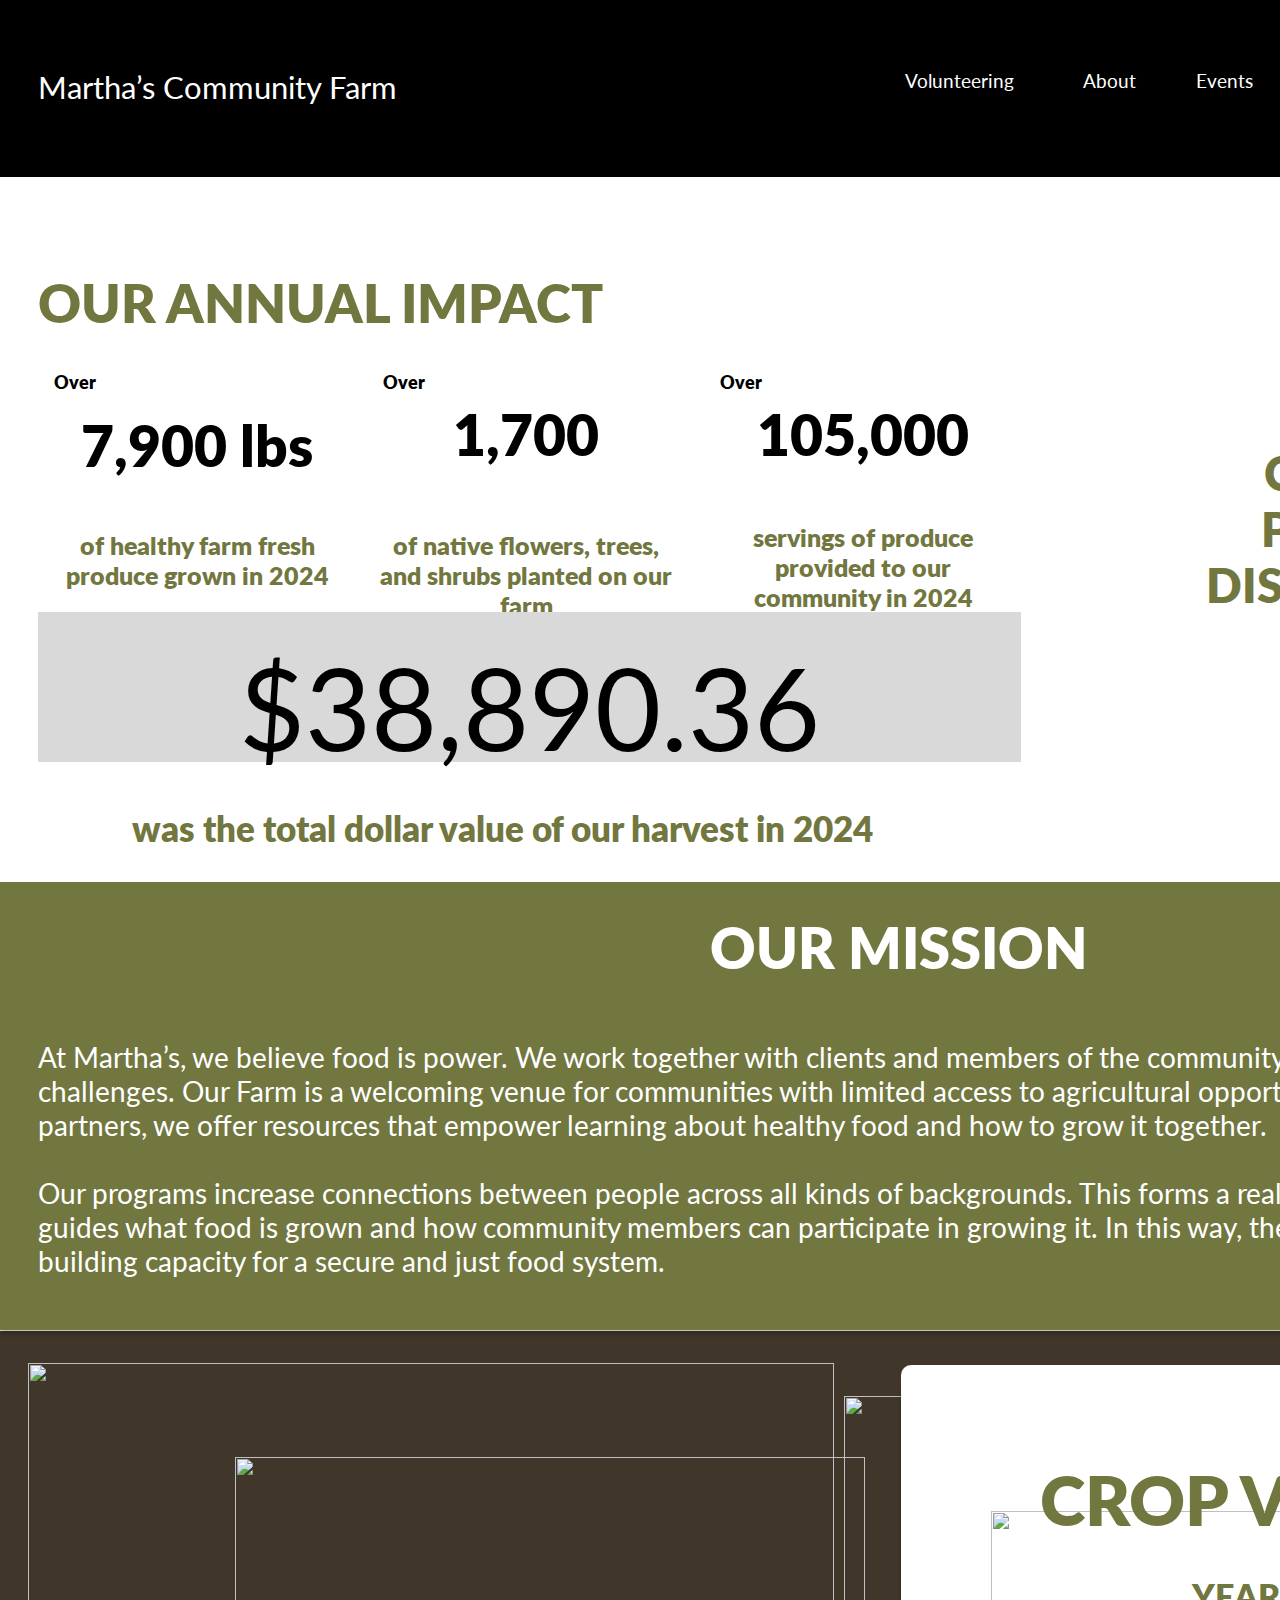
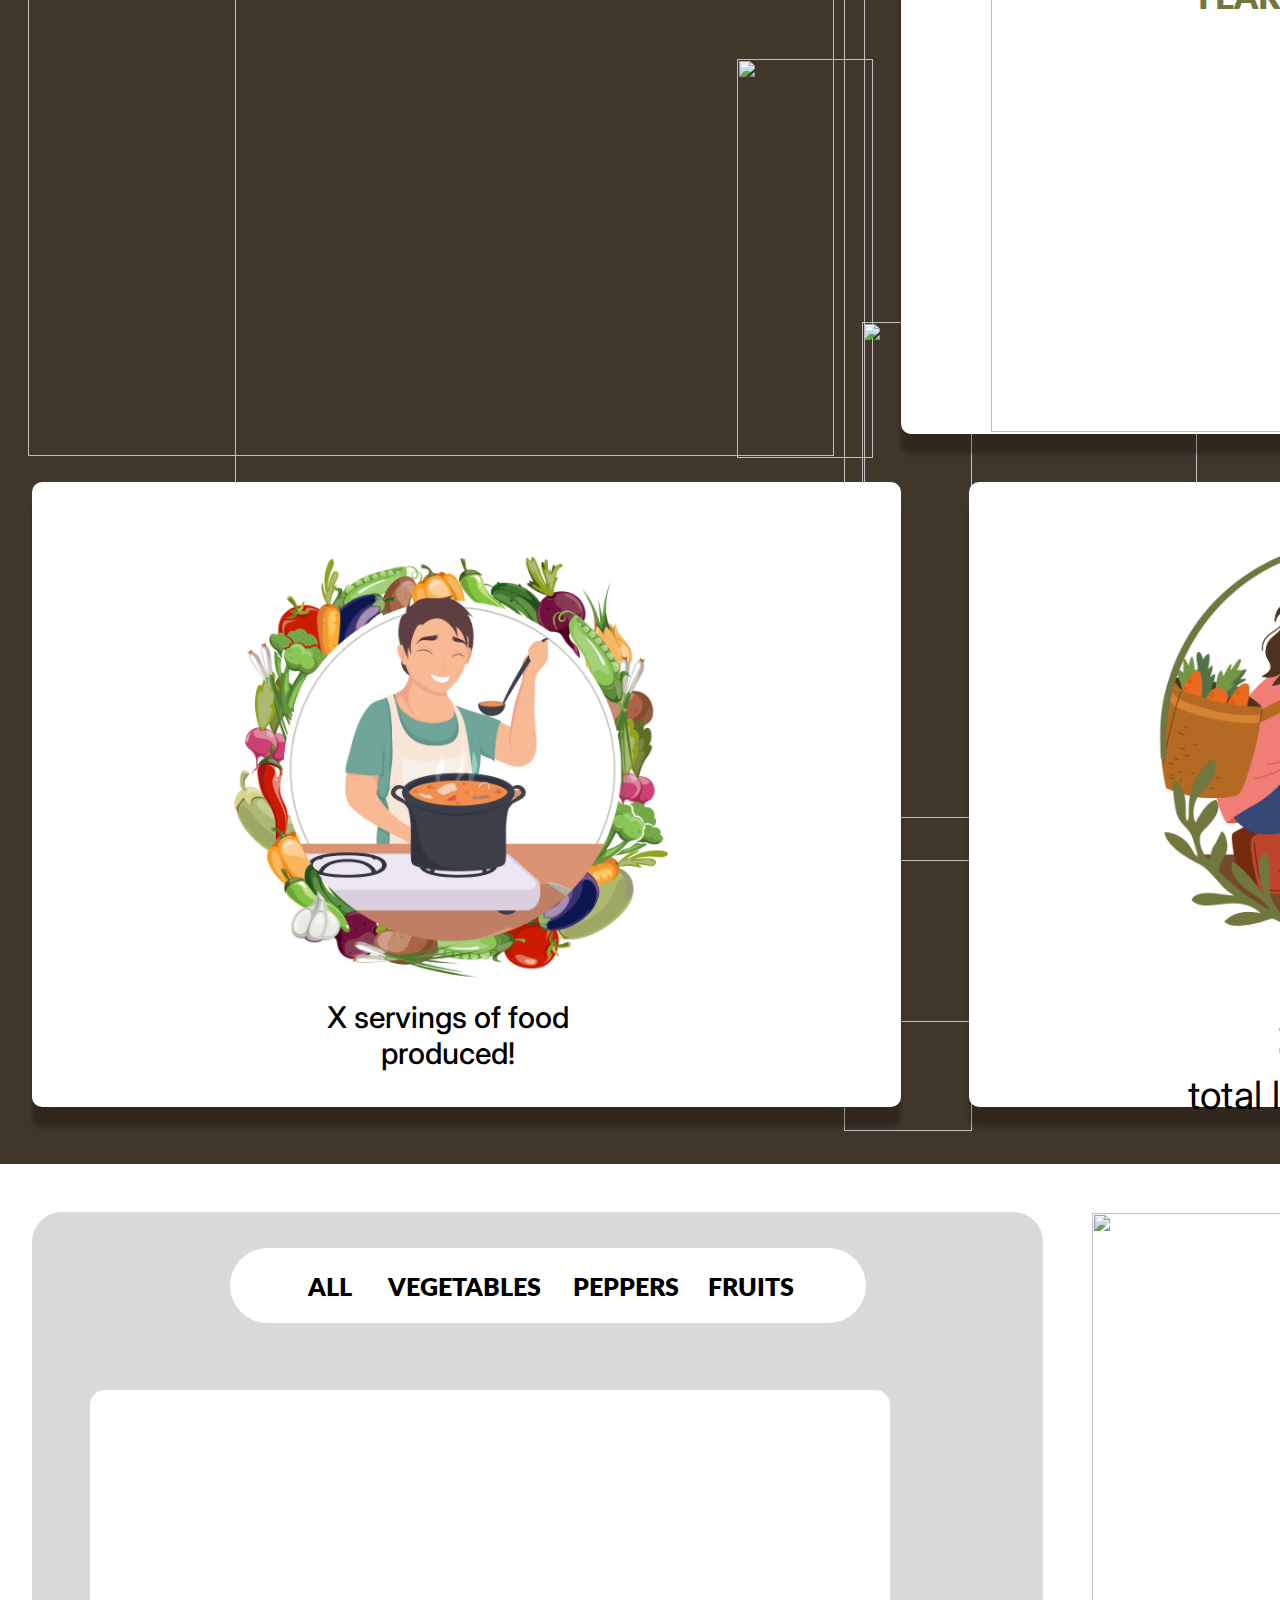
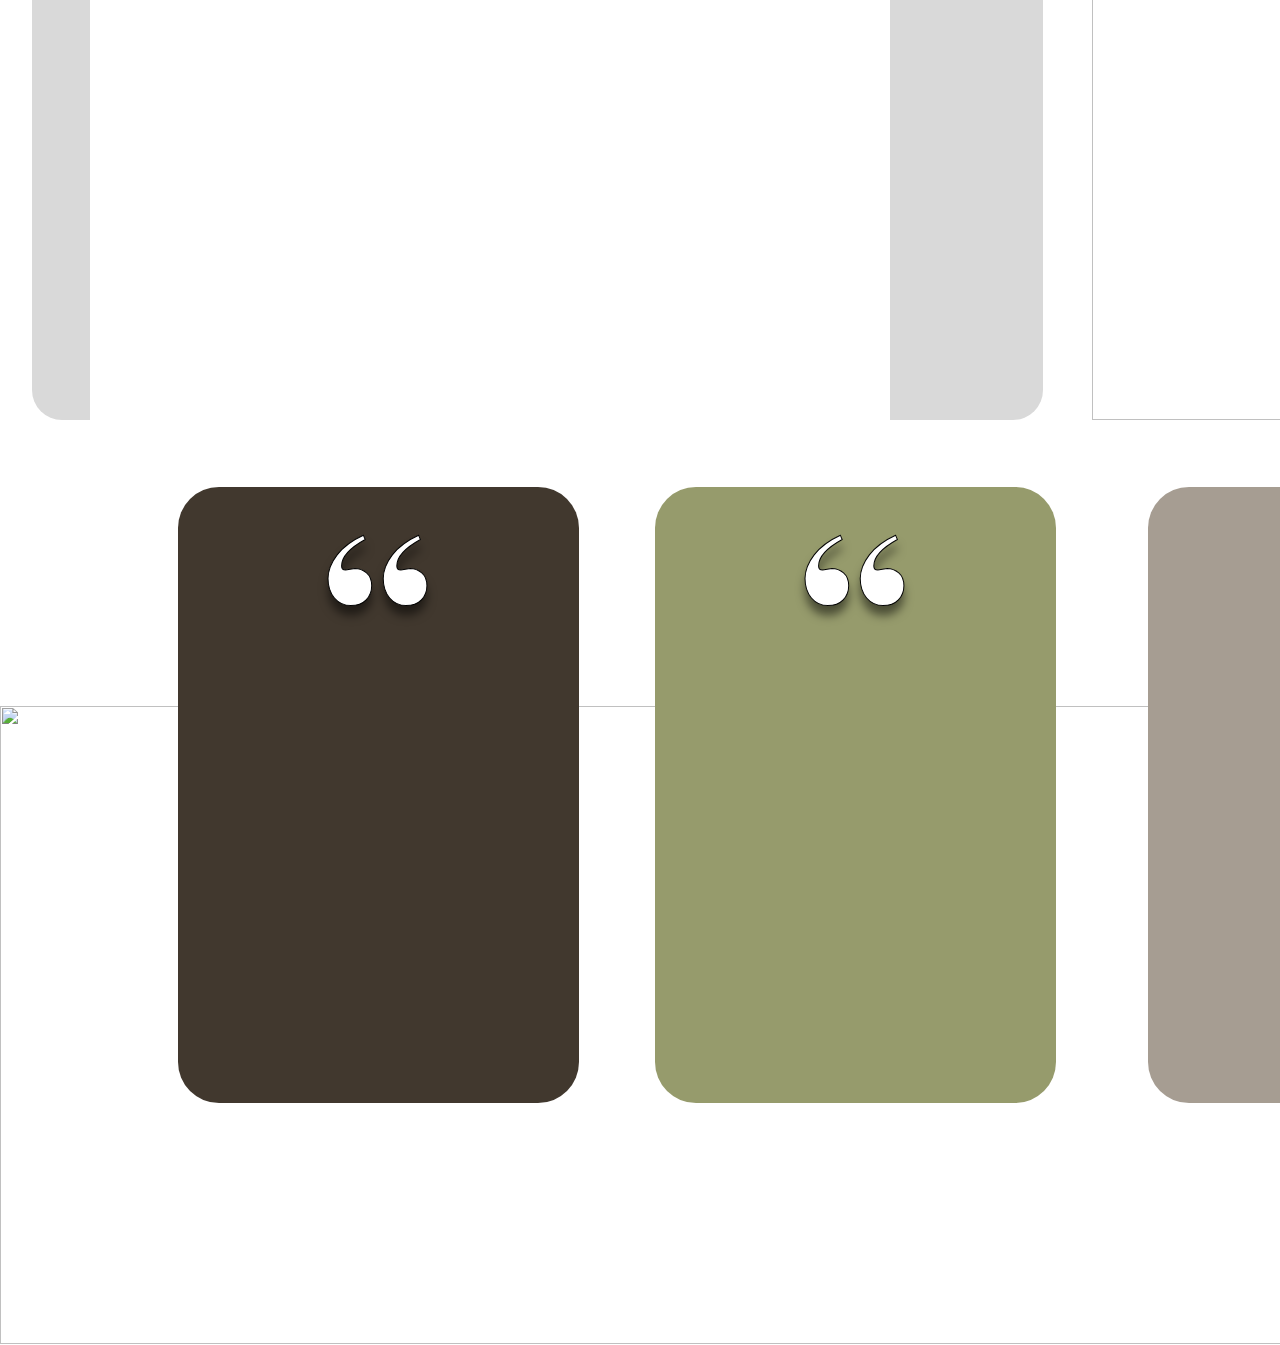
==== index.html @ c326b15e "base code" ====
<!DOCTYPE html>
<html>
  <head>
    <meta charset="utf-8" />
    <link rel="stylesheet" href="globals.css" />
    <link rel="stylesheet" href="styleguide.css" />
    <link rel="stylesheet" href="style.css" />
    <link href="https://fonts.googleapis.com/css2?family=Lato:wght@400;700&display=swap" rel="stylesheet">
    <script src="https://cdn.jsdelivr.net/npm/chart.js"></script>
  </head>
  <body>
    <div class="main-page">
      <div class="div">
        <div class="overlap">
          <div class="rectangle"></div>
          <div class="rectangle-2"></div>
          <div class="overlap-wrapper">
            <div class="overlap-group">
                <canvas id = "histogram" width = "800" height="800" style="border-radius: 15px;"></canvas>
            </div>
          </div>
          
          <div class="frame">
            <button class="text-wrapper-20" data-chart="all">ALL</button>
            <button class="text-wrapper-21" data-chart="vegetables">VEGETABLES</button>
            <button class="text-wrapper-22" data-chart="peppers">PEPPERS</button>
            <button class="text-wrapper-23" data-chart="fruits">FRUITS</button>
          </div>
        </div>
        <div class="overlap-3">
          <div class="text-wrapper-25">Martha’s Community Farm</div>
          <div class="overlap-4">
            <div class="volunteering-about">
              Volunteering&nbsp;&nbsp;&nbsp;&nbsp;&nbsp;&nbsp;&nbsp;&nbsp;&nbsp;&nbsp;&nbsp;&nbsp;&nbsp;&nbsp;About&nbsp;&nbsp;&nbsp;&nbsp;&nbsp;&nbsp;&nbsp;&nbsp;&nbsp;&nbsp;&nbsp;&nbsp;Events&nbsp;&nbsp;&nbsp;&nbsp;&nbsp;&nbsp;&nbsp;&nbsp;&nbsp;&nbsp;&nbsp;&nbsp;Connect
              With Us
            </div>
            <div class="rectangle-7"></div>
            <div class="text-wrapper-26">VOLUNTEER</div>
          </div>
        </div>
        <div class="overlap-5">
          <div class="rectangle-8"></div>
          <div class="rectangle-9"></div>
          <img class="vector" src="https://c.animaapp.com/MS0A03wW/img/vector-2.svg" />
          <img class="vector-2" src="https://c.animaapp.com/MS0A03wW/img/vector-3.svg" />
          <img class="vector-3" src="https://c.animaapp.com/MS0A03wW/img/vector-4.svg" />
          <img class="vector-4" src="https://c.animaapp.com/MS0A03wW/img/vector-5.svg" />
          <img class="vector-5" src="https://c.animaapp.com/MS0A03wW/img/vector-6.svg" />
          <img class="vector-6" src="https://c.animaapp.com/MS0A03wW/img/vector-7.svg" />
          <div class="rectangle-10"></div>
          <div class="rectangle-11"></div>
          <div class="rectangle-12"></div>
          <div class="group">
            <img class="image" src="images/Harvesting.png" />
            <p class="element-total-lbs">
              <span class="span">27,867</span>
              <span class="text-wrapper-27"> <br /></span>
              <span class="text-wrapper-28">total lbs harvested!</span>
            </p>
          </div>
          <img class="screenshot" src="https://c.animaapp.com/MS0A03wW/img/screenshot-2025-02-24-at-5-06-28-pm-1.png" />
          <div class="overlap-group-wrapper">
            <div class="overlap-6">
              <img class="image-2" src="images/Serving.png" />
              <div class="x-servings-of-food">X servings of food<br />produced!</div>
            </div>
          </div>
          <p class="CROP-VARIETIES-YEAR">
            <span class="text-wrapper-29">CROP VARIETIES<br /></span> <span class="text-wrapper-30">YEAR TO YEAR</span>
          </p>
          <!-- TOP PRODUCE IN 2024 IMAGE -->
          <img class="group-2" src="https://c.animaapp.com/MS0A03wW/img/group-3-1.png" />
        </div>
        <div class="overlap-7">
            <canvas id="doughnutChart" width="562" height="543"></canvas>
          <div class="CURRENT-PRODUCE">CURRENT<br />PRODUCE<br />DISTRIBUTION</div>
        </div>
        <img class="line-18" src="https://c.animaapp.com/MS0A03wW/img/line-1.svg" />
        <div class="overlap-8">
          <div class="rectangle-13"></div>
          <p class="at-martha-s-we">
            At Martha’s, we believe food is power. We work together with clients and members of the community to address
            today’s food system challenges. Our Farm is a welcoming venue for communities with limited access to
            agricultural opportunity. Along with our many partners, we offer resources that empower learning about
            healthy food and how to grow it together.<br /><br />Our programs increase connections between people across
            all kinds of backgrounds. This forms a real and diverse community that guides what food is grown and how
            community members can participate in growing it. In this way, the community itself helps lead in building
            capacity for a secure and just food system.
          </p>
          <div class="text-wrapper-31">OUR MISSION</div>
        </div>
        <div class="text-wrapper-32">OUR ANNUAL IMPACT</div>
        <p class="p">was the total dollar value of our harvest in 2024</p>
        <p class="text-wrapper-33">of healthy farm fresh produce grown in 2024</p>
        <p class="text-wrapper-34">of native flowers, trees, and shrubs planted on our farm</p>
        <p class="text-wrapper-35">servings of produce provided to our community in 2024</p>
        <img class="line-19" src="https://c.animaapp.com/MS0A03wW/img/line-2.svg" />
        <img class="line-20" src="https://c.animaapp.com/MS0A03wW/img/line-3.svg" />
        <div class="overlap-10">
          <div class="text-wrapper-36">7,900 lbs</div>
          
        </div>
        <div class="overlap-11">
          <div class="text-wrapper-37">1,700</div>
          <div class="text-wrapper-38">Over</div>
        </div>
        <div class="overlap-12">
          <div class="text-wrapper-37">105,000</div>
          <div class="text-wrapper-38">Over</div>
        </div>
        <div class="text-wrapper-39">Over</div>
        <div class="overlap-13"><div class="text-wrapper-40">$38,890.36</div></div>
        <div class="overlap-14">
          <!-- Image behind the facts -->
          <img class="group-4" src="https://c.animaapp.com/MS0A03wW/img/group-3.png" />
          <div class="component">
            <div class="overlap-15">
              <div class="rectangle-14"></div>
              <div class="view"><div class="text-wrapper-41">“</div></div>
              <img class="line-21" src="https://c.animaapp.com/MS0A03wW/img/line-12-2.svg" />
              <img class="line-22" src="https://c.animaapp.com/MS0A03wW/img/line-12-2.svg" />
              <img class="line-23" src="https://c.animaapp.com/MS0A03wW/img/line-12-2.svg" />
              <img class="line-24" src="https://c.animaapp.com/MS0A03wW/img/line-12-2.svg" />
              <img class="line-25" src="https://c.animaapp.com/MS0A03wW/img/line-12-2.svg" />
              <img class="line-26" src="https://c.animaapp.com/MS0A03wW/img/line-12-2.svg" />
              <img class="line-27" src="https://c.animaapp.com/MS0A03wW/img/line-12-2.svg" />
            </div>
          </div>
          <div class="component-2">
            <div class="overlap-15">
              <div class="rectangle-15"></div>
              <div class="view"><div class="text-wrapper-41">“</div></div>
              <img class="line-21" src="https://c.animaapp.com/MS0A03wW/img/line-12-2.svg" />
              <img class="line-22" src="https://c.animaapp.com/MS0A03wW/img/line-12-2.svg" />
              <img class="line-23" src="https://c.animaapp.com/MS0A03wW/img/line-12-2.svg" />
              <img class="line-24" src="https://c.animaapp.com/MS0A03wW/img/line-12-2.svg" />
              <img class="line-25" src="https://c.animaapp.com/MS0A03wW/img/line-12-2.svg" />
              <img class="line-26" src="https://c.animaapp.com/MS0A03wW/img/line-12-2.svg" />
              <img class="line-27" src="https://c.animaapp.com/MS0A03wW/img/line-12-2.svg" />
            </div>
          </div>
          <div class="component-3">
            <div class="overlap-15">
              <div class="rectangle-16"></div>
              <div class="view"><div class="text-wrapper-41">“</div></div>
              <img class="line-21" src="https://c.animaapp.com/MS0A03wW/img/line-12-2.svg" />
              <img class="line-22" src="https://c.animaapp.com/MS0A03wW/img/line-12-2.svg" />
              <img class="line-23" src="https://c.animaapp.com/MS0A03wW/img/line-12-2.svg" />
              <img class="line-24" src="https://c.animaapp.com/MS0A03wW/img/line-12-2.svg" />
              <img class="line-25" src="https://c.animaapp.com/MS0A03wW/img/line-12-2.svg" />
              <img class="line-26" src="https://c.animaapp.com/MS0A03wW/img/line-12-2.svg" />
              <img class="line-27" src="https://c.animaapp.com/MS0A03wW/img/line-12-2.svg" />
            </div>
          </div>
        </div>
        <!-- Image next to the bar graph -->
        <img class="group-5" src = "images/img1.jpg" />
      </div>
    </div>
    <script>
      /* 
      Code for the barchart, edit the commented lines as needed for data (more at line 266)
      */
      document.addEventListener('DOMContentLoaded', function () {
        const ctx = document.getElementById('histogram').getContext('2d');
        document.getElementById('histogram').style.backgroundColor = 'white';
        let chart = new Chart(ctx, {
          type: 'bar',
          data: {
            labels: ['2022', '2023', '2024'],
            datasets: [{
              label: 'lbs harvest, in thousands',
              data: [12, 19, 3, 5, 2, 3, 8, 15, 13, 10, 5, 7], // Initial data ("ALL" section of bar chart) If change make sure it matches the values of the switch case's "ALL"
              backgroundColor: 'rgba(107, 142, 35)',
            }]
          },
          options: {
            responsive: true, 
            maintainAspectRatio: false,
            plugins: {
              legend: {
                labels: {
                  font: {
                    family: 'Lato, Helvetica, sans-serif', 
                    size: 20, 
                    weight: 'bold'
                  }
                }
              },
            tooltip: {
              backgroundColor: 'rgba(0,0,0,0.7)', 
              titleFont: {
                family: 'Lato, Helvetica, sans-serif', 
                size: 15,
                weight: 'bold'
              },
              bodyFont: {
                family: 'Lato, Helvetica, sans-serif', 
                size: 20
              },
              cornerRadius: 5 
            }
            },
            scales: {
              y: {
                beginAtZero: true,
                ticks: {
                  font: {
                    family: 'Lato, Helvetica, sans-serif', 
                    size: 15
                  }
                }
              },
              x:{
                ticks: {
                  font: {
                    family: 'Lato, Helvetica, sans-serif', 
                    size: 20,
                    weight: 'bold'
                  }
                },
                layout:{
                  padding:{
                    left: 20,
                    right: 20,
                    
                    bottom: 20
                  }
                }
              }
            }
          }
        });

      /* 
      Code for the barchart, edit the commented lines as needed for data
      */ 
        const doughnutCtx = document.getElementById('doughnutChart').getContext('2d');
        let doughnutChart = new Chart(doughnutCtx, {
          type: 'doughnut',
          data: {
            labels: ['Vegetables', 'Fruits', 'Peppers'],
            datasets: [{
              data: [50, 30, 20], // INPUT RATIO FOR THE VEGETABLES, FRUITS, AND PEPPERS IN THAT ORDER
              backgroundColor: ['rgba(167, 157, 147, 0.7)', 'rgba(151, 155, 109, 0.7)', 'rgba(66, 57, 46, 0.7)'],
              borderColor: ['rgba(167, 157, 147, 0.7)', 'rgba(151, 155, 109, 1)', 'rgba(66, 57, 47, 0.7)'],
              borderWidth: 1
            }]
          },
          options: {
            responsive: true,
            maintainAspectRatio: false,
            cutout: '70%', 
          }
        });
 
        const buttons = document.querySelectorAll('.frame button');
        
        function updateChartData(chart, data) {
          chart.data.datasets[0].data = data;
          chart.update();
        }
       
        buttons.forEach(button => {
          button.addEventListener('click', function () {
            buttons.forEach(btn => btn.classList.remove('active'));
            button.classList.add('active');
            const chartType = button.getAttribute('data-chart');
            let newData = [];
            switch (chartType) {
              case 'vegetables':
                newData = [10,15,12]; //INPUT DATA FOR VEGETABLES AS NEEDED
                break;
              case 'peppers':
                newData = [5, 8, 12, 9, 4, 6, 7, 10, 3, 6, 8, 5]; //INPUT DATA FOR PEPPERS AS NEEDED
                break;
              case 'fruits':
                newData = [12, 14, 16, 18, 22, 20, 25, 27, 30, 31, 28, 35]; //INPUT DATA FOR FRUITS AS NEEDED
                break;
              case 'all':
              default:
                newData = [12, 19, 3, 5, 2, 3, 8, 15, 13, 10, 5, 7]; //INPUT DATA FOR ALL AS NEEDED (MAKE SURE IT MATCHES THE ALL IN THE INITIAL DATA ABOVE)
                break;
            }
            updateChartData(chart, newData);
          });
        });
      });
    </script>
  </body>
</html>
---- globals.css ----
@import url("https://cdnjs.cloudflare.com/ajax/libs/meyer-reset/2.0/reset.min.css");
@import url("https://fonts.googleapis.com/css?family=Lato:400,800|Inter:500,400|Rozha+One:400");
* {
  -webkit-font-smoothing: antialiased;
  box-sizing: border-box;
}
html,
body {
  margin: 0px;
  height: 100%;
}
/* a blue color as a generic focus style */
button:focus-visible {
  outline: 2px solid #4a90e2 !important;
  outline: -webkit-focus-ring-color auto 5px !important;
}
a {
  text-decoration: none;
}
---- styleguide.css ----
:root {
    --collection-1-green: rgba(114, 119, 63, 1);
    --collection-1-white: rgba(255, 255, 255, 1);
    --collection-1-black: rgba(0, 0, 0, 1);
  }
---- style.css ----
.main-page {
  background-color: #ffffff;
  display: flex;
  flex-direction: row;
  justify-content: center;
  width: 100%;
}

.main-page .div {
  background-color: #ffffff;
  overflow: hidden;
  width: 1728px;
  height: 4545px;
  position: relative;
}

.main-page .overlap {
  position: absolute;
  width: 1011px;
  height: 808px;
  top: 2812px;
  left: 32px;
  border-radius: 30px;
}

.main-page .rectangle {
  position: absolute;
  width: 74px;
  height: 53px;
  top: 58px;
  left: 73px;
  background-color: #72773f;
  border-radius: 30px;
}

.main-page .rectangle-2 {
  position: absolute;
  width: 1011px;
  height: 808px;
  top: 0;
  left: 0;
  background-color: #d9d9d9;
  border-radius: 30px;
}

.main-page .overlap-wrapper {
  position: absolute;
  width: 810px;
  height: 492px;
  top: 218px;
  left: 132px;
}

.main-page .overlap-group {
  position: relative;
  width: 884px;
  height: 538px;
  bottom: 40px;
  left: -74px;
}

.main-page .overlap-2 {
  position: absolute;
  width: 884px;
  height: 538px;
  top: 0;
  left: 0;
}

.main-page .rectangle-3 {
  position: absolute;
  width: 810px;
  height: 489px;
  top: 0;
  left: 74px;
  background-color: #d9d9d9;
  border-bottom-width: 2px;
  border-bottom-style: solid;
  border-left-width: 2px;
  border-left-style: solid;
  border-color: #000000;
}

.main-page .frame {
  position: absolute;
  width: 636px;
  height: 75px;
  top: 36px;
  left: 198px;
  background-color: #ffffff;
  border-radius: 70px;
  overflow: hidden;
}

.main-page .div-wrapper {
  position: absolute;
  width: 73px;
  height: 38px;
  top: 19px;
  left: 51px;
  background-color: #72773f;
  border-radius: 70px;
}

.main-page button {
  position: absolute;
  height: 30px;
  font-family: "Lato", Helvetica;
  font-weight: 800;
  color: #000000;
  font-size: 25px;
  text-align: center;
  letter-spacing: 0;
  line-height: normal;
  white-space: nowrap;
  background-color: transparent;
  border-color: transparent;
  cursor: pointer;
  transition: all 0.3s ease;
}

.main-page .text-wrapper-20 {
  bottom: 25px;
  left: 70px;
}

.main-page .text-wrapper-21 {
  bottom: 25px;
  left: 150px;
}

.main-page .text-wrapper-22 {
  bottom: 25px;
  left: 335px;
}

.main-page .text-wrapper-23 {
  bottom: 25px;
  left: 470px;
}


.main-page button.active {
  color: white;
  border: none; 
  background-color: #6b8e23; 
  border-radius: 25px; 
  display: inline-block; 
  font-weight: bold; 
}


.main-page button {
  transition: all 0.3s ease;
}


.main-page .overlap-3 {
  position: absolute;
  width: 1728px;
  height: 177px;
  top: 0;
  left: 0;
  background-color: var(--collection-1-black);
}

.main-page .text-wrapper-25 {
  position: absolute;
  width: 691px;
  top: 68px;
  left: 38px;
  font-family: "Lato", Helvetica;
  font-weight: 400;
  color: #ffffff;
  font-size: 31px;
  letter-spacing: 0;
  line-height: normal;
  white-space: nowrap;
}

.main-page .overlap-4 {
  position: absolute;
  width: 797px;
  height: 70px;
  top: 45px;
  left: 905px;
}

.main-page .volunteering-about {
  position: absolute;
  width: 691px;
  top: 24px;
  left: 0;
  font-family: "Lato", Helvetica;
  font-weight: 400;
  color: #ffffff;
  font-size: 19px;
  letter-spacing: 0;
  line-height: normal;
}

.main-page .rectangle-7 {
  position: absolute;
  width: 212px;
  height: 70px;
  top: 0;
  left: 585px;
  background-color: var(--collection-1-green);
  border-radius: 70px;
  border: 10px solid;
  border-color: var(--collection-1-white);
}

.main-page .text-wrapper-26 {
  position: absolute;
  width: 167px;
  height: 37px;
  top: 16px;
  left: 607px;
  font-family: "Lato", Helvetica;
  font-weight: 400;
  color: #ffffff;
  font-size: 23px;
  text-align: center;
  letter-spacing: 0;
  line-height: normal;
}

.main-page .overlap-5 {
  position: absolute;
  width: 1754px;
  height: 1433px;
  top: 1331px;
  left: -5px;
}

.main-page .rectangle-8 {
  position: absolute;
  width: 777px;
  height: 719px;
  top: 32px;
  left: 961px;
  background-color: #d9d9d9;
}

.main-page .rectangle-9 {
  position: absolute;
  width: 1754px;
  height: 1433px;
  top: 0;
  left: 0;
  background-color: #40362a;
}

.main-page .vector {
  position: absolute;
  width: 128px;
  height: 1335px;
  top: 65px;
  left: 849px;
}

.main-page .vector-2 {
  position: absolute;
  width: 136px;
  height: 399px;
  top: 328px;
  left: 742px;
}

.main-page .vector-3 {
  position: absolute;
  width: 335px;
  height: 496px;
  top: 591px;
  left: 867px;
}

.main-page .vector-4 {
  position: absolute;
  width: 225px;
  height: 162px;
  top: 1129px;
  left: 751px;
}

.main-page .vector-5 {
  position: absolute;
  width: 630px;
  height: 1009px;
  top: 126px;
  left: 240px;
}

.main-page .vector-6 {
  position: absolute;
  width: 137px;
  height: 279px;
  top: 673px;
  left: 1338px;
}

.main-page .rectangle-10 {
  position: absolute;
  width: 735px;
  height: 625px;
  top: 751px;
  left: 974px;
  background-color: #ffffff;
  border-radius: 10px;
  box-shadow: 0px 20px 4px #00000040;
}

.main-page .rectangle-11 {
  position: absolute;
  width: 869px;
  height: 625px;
  top: 751px;
  left: 37px;
  background-color: #ffffff;
  border-radius: 10px;
  box-shadow: 0px 20px 4px #00000040;
}

.main-page .rectangle-12 {
  position: absolute;
  width: 803px;
  height: 669px;
  top: 34px;
  left: 906px;
  background-color: #ffffff;
  border-radius: 10px;
  box-shadow: 0px 20px 4px #00000040;
}

.main-page .group {
  position: absolute;
  width: 549px;
  height: 499px;
  top: 856px;
  left: 1079px;
}

.main-page .image {
  width: 400px;
  height: 500px;
  left: 81px;
  background-blend-mode: darken;
  position: absolute;
  bottom: 100px;
  object-fit: cover;
}

.main-page .element-total-lbs {
  position: absolute;
  width: 547px;
  top: 375px;
  left: 0;
  font-family: "Inter", Helvetica;
  font-weight: 400;
  color: #000000;
  font-size: 46px;
  text-align: center;
  letter-spacing: 0;
  line-height: normal;
}

.main-page .span {
  font-weight: 700;
}

.main-page .text-wrapper-27 {
  font-family: "Inter", Helvetica;
  font-weight: 400;
  color: #000000;
  font-size: 46px;
  letter-spacing: 0;
}

.main-page .text-wrapper-28 {
  font-size: 39px;
}

.main-page .screenshot {
  position: absolute;
  width: 640px;
  height: 521px;
  top: 180px;
  left: 996px;
  object-fit: cover;
}

.main-page .overlap-group-wrapper {
  position: absolute;
  width: 527px;
  height: 605px;
  top: 771px;
  left: 201px;
}

.main-page .overlap-6 {
  position: relative;
  width: 525px;
  height: 605px;
}

.main-page .image-2 {
  width: 490px;
  height: 490px;
  left: 10px;
  position: absolute;
  top: 20px;
  object-fit: cover;
}

.main-page .x-servings-of-food {
  position: absolute;
  width: 406px;
  top: 497px;
  left: 49px;
  font-family: "Inter", Helvetica;
  font-weight: 500;
  color: #000000;
  font-size: 30px;
  text-align: center;
  letter-spacing: 0;
  line-height: normal;
}

.main-page .CROP-VARIETIES-YEAR {
  position: absolute;
  width: 543px;
  height: 115px;
  top: 58px;
  left: 1044px;
  font-family: "Lato", Helvetica;
  font-weight: 800;
  color: #72773f;
  font-size: 69px;
  text-align: center;
  letter-spacing: 0;
  line-height: normal;
}

.main-page .text-wrapper-29 {
  font-family: "Lato", Helvetica;
  font-weight: 800;
  color: #72773f;
  font-size: 69px;
  letter-spacing: 0;
}

.main-page .text-wrapper-30 {
  font-size: 34px;
}

.main-page .group-2 {
  position: absolute;
  width: 806px;
  height: 693px;
  top: 32px;
  left: 33px;
}

.main-page .overlap-7 {
  position: absolute;
  width: 562px;
  height: 543px;
  top: 258px;
  left: 1088px;
  border-radius: 281px / 271.5px;
}

.main-page .group-3 {
  position: absolute;
  width: 562px;
  height: 543px;
  top: 0;
  left: 0;
  background-color: #d9d9d9;
  border-radius: 281px / 271.5px;
}

/*Outer circle*/
.main-page .overlap-group-2 {
  position: relative;
  width: 482px;
  height: 514px;
  top: 22px;
  left: 81px;
}


/*Inner  circle*/
.main-page .ellipse {
  position: absolute;
  width: 401px;
  height: 387px;
  top: 56px;
  left: 0;
  background-color: #ffffff;
  border-radius: 200.41px / 193.64px;
}

.main-page .CURRENT-PRODUCE {
  position: absolute;
  height: 168px;
  top: 187px;
  left: 118px;
  font-family: "Lato", Helvetica;
  font-weight: 800;
  color: var(--collection-1-green);
  font-size: 47px;
  text-align: center;
  letter-spacing: 0;
  line-height: normal;
}

.main-page .line-18 {
  position: absolute;
  width: 1728px;
  height: 1px;
  top: 881px;
  left: 0;
  object-fit: cover;
}

.main-page .overlap-8 {
  position: absolute;
  width: 1728px;
  height: 448px;
  top: 882px;
  left: 0;
}

.main-page .rectangle-13 {
  position: absolute;
  width: 1728px;
  height: 448px;
  top: 0;
  left: 0;
  background-color: #72773f;
  box-shadow: 0px 4px 4px #00000040;
}

.main-page .overlap-9 {
  position: relative;
  width: 140px;
  height: 196px;
  top: 330px;
  left: 794px;
}

.main-page .vector-12 {
  position: absolute;
  width: 10px;
  height: 107px;
  top: 89px;
  left: 65px;
}

.main-page .tempimageufiha {
  position: absolute;
  width: 140px;
  height: 132px;
  top: 0;
  left: 0;
  object-fit: cover;
}

.main-page .at-martha-s-we {
  position: absolute;
  width: 1641px;
  top: 130px;
  left: 38px;
  font-family: "Lato", Helvetica;
  font-weight: 400;
  color: #ffffff;
  font-size: 28px;
  letter-spacing: 0;
  line-height: normal;
}

.main-page .text-wrapper-31 {
  position: absolute;
  height: 67px;
  top: 32px;
  left: 710px;
  font-family: "Lato", Helvetica;
  font-weight: 800;
  color: var(--collection-1-white);
  font-size: 56px;
  text-align: center;
  letter-spacing: 0;
  line-height: normal;
  white-space: nowrap;
}

.main-page .text-wrapper-32 {
  position: absolute;
  height: 64px;
  top: 271px;
  left: 38px;
  font-family: "Lato", Helvetica;
  font-weight: 800;
  color: var(--collection-1-green);
  font-size: 53px;
  text-align: center;
  letter-spacing: 0;
  line-height: normal;
}

.main-page .p {
  position: absolute;
  height: 42px;
  top: 772px;
  left: 132px;
  font-family: "Lato", Helvetica;
  font-weight: 800;
  color: var(--collection-1-green);
  font-size: 35px;
  text-align: center;
  letter-spacing: 0;
  line-height: normal;
  white-space: nowrap;
}

.main-page .text-wrapper-33 {
  position: absolute;
  width: 298px;
  height: 35px;
  top: 505px;
  left: 48px;
  font-family: "Lato", Helvetica;
  font-weight: 800;
  color: var(--collection-1-green);
  font-size: 25px;
  text-align: center;
  letter-spacing: 0;
  line-height: normal;
}

.main-page .text-wrapper-34 {
  position: absolute;
  width: 298px;
  height: 35px;
  top: 505px;
  left: 377px;
  font-family: "Lato", Helvetica;
  font-weight: 800;
  color: var(--collection-1-green);
  font-size: 25px;
  text-align: center;
  letter-spacing: 0;
  line-height: normal;
}

.main-page .text-wrapper-35 {
  position: absolute;
  width: 298px;
  height: 35px;
  top: 497px;
  left: 714px;
  font-family: "Lato", Helvetica;
  font-weight: 800;
  color: var(--collection-1-green);
  font-size: 25px;
  text-align: center;
  letter-spacing: 0;
  line-height: normal;
}

.main-page .line-19 {
  position: absolute;
  width: 13px;
  height: 199px;
  top: 372px;
  left: 357px;
}

.main-page .line-20 {
  position: absolute;
  width: 13px;
  height: 199px;
  top: 372px;
  left: 691px;
}

.main-page .overlap-10 {
  position: absolute;
  width: 233px;
  height: 67px;
  top: 411px;
  left: 80px;
}

.main-page .text-wrapper-36 {
  position: absolute;
  width: 233px;
  height: 67px;
  top: 0;
  left: 0;
  font-family: "Lato", Helvetica;
  font-weight: 800;
  color: #000000;
  font-size: 57px;
  text-align: center;
  letter-spacing: 0;
  line-height: normal;
  white-space: nowrap;
}

.main-page .overlap-11 {
  position: absolute;
  width: 265px;
  height: 96px;
  top: 371px;
  left: 377px;
}

.main-page .text-wrapper-37 {
  position: absolute;
  width: 233px;
  height: 67px;
  top: 29px;
  left: 32px;
  font-family: "Lato", Helvetica;
  font-weight: 800;
  color: #000000;
  font-size: 57px;
  text-align: center;
  letter-spacing: 0;
  line-height: normal;
  white-space: nowrap;
}

.main-page .text-wrapper-38 {
  position: absolute;
  width: 53px;
  height: 34px;
  top: 0;
  left: 0;
  font-family: "Lato", Helvetica;
  font-weight: 800;
  color: #000000;
  font-size: 18px;
  text-align: center;
  letter-spacing: 0;
  line-height: normal;
}

.main-page .overlap-12 {
  position: absolute;
  width: 265px;
  height: 96px;
  top: 371px;
  left: 714px;
}

.main-page .text-wrapper-39 {
  position: absolute;
  width: 53px;
  height: 34px;
  top: 371px;
  left: 48px;
  font-family: "Lato", Helvetica;
  font-weight: 800;
  color: #000000;
  font-size: 18px;
  text-align: center;
  letter-spacing: 0;
  line-height: normal;
}

.main-page .overlap-13 {
  position: absolute;
  width: 983px;
  height: 150px;
  top: 612px;
  left: 38px;
  background-color: #d9d9d9;
}

.main-page .text-wrapper-40 {
  position: absolute;
  width: 659px;
  height: 94px;
  top: 26px;
  left: 162px;
  font-family: "Lato", Helvetica;
  font-weight: 400;
  color: #000000;
  font-size: 114px;
  text-align: center;
  letter-spacing: 0;
  line-height: normal;
  white-space: nowrap;
}

.main-page .overlap-14 {
  position: absolute;
  width: 1728px;
  height: 898px;
  top: 3646px;
  left: 0;
}

.main-page .group-4 {
  position: absolute;
  width: 1728px;
  height: 638px;
  top: 260px;
  left: 0;
}

.main-page .component {
  left: 655px;
  position: absolute;
  width: 401px;
  height: 657px;
  top: 0;
}

.main-page .overlap-15 {
  position: relative;
  height: 638px;
  top: 19px;
}

.main-page .rectangle-14 {
  position: absolute;
  width: 401px;
  height: 616px;
  top: 22px;
  left: 0;
  background-color: #969b6c;
  border-radius: 41px;
  border: 0px none;
}

.main-page .view {
  position: absolute;
  width: 259px;
  height: 241px;
  top: 0;
  left: 71px;
  box-shadow: inset 0px 4px 4px transparent;
}

.main-page .text-wrapper-41 {
  position: absolute;
  width: 259px;
  top: -2px;
  left: -1px;
  text-shadow: 0px 10px 10px #00000080;
  -webkit-text-stroke: 1px #000000;
  font-family: "Rozha One", Helvetica;
  font-weight: 400;
  color: #ffffff;
  font-size: 251px;
  text-align: center;
  letter-spacing: 0;
  line-height: normal;
  white-space: nowrap;
}

.main-page .line-21 {
  position: absolute;
  width: 236px;
  height: 3px;
  top: 208px;
  left: 83px;
}

.main-page .line-22 {
  position: absolute;
  width: 236px;
  height: 3px;
  top: 260px;
  left: 83px;
}

.main-page .line-23 {
  position: absolute;
  width: 236px;
  height: 3px;
  top: 307px;
  left: 83px;
}

.main-page .line-24 {
  position: absolute;
  width: 236px;
  height: 3px;
  top: 363px;
  left: 83px;
}

.main-page .line-25 {
  position: absolute;
  width: 236px;
  height: 3px;
  top: 418px;
  left: 83px;
}

.main-page .line-26 {
  position: absolute;
  width: 236px;
  height: 3px;
  top: 478px;
  left: 83px;
}

.main-page .line-27 {
  position: absolute;
  width: 236px;
  height: 3px;
  top: 544px;
  left: 83px;
}

.main-page .component-2 {
  left: 178px;
  position: absolute;
  width: 401px;
  height: 657px;
  top: 0;
}

.main-page .rectangle-15 {
  background-color: #41382e;
  position: absolute;
  width: 401px;
  height: 616px;
  top: 22px;
  left: 0;
  border-radius: 41px;
  border: 0px none;
}

.main-page .component-3 {
  left: 1148px;
  position: absolute;
  width: 401px;
  height: 657px;
  top: 0;
}

.main-page .rectangle-16 {
  background-color: #a69d92;
  position: absolute;
  width: 401px;
  height: 616px;
  top: 22px;
  left: 0;
  border-radius: 41px;
  border: 0px none;
}

.main-page .group-5 {
  position: absolute;
  width: 584px;
  height: 807px;
  top: 2813px;
  left: 1092px;
}
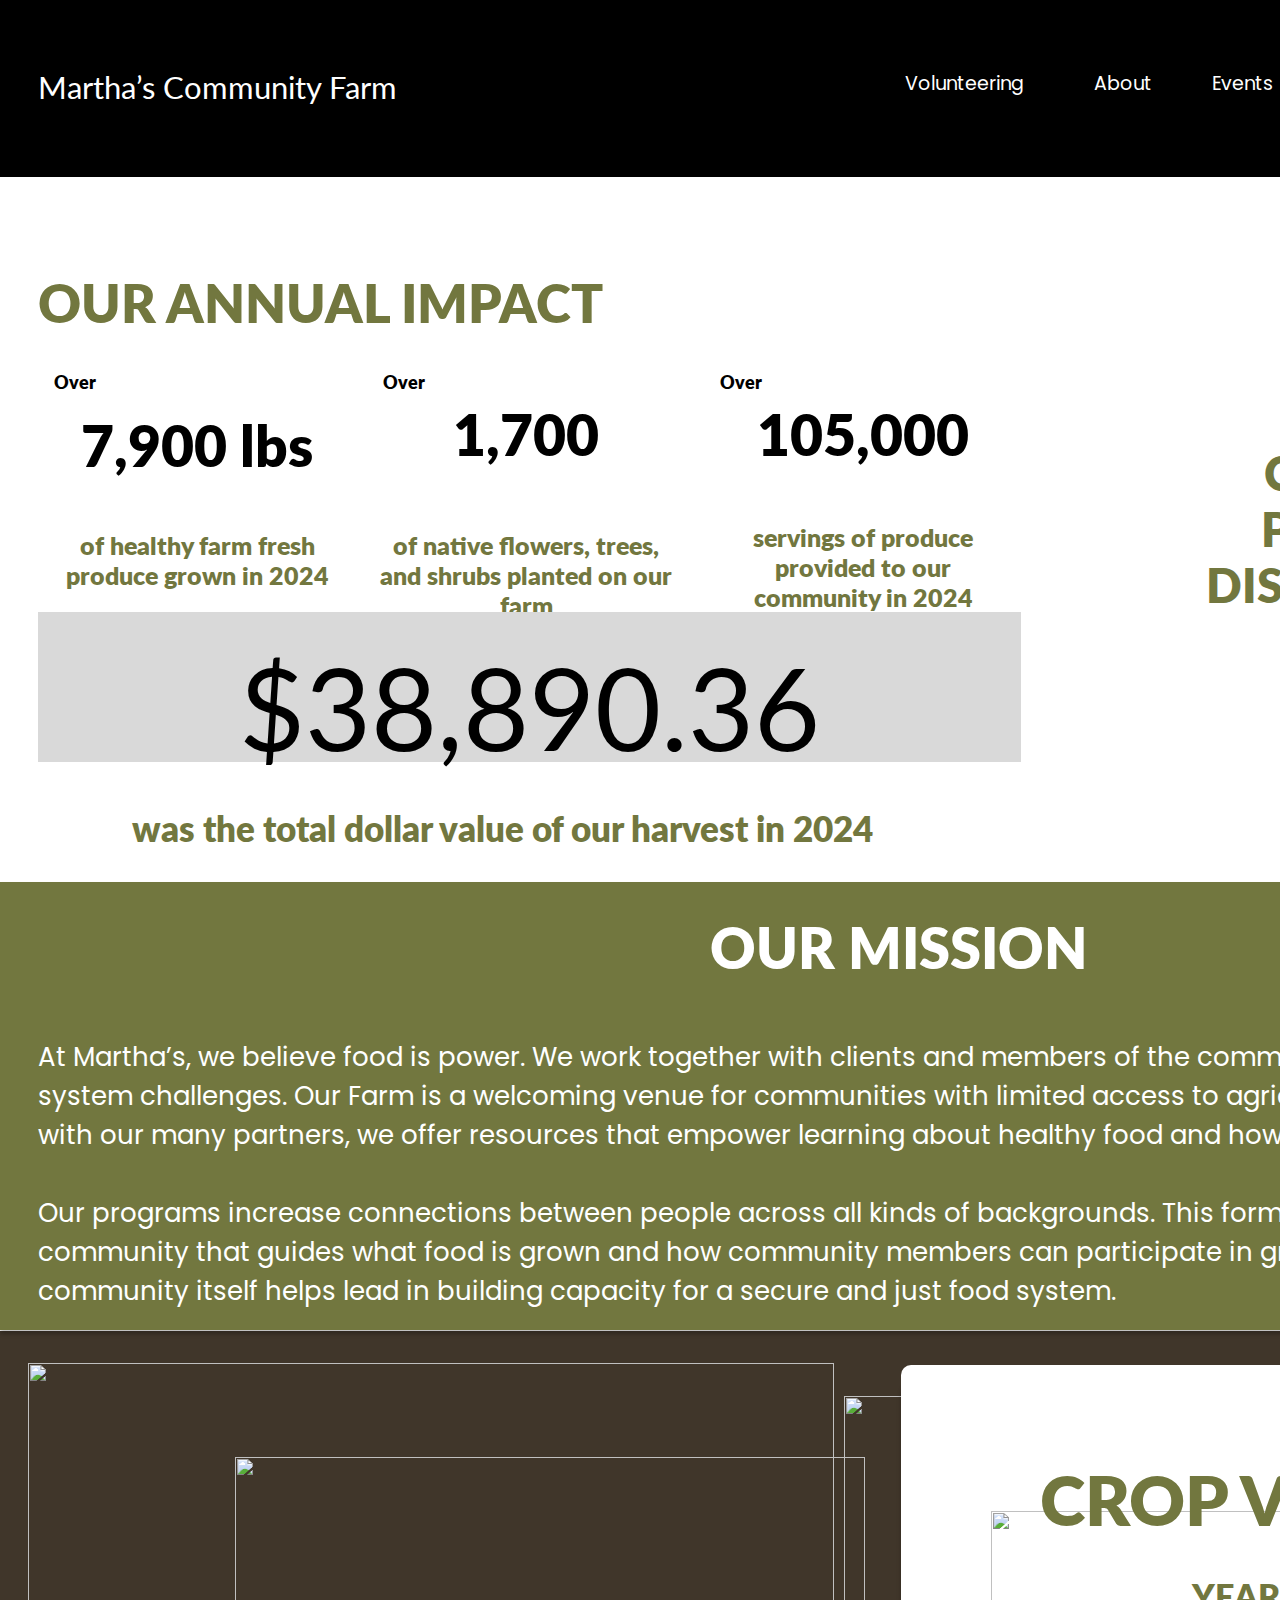
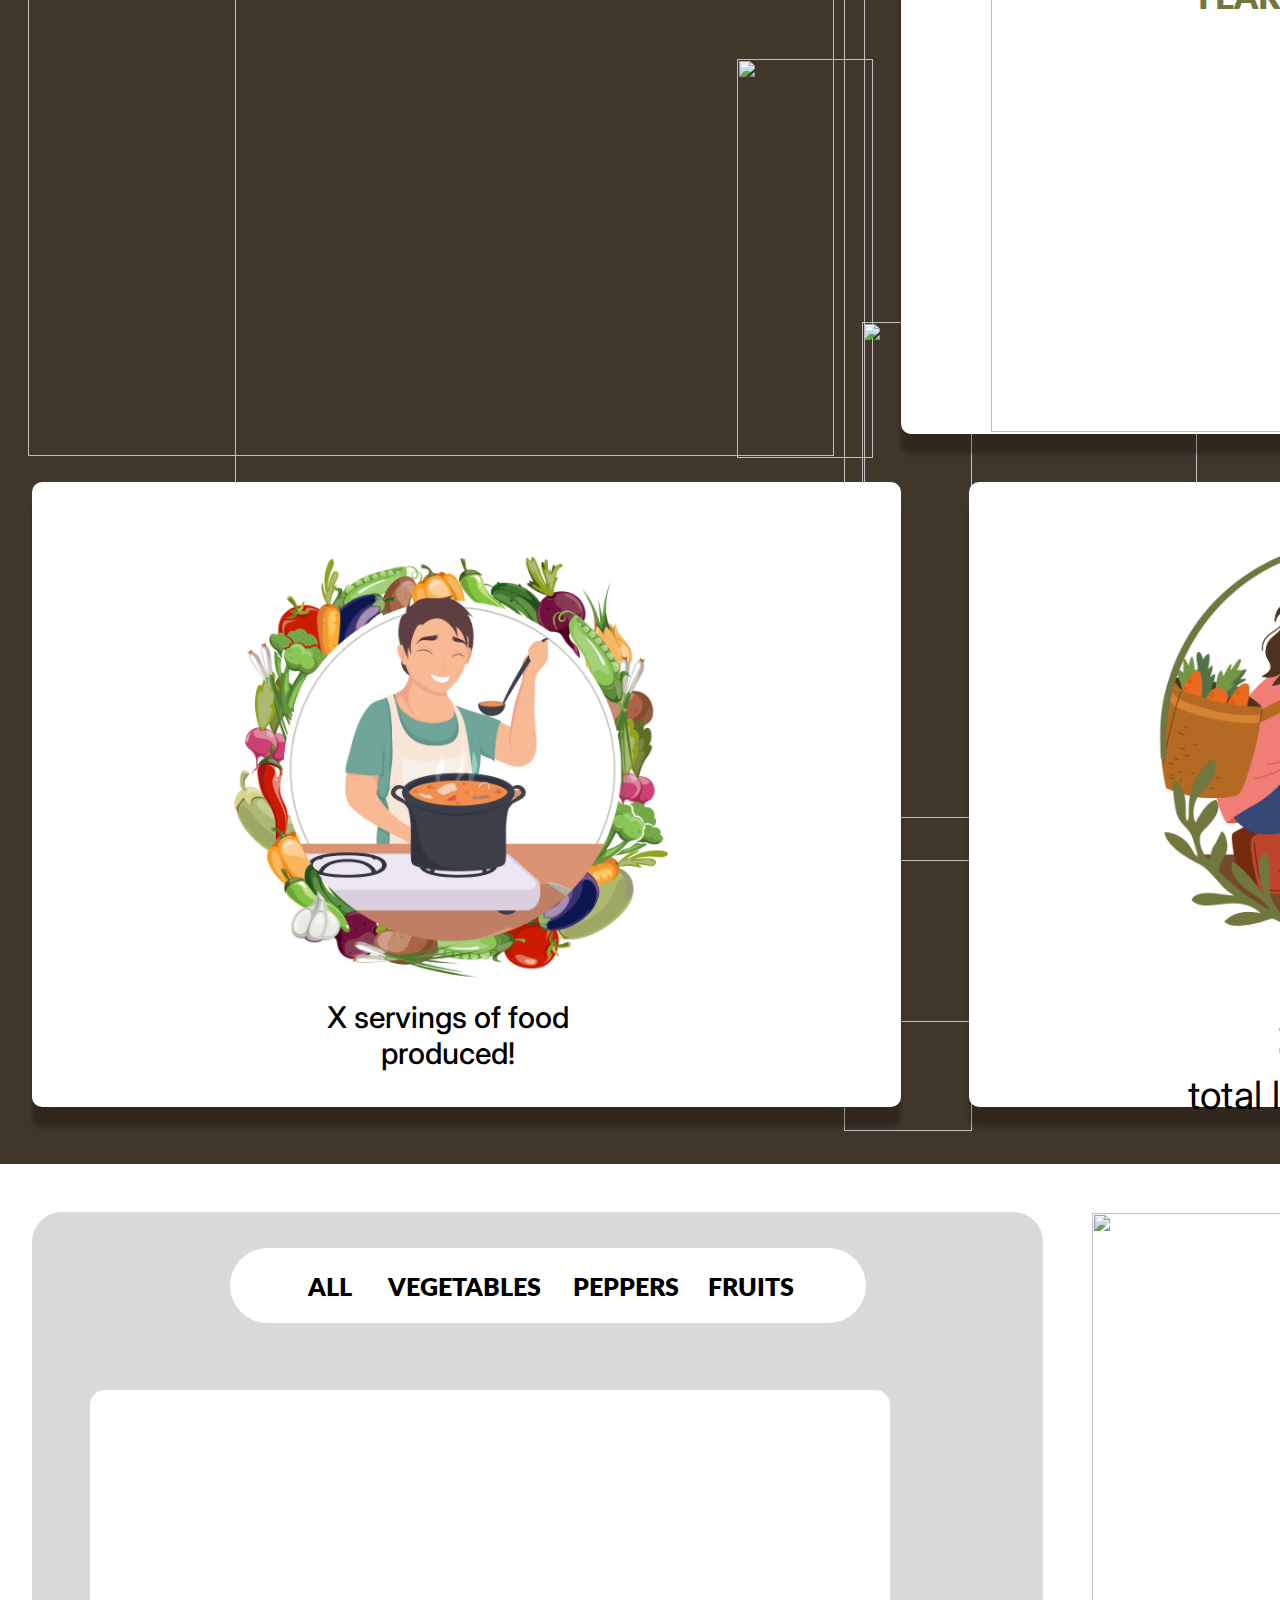
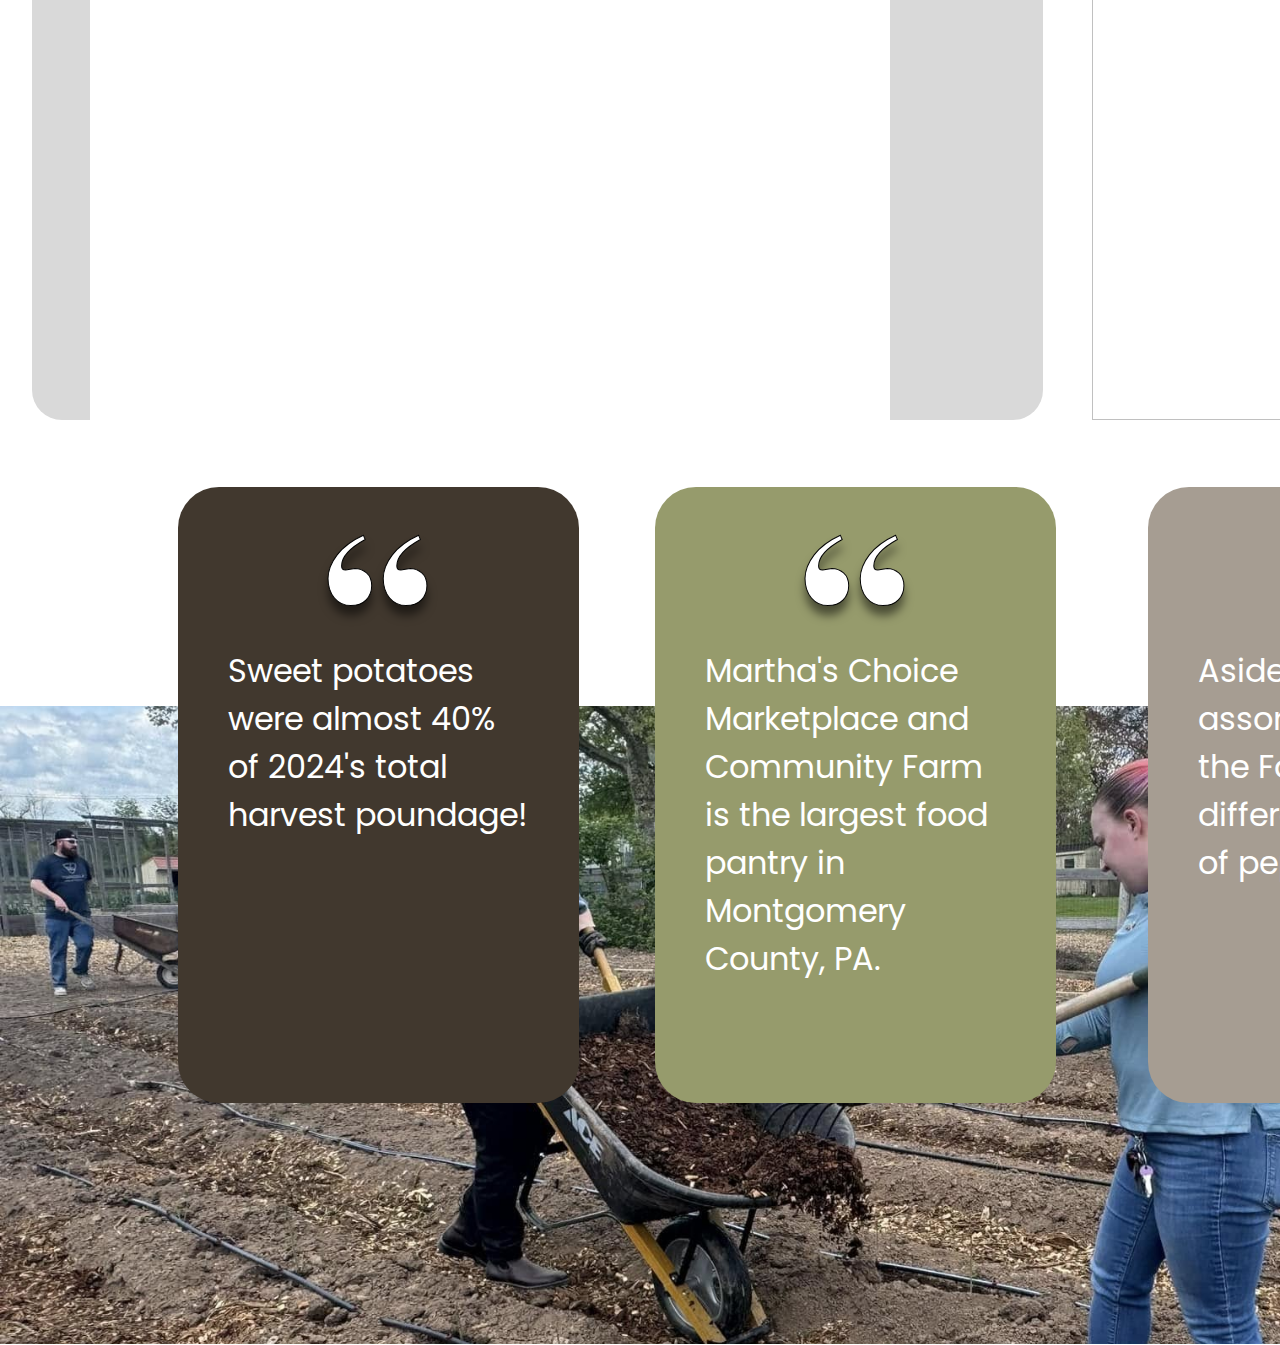
==== commit dd56d346: "updated quote cards and background image, added Poppins font for body paragraphs" ====
--- a/index.html
+++ b/index.html
@@ -6,6 +6,7 @@
     <link rel="stylesheet" href="styleguide.css" />
     <link rel="stylesheet" href="style.css" />
     <link href="https://fonts.googleapis.com/css2?family=Lato:wght@400;700&display=swap" rel="stylesheet">
+    <link href="https://fonts.googleapis.com/css2?family=Poppins&display=swap" rel="stylesheet">
     <script src="https://cdn.jsdelivr.net/npm/chart.js"></script>
   </head>
   <body>
@@ -112,44 +113,32 @@
         <div class="overlap-13"><div class="text-wrapper-40">$38,890.36</div></div>
         <div class="overlap-14">
           <!-- Image behind the facts -->
-          <img class="group-4" src="https://c.animaapp.com/MS0A03wW/img/group-3.png" />
+          <img class="group-4" src="images/foodforest-4.jpg"/>
           <div class="component">
             <div class="overlap-15">
-              <div class="rectangle-14"></div>
+              <div class="rectangle-14">
+                <!-- Insert middle card text in line below -->
+                 <div class="quote-card">Martha's Choice Marketplace and Community Farm is the largest food pantry in Montgomery County, PA.</div>
+              </div>
               <div class="view"><div class="text-wrapper-41">“</div></div>
-              <img class="line-21" src="https://c.animaapp.com/MS0A03wW/img/line-12-2.svg" />
-              <img class="line-22" src="https://c.animaapp.com/MS0A03wW/img/line-12-2.svg" />
-              <img class="line-23" src="https://c.animaapp.com/MS0A03wW/img/line-12-2.svg" />
-              <img class="line-24" src="https://c.animaapp.com/MS0A03wW/img/line-12-2.svg" />
-              <img class="line-25" src="https://c.animaapp.com/MS0A03wW/img/line-12-2.svg" />
-              <img class="line-26" src="https://c.animaapp.com/MS0A03wW/img/line-12-2.svg" />
-              <img class="line-27" src="https://c.animaapp.com/MS0A03wW/img/line-12-2.svg" />
             </div>
           </div>
           <div class="component-2">
             <div class="overlap-15">
-              <div class="rectangle-15"></div>
+              <div class="rectangle-15"> 
+                <!-- Insert leftmost card text in line below -->
+                <div class="quote-card">Sweet potatoes were almost 40% of 2024's total harvest poundage!</div>
+              </div>
               <div class="view"><div class="text-wrapper-41">“</div></div>
-              <img class="line-21" src="https://c.animaapp.com/MS0A03wW/img/line-12-2.svg" />
-              <img class="line-22" src="https://c.animaapp.com/MS0A03wW/img/line-12-2.svg" />
-              <img class="line-23" src="https://c.animaapp.com/MS0A03wW/img/line-12-2.svg" />
-              <img class="line-24" src="https://c.animaapp.com/MS0A03wW/img/line-12-2.svg" />
-              <img class="line-25" src="https://c.animaapp.com/MS0A03wW/img/line-12-2.svg" />
-              <img class="line-26" src="https://c.animaapp.com/MS0A03wW/img/line-12-2.svg" />
-              <img class="line-27" src="https://c.animaapp.com/MS0A03wW/img/line-12-2.svg" />
             </div>
           </div>
           <div class="component-3">
             <div class="overlap-15">
-              <div class="rectangle-16"></div>
+              <div class="rectangle-16">
+                 <!-- Insert rightmost card text in line below -->
+                  <div class="quote-card">Aside from assorted peppers, the Farm grew 12 different species of pepper in 2024!</div>
+              </div>
               <div class="view"><div class="text-wrapper-41">“</div></div>
-              <img class="line-21" src="https://c.animaapp.com/MS0A03wW/img/line-12-2.svg" />
-              <img class="line-22" src="https://c.animaapp.com/MS0A03wW/img/line-12-2.svg" />
-              <img class="line-23" src="https://c.animaapp.com/MS0A03wW/img/line-12-2.svg" />
-              <img class="line-24" src="https://c.animaapp.com/MS0A03wW/img/line-12-2.svg" />
-              <img class="line-25" src="https://c.animaapp.com/MS0A03wW/img/line-12-2.svg" />
-              <img class="line-26" src="https://c.animaapp.com/MS0A03wW/img/line-12-2.svg" />
-              <img class="line-27" src="https://c.animaapp.com/MS0A03wW/img/line-12-2.svg" />
             </div>
           </div>
         </div>
--- a/style.css
+++ b/style.css
@@ -191,10 +191,23 @@
   width: 691px;
   top: 24px;
   left: 0;
-  font-family: "Lato", Helvetica;
+  font-family: "Poppins", sans-serif;
   font-weight: 400;
   color: #ffffff;
   font-size: 19px;
+  letter-spacing: 0;
+  line-height: normal;
+}
+
+.main-page .quote-card {
+  position: absolute;
+  width: 300px;
+  top: 160px;
+  left: 50px;
+  font-family: "Poppins", sans-serif;
+  font-weight: 400;
+  color: #ffffff;
+  font-size: 32px;
   letter-spacing: 0;
   line-height: normal;
 }
@@ -573,10 +586,10 @@
   width: 1641px;
   top: 130px;
   left: 38px;
-  font-family: "Lato", Helvetica;
+  font-family: "Poppins", sans-serif;
   font-weight: 400;
   color: #ffffff;
-  font-size: 28px;
+  font-size: 26px;
   letter-spacing: 0;
   line-height: normal;
 }
@@ -807,6 +820,7 @@
 
 .main-page .group-4 {
   position: absolute;
+  object-fit: cover;
   width: 1728px;
   height: 638px;
   top: 260px;
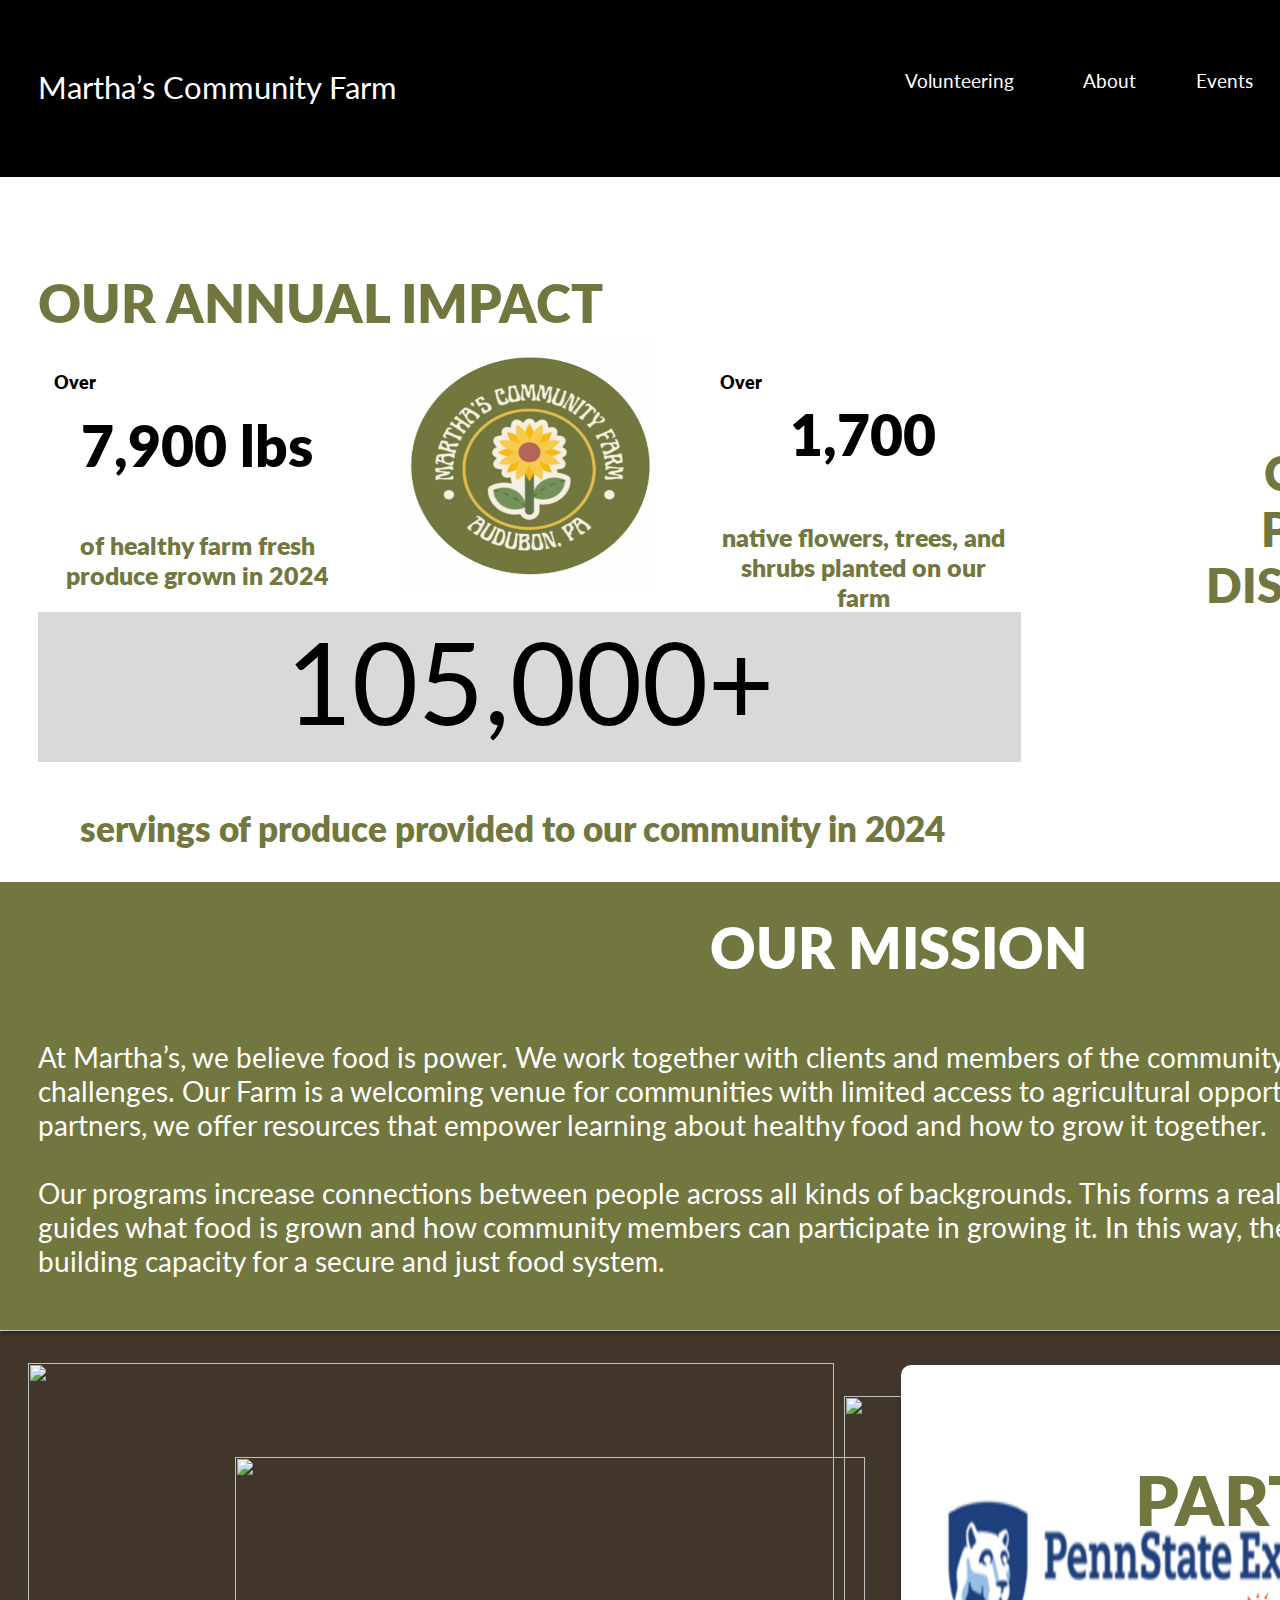
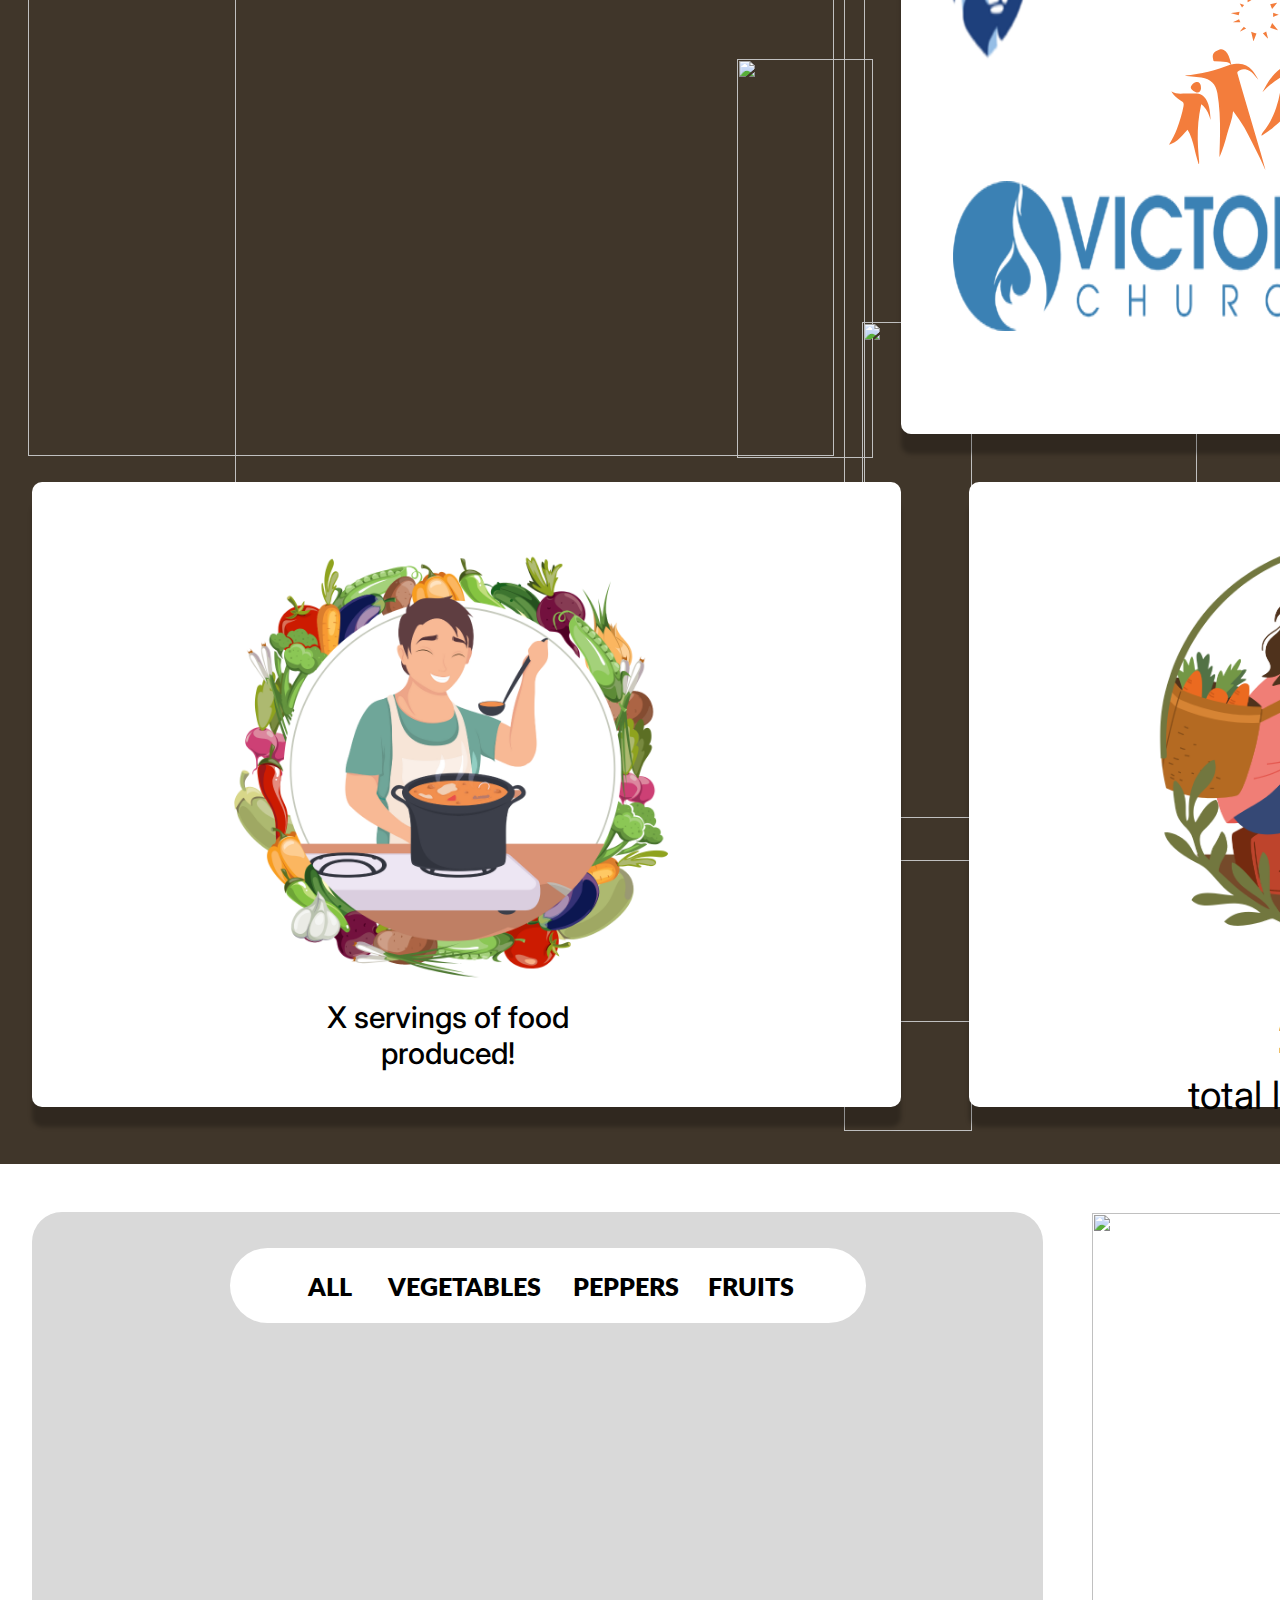
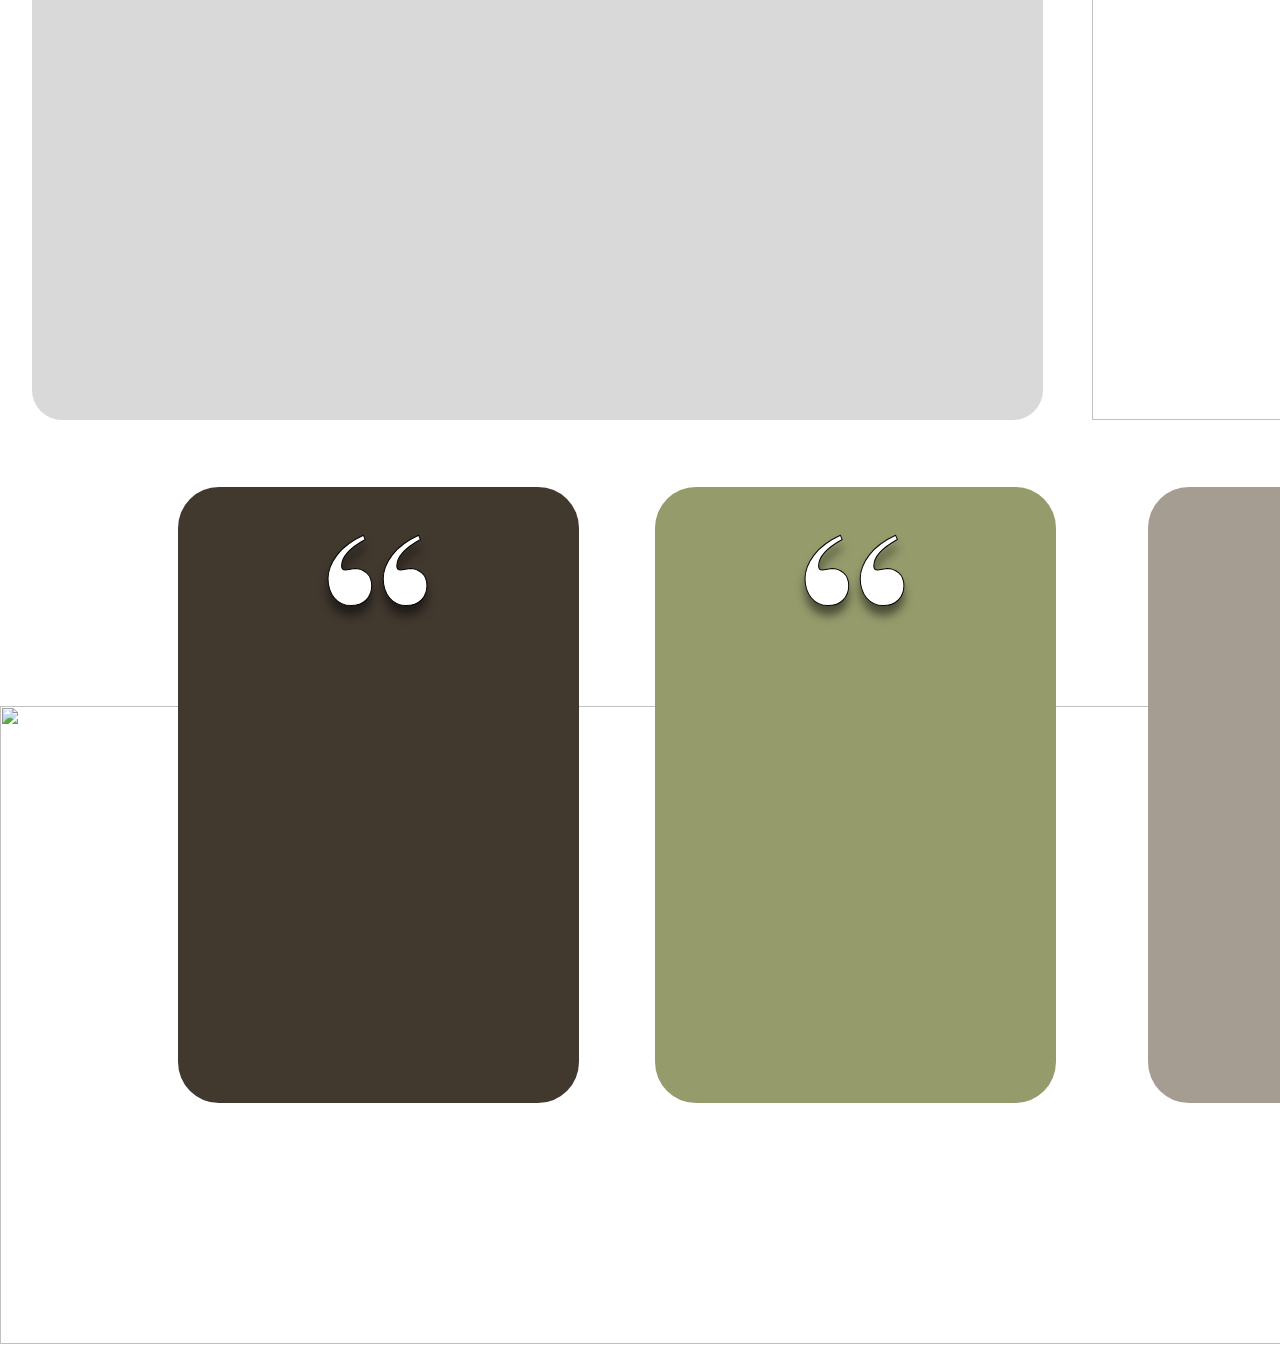
==== commit a4d22aa1: "updated index.html to display the partners, fixed the data charts, rearranged the stats" ====
--- a/index.html
+++ b/index.html
@@ -6,7 +6,6 @@
     <link rel="stylesheet" href="styleguide.css" />
     <link rel="stylesheet" href="style.css" />
     <link href="https://fonts.googleapis.com/css2?family=Lato:wght@400;700&display=swap" rel="stylesheet">
-    <link href="https://fonts.googleapis.com/css2?family=Poppins&display=swap" rel="stylesheet">
     <script src="https://cdn.jsdelivr.net/npm/chart.js"></script>
   </head>
   <body>
@@ -50,6 +49,7 @@
           <img class="vector-6" src="https://c.animaapp.com/MS0A03wW/img/vector-7.svg" />
           <div class="rectangle-10"></div>
           <div class="rectangle-11"></div>
+         <!-- box behind the parteners -->
           <div class="rectangle-12"></div>
           <div class="group">
             <img class="image" src="images/Harvesting.png" />
@@ -59,7 +59,14 @@
               <span class="text-wrapper-28">total lbs harvested!</span>
             </p>
           </div>
-          <img class="screenshot" src="https://c.animaapp.com/MS0A03wW/img/screenshot-2025-02-24-at-5-06-28-pm-1.png" />
+          <!-- SPONSOR IMAGE -->
+          <img class = "sponsor1" src ="images/PSUextension.png"/>
+          <img class="sponsor2" src= "images/ACLAMOlogo.svg" />
+          <img class = "sponsor3" src ="images/Victory-Church_Logo.png"/>
+          <img class = "sponsor4" src ="images/Villanova.png"/>
+        
+
+
           <div class="overlap-group-wrapper">
             <div class="overlap-6">
               <img class="image-2" src="images/Serving.png" />
@@ -67,7 +74,7 @@
             </div>
           </div>
           <p class="CROP-VARIETIES-YEAR">
-            <span class="text-wrapper-29">CROP VARIETIES<br /></span> <span class="text-wrapper-30">YEAR TO YEAR</span>
+            <span class="text-wrapper-29">PARTNERS<br /></span>
           </p>
           <!-- TOP PRODUCE IN 2024 IMAGE -->
           <img class="group-2" src="https://c.animaapp.com/MS0A03wW/img/group-3-1.png" />
@@ -91,10 +98,9 @@
           <div class="text-wrapper-31">OUR MISSION</div>
         </div>
         <div class="text-wrapper-32">OUR ANNUAL IMPACT</div>
-        <p class="p">was the total dollar value of our harvest in 2024</p>
+        <p class="p">servings of produce provided to our community in 2024</p>
         <p class="text-wrapper-33">of healthy farm fresh produce grown in 2024</p>
-        <p class="text-wrapper-34">of native flowers, trees, and shrubs planted on our farm</p>
-        <p class="text-wrapper-35">servings of produce provided to our community in 2024</p>
+        <p class="text-wrapper-34">native flowers, trees, and shrubs planted on our farm</p>
         <img class="line-19" src="https://c.animaapp.com/MS0A03wW/img/line-2.svg" />
         <img class="line-20" src="https://c.animaapp.com/MS0A03wW/img/line-3.svg" />
         <div class="overlap-10">
@@ -102,43 +108,55 @@
           
         </div>
         <div class="overlap-11">
+          <img class = "logo" src = "images/logo.png">
+        </div>
+        <div class="overlap-12">
           <div class="text-wrapper-37">1,700</div>
           <div class="text-wrapper-38">Over</div>
         </div>
-        <div class="overlap-12">
-          <div class="text-wrapper-37">105,000</div>
-          <div class="text-wrapper-38">Over</div>
-        </div>
+        
         <div class="text-wrapper-39">Over</div>
-        <div class="overlap-13"><div class="text-wrapper-40">$38,890.36</div></div>
+        <div class="overlap-13"><div class="text-wrapper-40">105,000+</div></div>
         <div class="overlap-14">
           <!-- Image behind the facts -->
-          <img class="group-4" src="images/foodforest-4.jpg"/>
+          <img class="group-4" src="https://c.animaapp.com/MS0A03wW/img/group-3.png" />
           <div class="component">
             <div class="overlap-15">
-              <div class="rectangle-14">
-                <!-- Insert middle card text in line below -->
-                 <div class="quote-card">Martha's Choice Marketplace and Community Farm is the largest food pantry in Montgomery County, PA.</div>
-              </div>
+              <div class="rectangle-14"></div>
               <div class="view"><div class="text-wrapper-41">“</div></div>
+              <img class="line-21" src="https://c.animaapp.com/MS0A03wW/img/line-12-2.svg" />
+              <img class="line-22" src="https://c.animaapp.com/MS0A03wW/img/line-12-2.svg" />
+              <img class="line-23" src="https://c.animaapp.com/MS0A03wW/img/line-12-2.svg" />
+              <img class="line-24" src="https://c.animaapp.com/MS0A03wW/img/line-12-2.svg" />
+              <img class="line-25" src="https://c.animaapp.com/MS0A03wW/img/line-12-2.svg" />
+              <img class="line-26" src="https://c.animaapp.com/MS0A03wW/img/line-12-2.svg" />
+              <img class="line-27" src="https://c.animaapp.com/MS0A03wW/img/line-12-2.svg" />
             </div>
           </div>
           <div class="component-2">
             <div class="overlap-15">
-              <div class="rectangle-15"> 
-                <!-- Insert leftmost card text in line below -->
-                <div class="quote-card">Sweet potatoes were almost 40% of 2024's total harvest poundage!</div>
-              </div>
+              <div class="rectangle-15"></div>
               <div class="view"><div class="text-wrapper-41">“</div></div>
+              <img class="line-21" src="https://c.animaapp.com/MS0A03wW/img/line-12-2.svg" />
+              <img class="line-22" src="https://c.animaapp.com/MS0A03wW/img/line-12-2.svg" />
+              <img class="line-23" src="https://c.animaapp.com/MS0A03wW/img/line-12-2.svg" />
+              <img class="line-24" src="https://c.animaapp.com/MS0A03wW/img/line-12-2.svg" />
+              <img class="line-25" src="https://c.animaapp.com/MS0A03wW/img/line-12-2.svg" />
+              <img class="line-26" src="https://c.animaapp.com/MS0A03wW/img/line-12-2.svg" />
+              <img class="line-27" src="https://c.animaapp.com/MS0A03wW/img/line-12-2.svg" />
             </div>
           </div>
           <div class="component-3">
             <div class="overlap-15">
-              <div class="rectangle-16">
-                 <!-- Insert rightmost card text in line below -->
-                  <div class="quote-card">Aside from assorted peppers, the Farm grew 12 different species of pepper in 2024!</div>
-              </div>
+              <div class="rectangle-16"></div>
               <div class="view"><div class="text-wrapper-41">“</div></div>
+              <img class="line-21" src="https://c.animaapp.com/MS0A03wW/img/line-12-2.svg" />
+              <img class="line-22" src="https://c.animaapp.com/MS0A03wW/img/line-12-2.svg" />
+              <img class="line-23" src="https://c.animaapp.com/MS0A03wW/img/line-12-2.svg" />
+              <img class="line-24" src="https://c.animaapp.com/MS0A03wW/img/line-12-2.svg" />
+              <img class="line-25" src="https://c.animaapp.com/MS0A03wW/img/line-12-2.svg" />
+              <img class="line-26" src="https://c.animaapp.com/MS0A03wW/img/line-12-2.svg" />
+              <img class="line-27" src="https://c.animaapp.com/MS0A03wW/img/line-12-2.svg" />
             </div>
           </div>
         </div>
@@ -147,10 +165,49 @@
       </div>
     </div>
     <script>
-      /* 
-      Code for the barchart, edit the commented lines as needed for data (more at line 266)
-      */
+     
+//HERE IS WHERE YOU WOULD UPDATE THE DATA, READ THE COMMENTS CAREFULLY
+
       document.addEventListener('DOMContentLoaded', function () {
+       /* 
+        Code for the doughnut chart, edit the commented lines as needed for data
+       */ 
+        const doughnutCtx = document.getElementById('doughnutChart').getContext('2d');
+        let doughnutChart = new Chart(doughnutCtx, {
+          type: 'doughnut',
+          data: {
+            labels: ['Vegetables', 'Fruits', 'Peppers'],
+            datasets: [{
+              data: [50, 30, 20], // INPUT RATIO FOR THE VEGETABLES, FRUITS, AND PEPPERS IN THAT ORDER
+              backgroundColor: ['rgba(167, 157, 147, 0.7)', 'rgba(151, 155, 109, 0.7)', 'rgba(66, 57, 46, 0.7)'],
+              borderColor: ['rgba(167, 157, 147, 0.7)', 'rgba(151, 155, 109, 1)', 'rgba(66, 57, 47, 0.7)'],
+              borderWidth: 1
+            }]
+          },
+          options: {
+            responsive: true,
+            maintainAspectRatio: false,
+            cutout: '70%',
+            plugins: {
+              tooltip: {
+                callbacks: {
+                  
+                  label: function(tooltipItem) {
+                    let total = tooltipItem.dataset.data.reduce((sum, value) => sum + value, 0);
+                    let value = tooltipItem.raw;
+                    let percentage = ((value / total) * 100).toFixed(2);
+                    return ` ${percentage}%`; 
+                  }
+                }
+              }
+            }
+          }
+        });
+
+
+        /* 
+        Code for the barchart, edit the commented lines as needed for data
+        */ 
         const ctx = document.getElementById('histogram').getContext('2d');
         document.getElementById('histogram').style.backgroundColor = 'white';
         let chart = new Chart(ctx, {
@@ -159,7 +216,7 @@
             labels: ['2022', '2023', '2024'],
             datasets: [{
               label: 'lbs harvest, in thousands',
-              data: [12, 19, 3, 5, 2, 3, 8, 15, 13, 10, 5, 7], // Initial data ("ALL" section of bar chart) If change make sure it matches the values of the switch case's "ALL"
+              data: [12, 19, 3], // Initial data ("ALL" section of bar chart) If change make sure it matches the values of the switch case's "ALL"
               backgroundColor: 'rgba(107, 142, 35)',
             }]
           },
@@ -221,27 +278,6 @@
           }
         });
 
-      /* 
-      Code for the barchart, edit the commented lines as needed for data
-      */ 
-        const doughnutCtx = document.getElementById('doughnutChart').getContext('2d');
-        let doughnutChart = new Chart(doughnutCtx, {
-          type: 'doughnut',
-          data: {
-            labels: ['Vegetables', 'Fruits', 'Peppers'],
-            datasets: [{
-              data: [50, 30, 20], // INPUT RATIO FOR THE VEGETABLES, FRUITS, AND PEPPERS IN THAT ORDER
-              backgroundColor: ['rgba(167, 157, 147, 0.7)', 'rgba(151, 155, 109, 0.7)', 'rgba(66, 57, 46, 0.7)'],
-              borderColor: ['rgba(167, 157, 147, 0.7)', 'rgba(151, 155, 109, 1)', 'rgba(66, 57, 47, 0.7)'],
-              borderWidth: 1
-            }]
-          },
-          options: {
-            responsive: true,
-            maintainAspectRatio: false,
-            cutout: '70%', 
-          }
-        });
  
         const buttons = document.querySelectorAll('.frame button');
         
@@ -258,17 +294,21 @@
             let newData = [];
             switch (chartType) {
               case 'vegetables':
-                newData = [10,15,12]; //INPUT DATA FOR VEGETABLES AS NEEDED
+              // (first number is the 2022, second is 2023, and third is 2024 )
+                newData = [10,15,12]; //INPUT DATA FOR VEGETABLES AS NEEDED 
                 break;
               case 'peppers':
-                newData = [5, 8, 12, 9, 4, 6, 7, 10, 3, 6, 8, 5]; //INPUT DATA FOR PEPPERS AS NEEDED
+                 // (first number is the 2022, second is 2023, and third is 2024 )
+                newData = [5, 8, 12]; //INPUT DATA FOR PEPPERS AS NEEDED
                 break;
               case 'fruits':
-                newData = [12, 14, 16, 18, 22, 20, 25, 27, 30, 31, 28, 35]; //INPUT DATA FOR FRUITS AS NEEDED
+                 // (first number is the 2022, second is 2023, and third is 2024 )
+                newData = [12, 14, 16]; //INPUT DATA FOR FRUITS AS NEEDED
                 break;
               case 'all':
               default:
-                newData = [12, 19, 3, 5, 2, 3, 8, 15, 13, 10, 5, 7]; //INPUT DATA FOR ALL AS NEEDED (MAKE SURE IT MATCHES THE ALL IN THE INITIAL DATA ABOVE)
+                 // (first number is the 2022, second is 2023, and third is 2024 )
+                newData = [12, 19, 3]; //INPUT DATA FOR ALL AS NEEDED (MAKE SURE IT MATCHES THE ALL IN THE INITIAL DATA ABOVE)
                 break;
             }
             updateChartData(chart, newData);
--- a/style.css
+++ b/style.css
@@ -191,23 +191,10 @@
   width: 691px;
   top: 24px;
   left: 0;
-  font-family: "Poppins", sans-serif;
+  font-family: "Lato", Helvetica;
   font-weight: 400;
   color: #ffffff;
   font-size: 19px;
-  letter-spacing: 0;
-  line-height: normal;
-}
-
-.main-page .quote-card {
-  position: absolute;
-  width: 300px;
-  top: 160px;
-  left: 50px;
-  font-family: "Poppins", sans-serif;
-  font-weight: 400;
-  color: #ffffff;
-  font-size: 32px;
   letter-spacing: 0;
   line-height: normal;
 }
@@ -364,6 +351,37 @@
   object-fit: cover;
 }
 
+.main-page .sponsor1{
+  width: 500px;
+  height: 500px;
+  position: relative;
+  left:950px;
+
+}
+.main-page .sponsor2{
+  width: 500px;
+  height: 500px;
+  position: relative;
+  top:100px;
+  left:670px;
+
+}
+.main-page .sponsor3{
+  width: 400px;
+  height: 150px;
+  position: relative;
+  top:100px;
+  right: 50px;
+
+}
+.main-page .sponsor4{
+  width: 280px;
+  height: 280px;
+  position: relative;
+  top: 200px;
+  right:30px;
+}
+
 .main-page .element-total-lbs {
   position: absolute;
   width: 547px;
@@ -586,10 +604,10 @@
   width: 1641px;
   top: 130px;
   left: 38px;
-  font-family: "Poppins", sans-serif;
+  font-family: "Lato", Helvetica;
   font-weight: 400;
   color: #ffffff;
-  font-size: 26px;
+  font-size: 28px;
   letter-spacing: 0;
   line-height: normal;
 }
@@ -627,7 +645,7 @@
   position: absolute;
   height: 42px;
   top: 772px;
-  left: 132px;
+  left: 80px;
   font-family: "Lato", Helvetica;
   font-weight: 800;
   color: var(--collection-1-green);
@@ -654,21 +672,7 @@
 }
 
 .main-page .text-wrapper-34 {
-  position: absolute;
-  width: 298px;
-  height: 35px;
-  top: 505px;
-  left: 377px;
-  font-family: "Lato", Helvetica;
-  font-weight: 800;
-  color: var(--collection-1-green);
-  font-size: 25px;
-  text-align: center;
-  letter-spacing: 0;
-  line-height: normal;
-}
-
-.main-page .text-wrapper-35 {
+  
   position: absolute;
   width: 298px;
   height: 35px;
@@ -683,6 +687,9 @@
   line-height: normal;
 }
 
+
+
+
 .main-page .line-19 {
   position: absolute;
   width: 13px;
@@ -725,10 +732,16 @@
 
 .main-page .overlap-11 {
   position: absolute;
-  width: 265px;
-  height: 96px;
-  top: 371px;
-  left: 377px;
+  top: 340px;
+  left: 405px;
+}
+
+.main-page .logo{
+  position: relative;
+  width: 250px;
+  height: 250px;
+  top: 0px;
+  left: 0px;
 }
 
 .main-page .text-wrapper-37 {
@@ -791,14 +804,16 @@
   height: 150px;
   top: 612px;
   left: 38px;
+  justify-content: center;
+  align-items: center;
   background-color: #d9d9d9;
 }
 
 .main-page .text-wrapper-40 {
-  position: absolute;
+  position: relative;
   width: 659px;
   height: 94px;
-  top: 26px;
+ 
   left: 162px;
   font-family: "Lato", Helvetica;
   font-weight: 400;
@@ -820,7 +835,6 @@
 
 .main-page .group-4 {
   position: absolute;
-  object-fit: cover;
   width: 1728px;
   height: 638px;
   top: 260px;
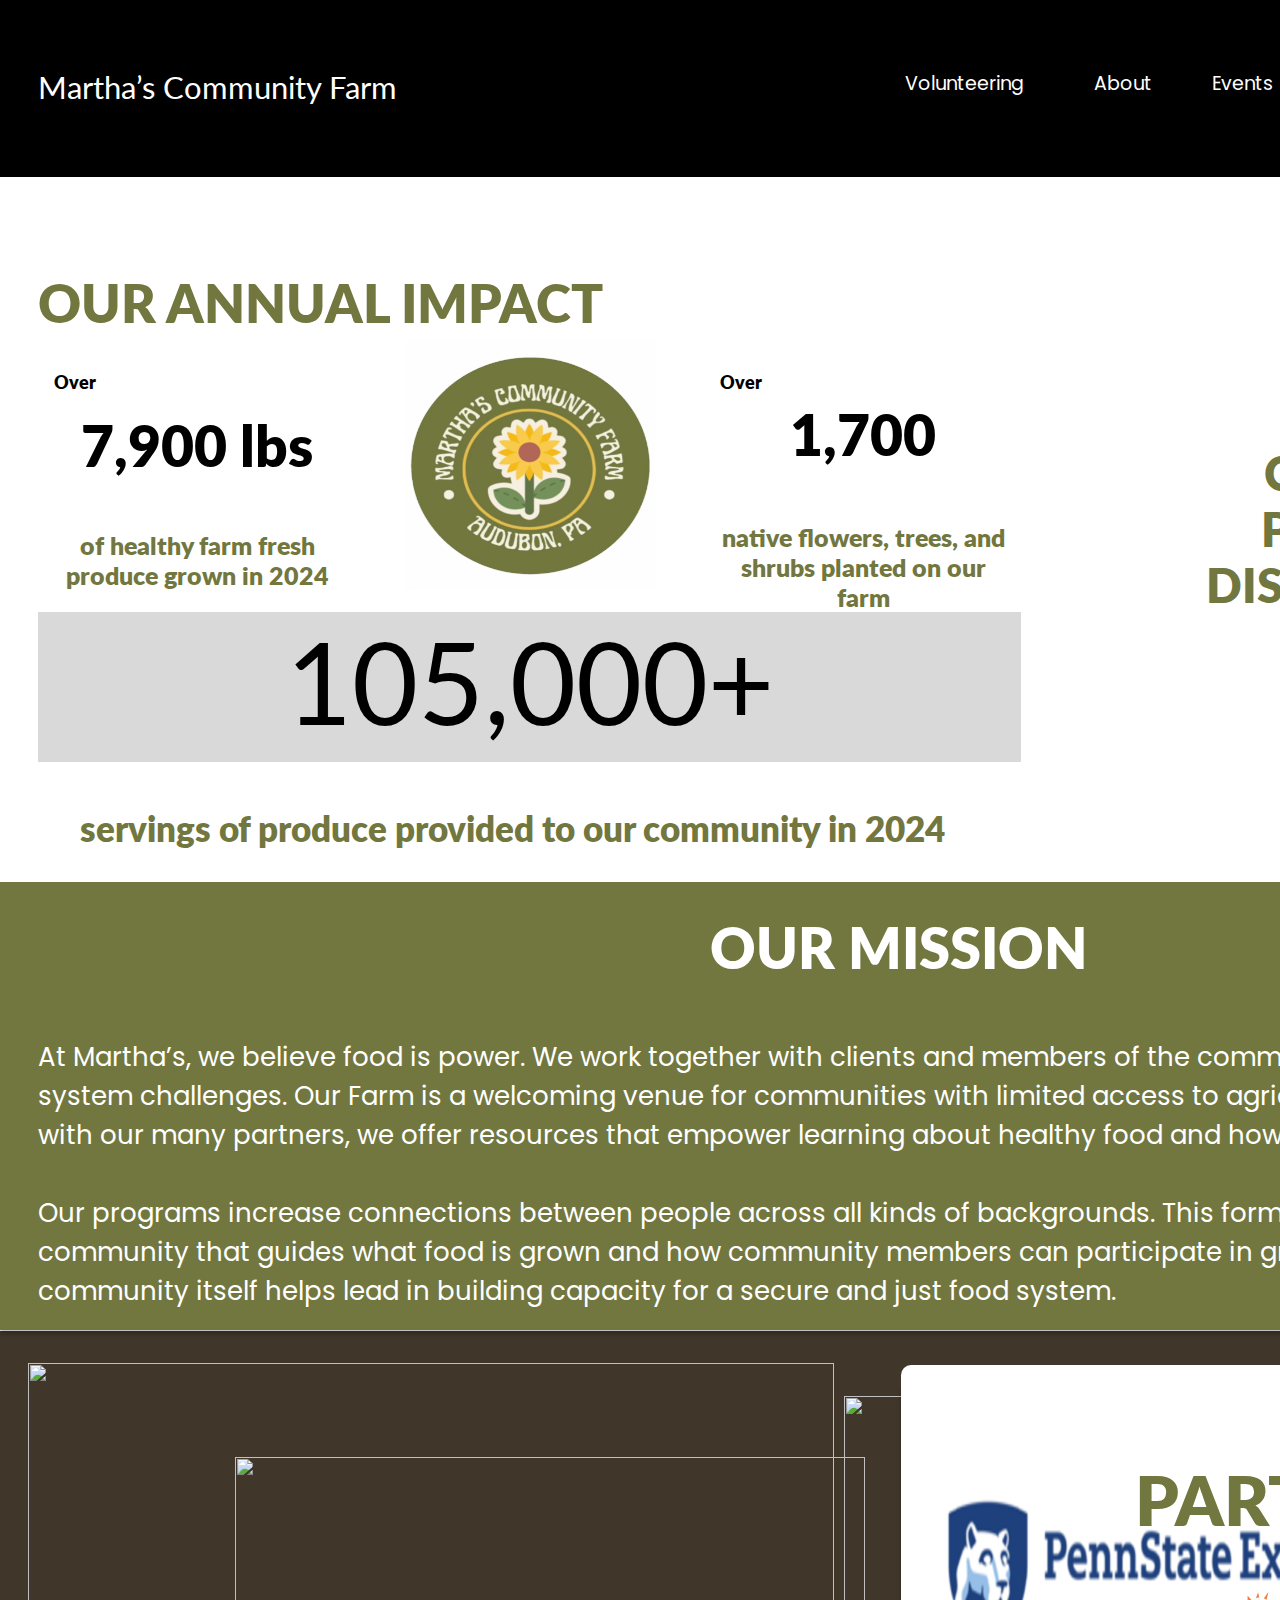
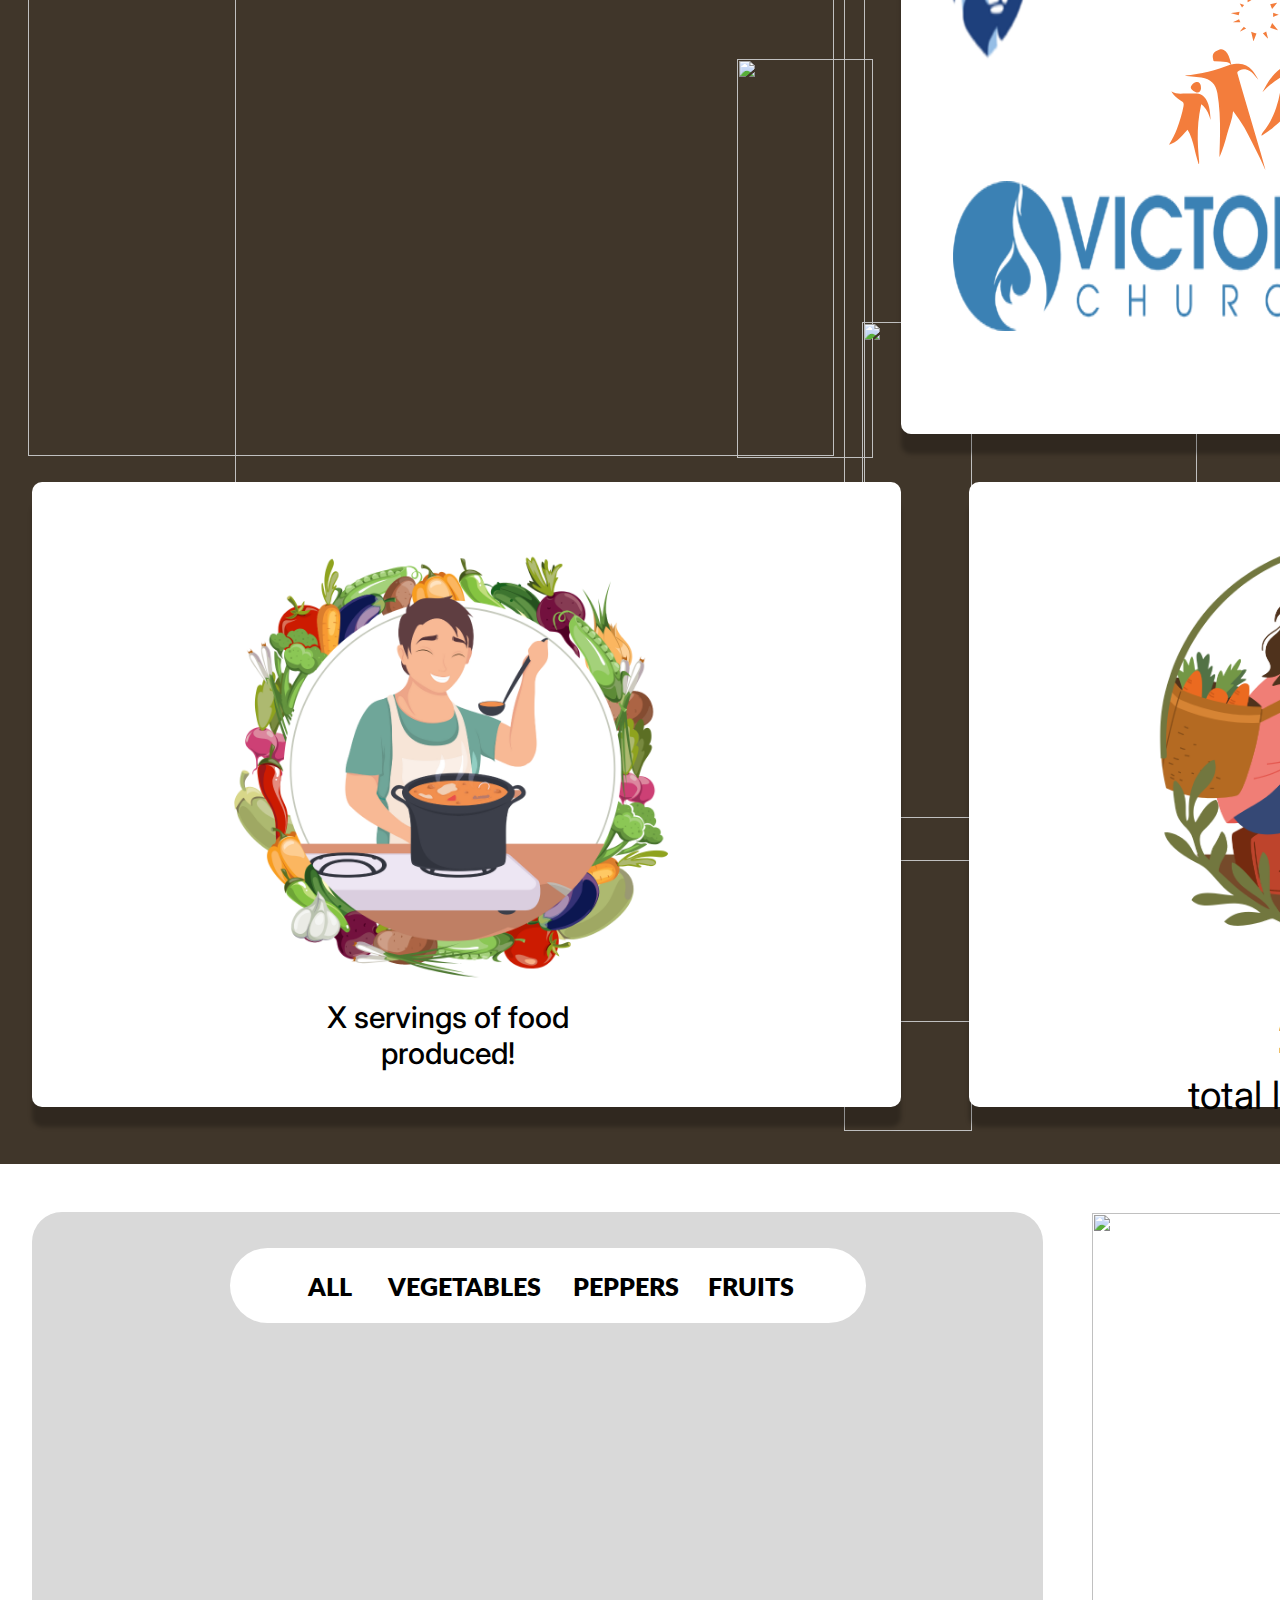
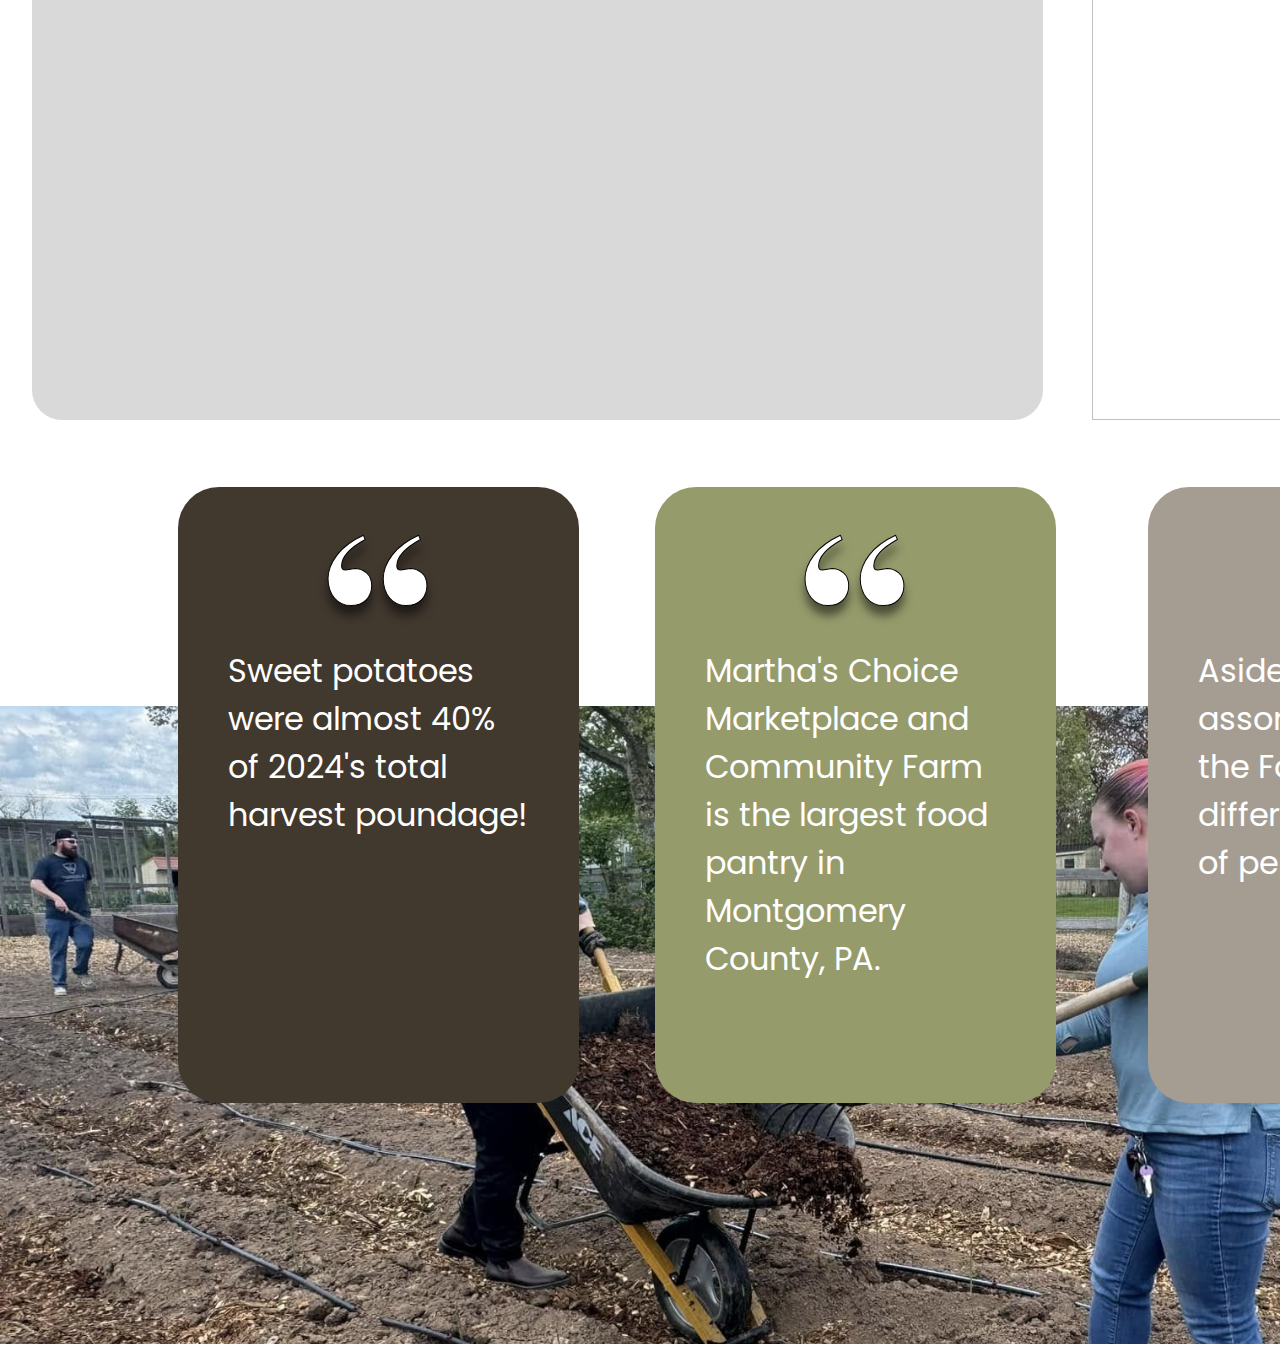
==== commit 124562ce: "Merge branch 'main' of https://github.com/a-loyson/Harvest_Visualization" ====
--- a/index.html
+++ b/index.html
@@ -6,6 +6,7 @@
     <link rel="stylesheet" href="styleguide.css" />
     <link rel="stylesheet" href="style.css" />
     <link href="https://fonts.googleapis.com/css2?family=Lato:wght@400;700&display=swap" rel="stylesheet">
+    <link href="https://fonts.googleapis.com/css2?family=Poppins&display=swap" rel="stylesheet">
     <script src="https://cdn.jsdelivr.net/npm/chart.js"></script>
   </head>
   <body>
@@ -119,44 +120,32 @@
         <div class="overlap-13"><div class="text-wrapper-40">105,000+</div></div>
         <div class="overlap-14">
           <!-- Image behind the facts -->
-          <img class="group-4" src="https://c.animaapp.com/MS0A03wW/img/group-3.png" />
+          <img class="group-4" src="images/foodforest-4.jpg"/>
           <div class="component">
             <div class="overlap-15">
-              <div class="rectangle-14"></div>
+              <div class="rectangle-14">
+                <!-- Insert middle card text in line below -->
+                 <div class="quote-card">Martha's Choice Marketplace and Community Farm is the largest food pantry in Montgomery County, PA.</div>
+              </div>
               <div class="view"><div class="text-wrapper-41">“</div></div>
-              <img class="line-21" src="https://c.animaapp.com/MS0A03wW/img/line-12-2.svg" />
-              <img class="line-22" src="https://c.animaapp.com/MS0A03wW/img/line-12-2.svg" />
-              <img class="line-23" src="https://c.animaapp.com/MS0A03wW/img/line-12-2.svg" />
-              <img class="line-24" src="https://c.animaapp.com/MS0A03wW/img/line-12-2.svg" />
-              <img class="line-25" src="https://c.animaapp.com/MS0A03wW/img/line-12-2.svg" />
-              <img class="line-26" src="https://c.animaapp.com/MS0A03wW/img/line-12-2.svg" />
-              <img class="line-27" src="https://c.animaapp.com/MS0A03wW/img/line-12-2.svg" />
             </div>
           </div>
           <div class="component-2">
             <div class="overlap-15">
-              <div class="rectangle-15"></div>
+              <div class="rectangle-15"> 
+                <!-- Insert leftmost card text in line below -->
+                <div class="quote-card">Sweet potatoes were almost 40% of 2024's total harvest poundage!</div>
+              </div>
               <div class="view"><div class="text-wrapper-41">“</div></div>
-              <img class="line-21" src="https://c.animaapp.com/MS0A03wW/img/line-12-2.svg" />
-              <img class="line-22" src="https://c.animaapp.com/MS0A03wW/img/line-12-2.svg" />
-              <img class="line-23" src="https://c.animaapp.com/MS0A03wW/img/line-12-2.svg" />
-              <img class="line-24" src="https://c.animaapp.com/MS0A03wW/img/line-12-2.svg" />
-              <img class="line-25" src="https://c.animaapp.com/MS0A03wW/img/line-12-2.svg" />
-              <img class="line-26" src="https://c.animaapp.com/MS0A03wW/img/line-12-2.svg" />
-              <img class="line-27" src="https://c.animaapp.com/MS0A03wW/img/line-12-2.svg" />
             </div>
           </div>
           <div class="component-3">
             <div class="overlap-15">
-              <div class="rectangle-16"></div>
+              <div class="rectangle-16">
+                 <!-- Insert rightmost card text in line below -->
+                  <div class="quote-card">Aside from assorted peppers, the Farm grew 12 different species of pepper in 2024!</div>
+              </div>
               <div class="view"><div class="text-wrapper-41">“</div></div>
-              <img class="line-21" src="https://c.animaapp.com/MS0A03wW/img/line-12-2.svg" />
-              <img class="line-22" src="https://c.animaapp.com/MS0A03wW/img/line-12-2.svg" />
-              <img class="line-23" src="https://c.animaapp.com/MS0A03wW/img/line-12-2.svg" />
-              <img class="line-24" src="https://c.animaapp.com/MS0A03wW/img/line-12-2.svg" />
-              <img class="line-25" src="https://c.animaapp.com/MS0A03wW/img/line-12-2.svg" />
-              <img class="line-26" src="https://c.animaapp.com/MS0A03wW/img/line-12-2.svg" />
-              <img class="line-27" src="https://c.animaapp.com/MS0A03wW/img/line-12-2.svg" />
             </div>
           </div>
         </div>
--- a/style.css
+++ b/style.css
@@ -191,10 +191,23 @@
   width: 691px;
   top: 24px;
   left: 0;
-  font-family: "Lato", Helvetica;
+  font-family: "Poppins", sans-serif;
   font-weight: 400;
   color: #ffffff;
   font-size: 19px;
+  letter-spacing: 0;
+  line-height: normal;
+}
+
+.main-page .quote-card {
+  position: absolute;
+  width: 300px;
+  top: 160px;
+  left: 50px;
+  font-family: "Poppins", sans-serif;
+  font-weight: 400;
+  color: #ffffff;
+  font-size: 32px;
   letter-spacing: 0;
   line-height: normal;
 }
@@ -604,10 +617,10 @@
   width: 1641px;
   top: 130px;
   left: 38px;
-  font-family: "Lato", Helvetica;
+  font-family: "Poppins", sans-serif;
   font-weight: 400;
   color: #ffffff;
-  font-size: 28px;
+  font-size: 26px;
   letter-spacing: 0;
   line-height: normal;
 }
@@ -835,6 +848,7 @@
 
 .main-page .group-4 {
   position: absolute;
+  object-fit: cover;
   width: 1728px;
   height: 638px;
   top: 260px;
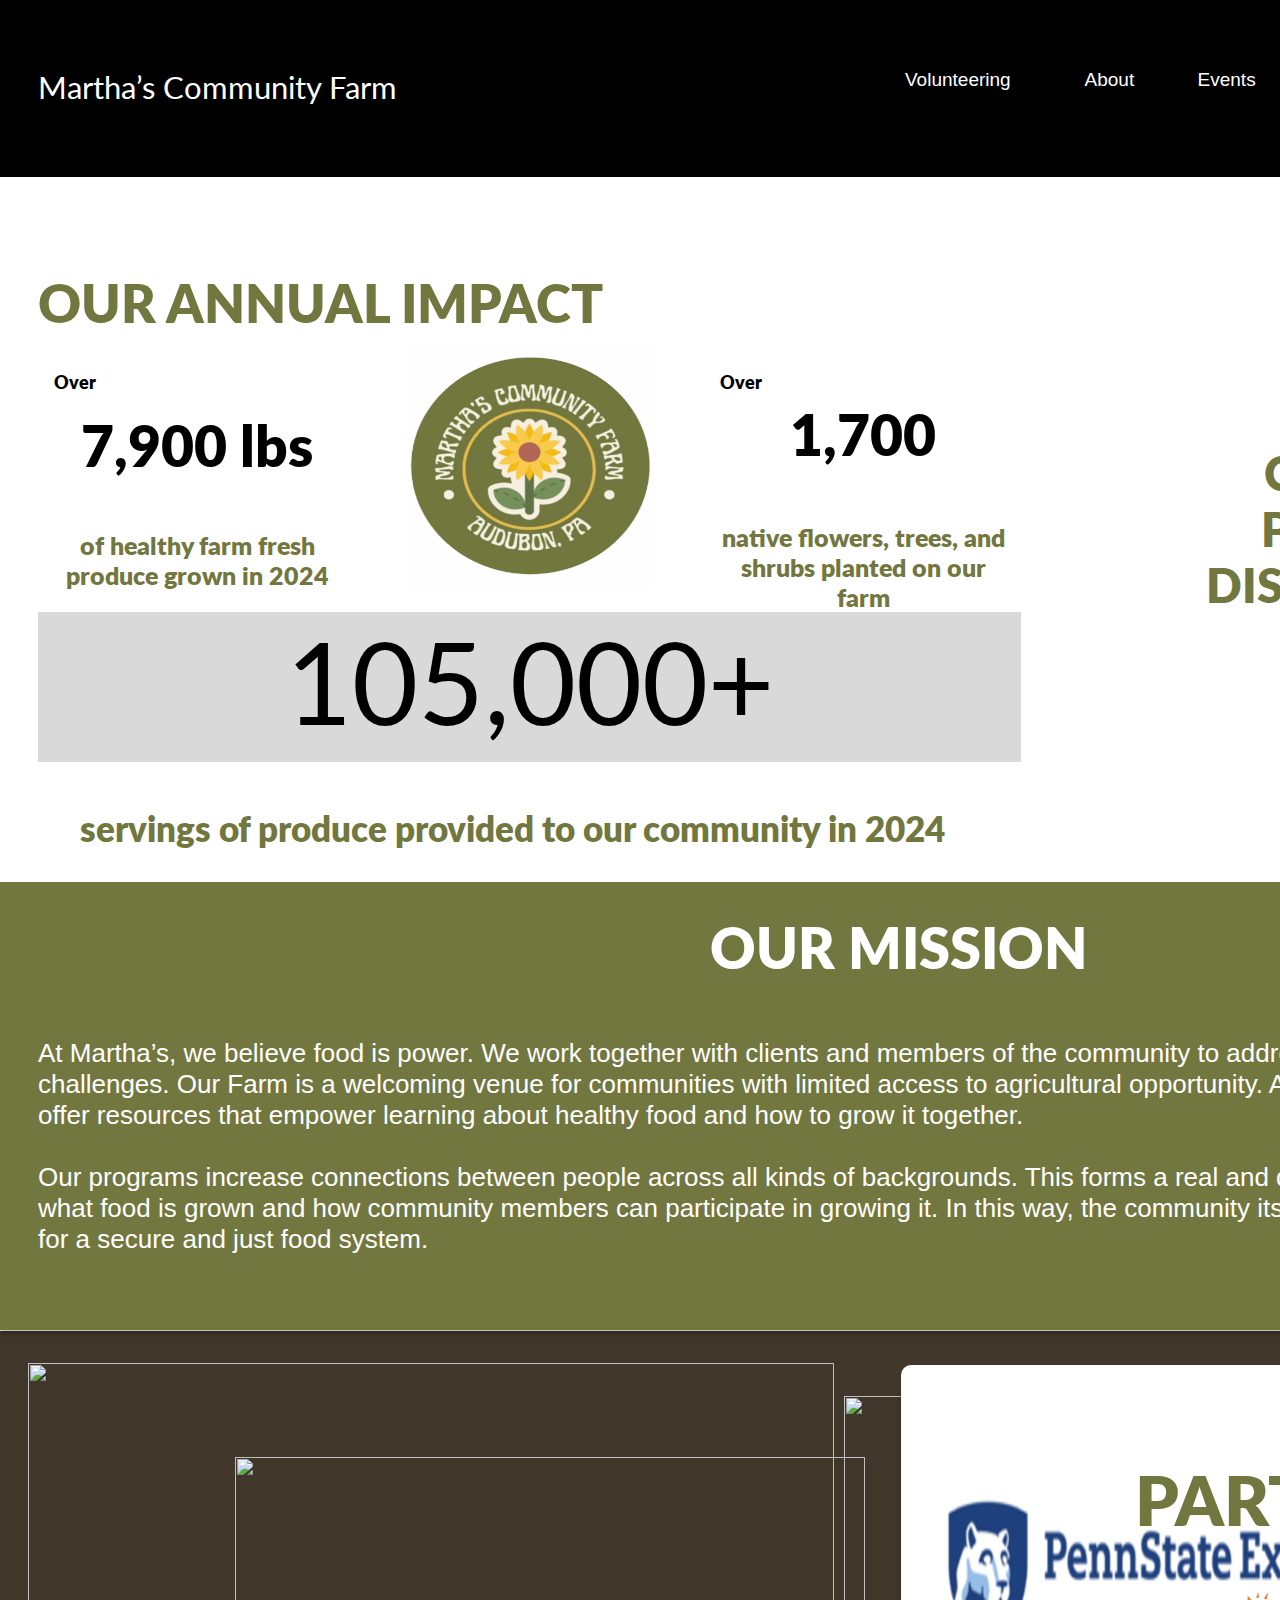
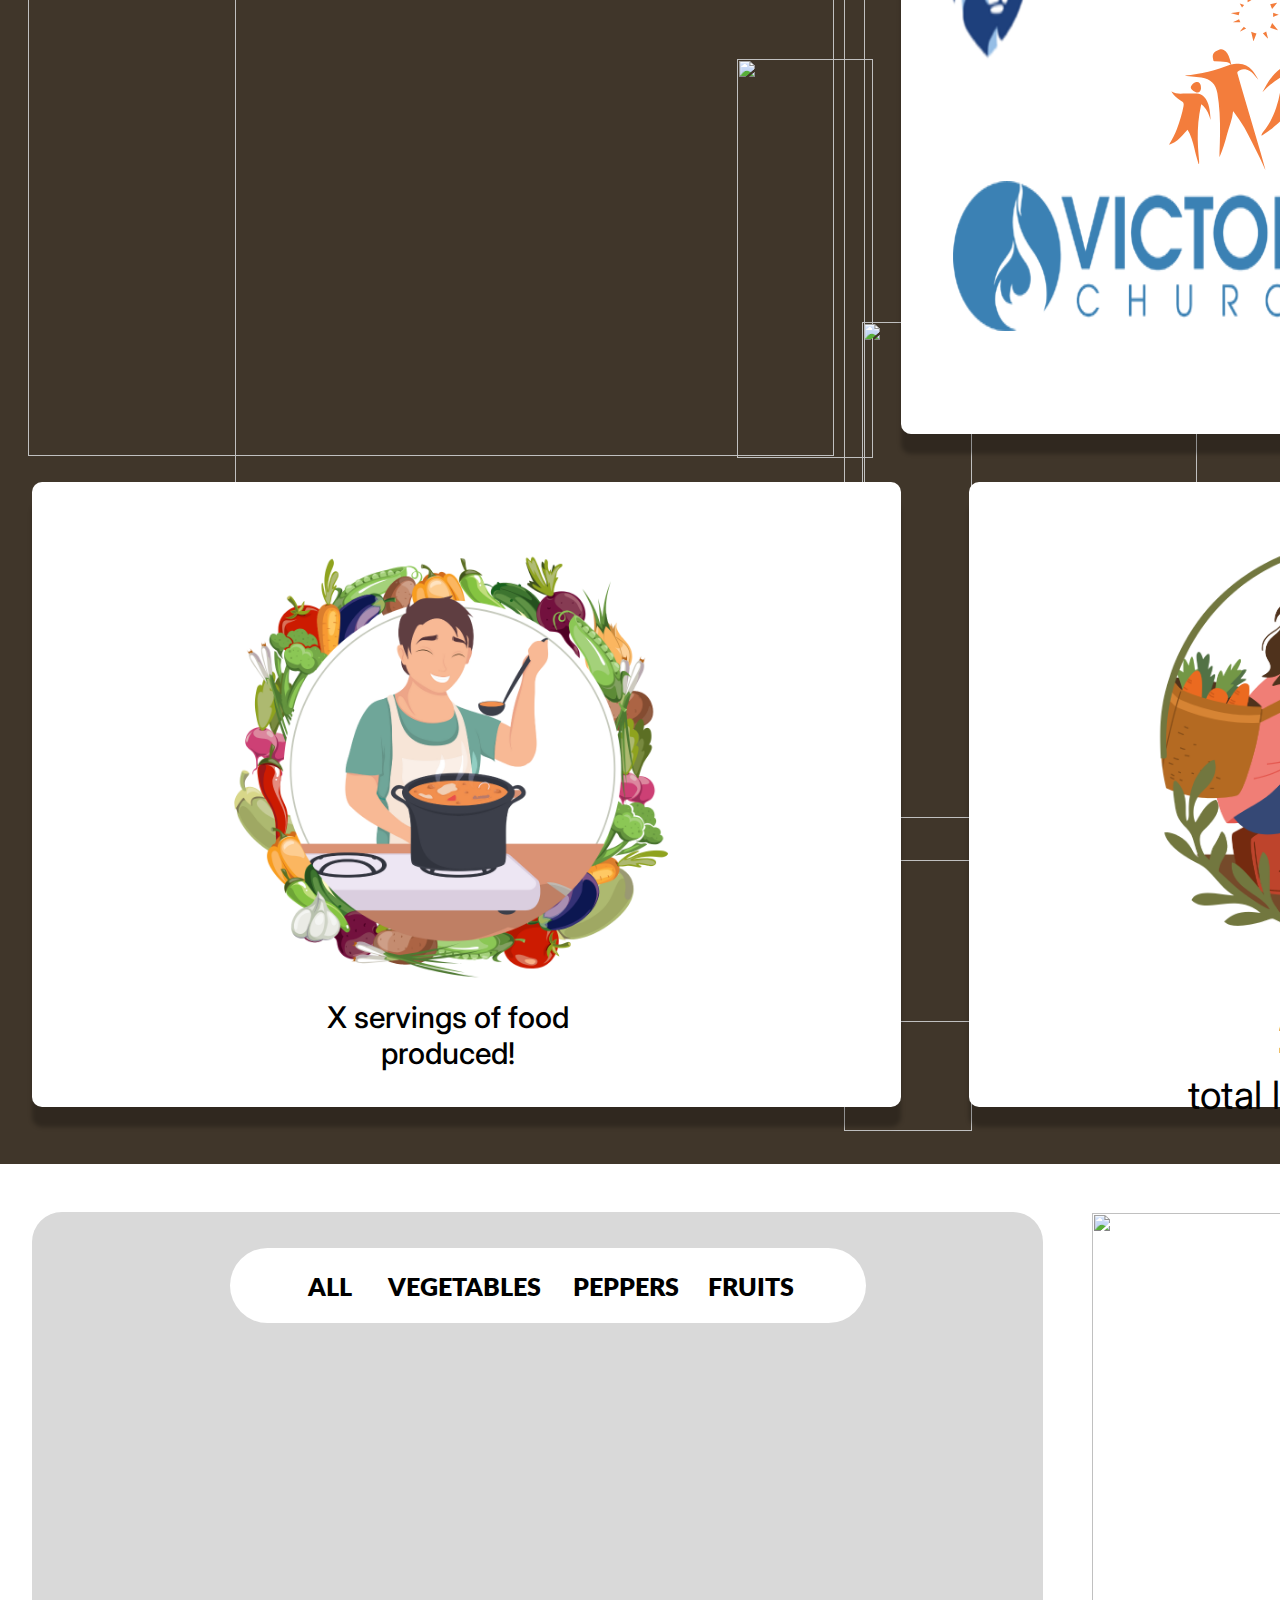
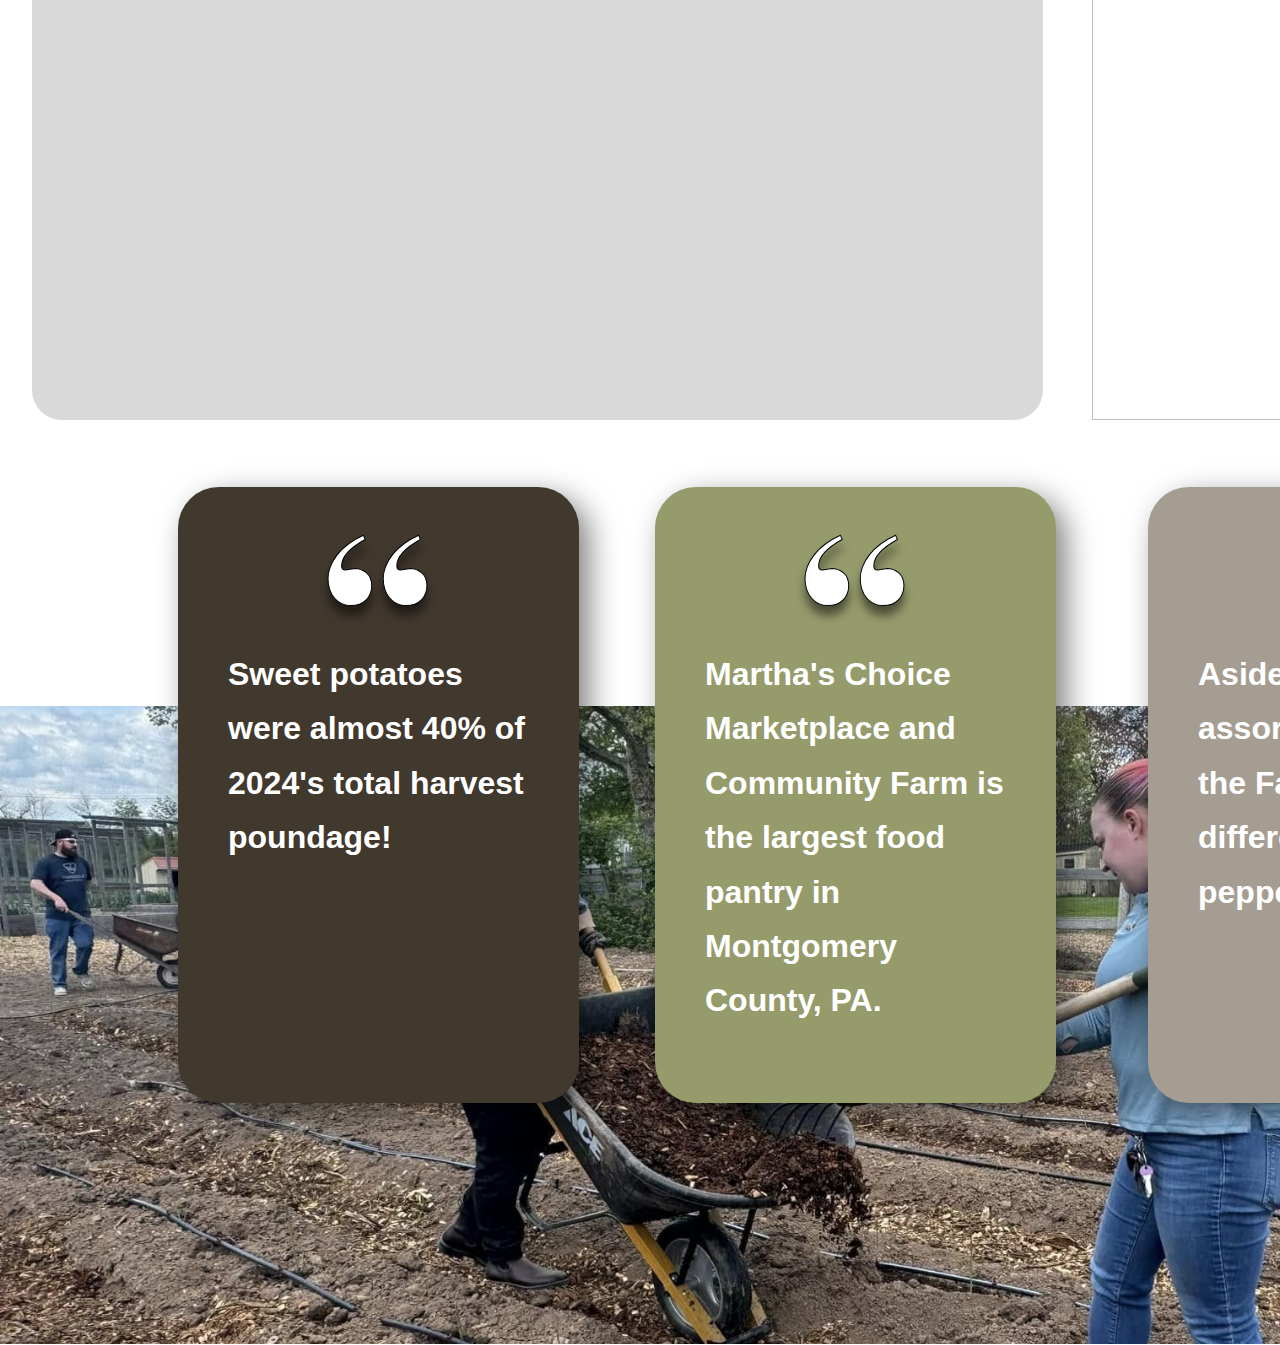
==== commit 841d2d7e: "Combined Abby's and Rachel's part of the project" ====
--- a/index.html
+++ b/index.html
@@ -6,7 +6,6 @@
     <link rel="stylesheet" href="styleguide.css" />
     <link rel="stylesheet" href="style.css" />
     <link href="https://fonts.googleapis.com/css2?family=Lato:wght@400;700&display=swap" rel="stylesheet">
-    <link href="https://fonts.googleapis.com/css2?family=Poppins&display=swap" rel="stylesheet">
     <script src="https://cdn.jsdelivr.net/npm/chart.js"></script>
   </head>
   <body>
--- a/style.css
+++ b/style.css
@@ -209,7 +209,8 @@
   color: #ffffff;
   font-size: 32px;
   letter-spacing: 0;
-  line-height: normal;
+  line-height: 1.7;
+  font-weight: bold;
 }
 
 .main-page .rectangle-7 {
@@ -878,6 +879,7 @@
   background-color: #969b6c;
   border-radius: 41px;
   border: 0px none;
+  box-shadow: 10px 10px 30px rgba(0, 0, 0, 0.5);
 }
 
 .main-page .view {
@@ -979,6 +981,7 @@
   left: 0;
   border-radius: 41px;
   border: 0px none;
+  box-shadow: 10px 10px 30px rgba(0, 0, 0, 0.5);
 }
 
 .main-page .component-3 {
@@ -998,6 +1001,7 @@
   left: 0;
   border-radius: 41px;
   border: 0px none;
+  box-shadow: 10px 10px 30px rgba(0, 0, 0, 0.5);
 }
 
 .main-page .group-5 {
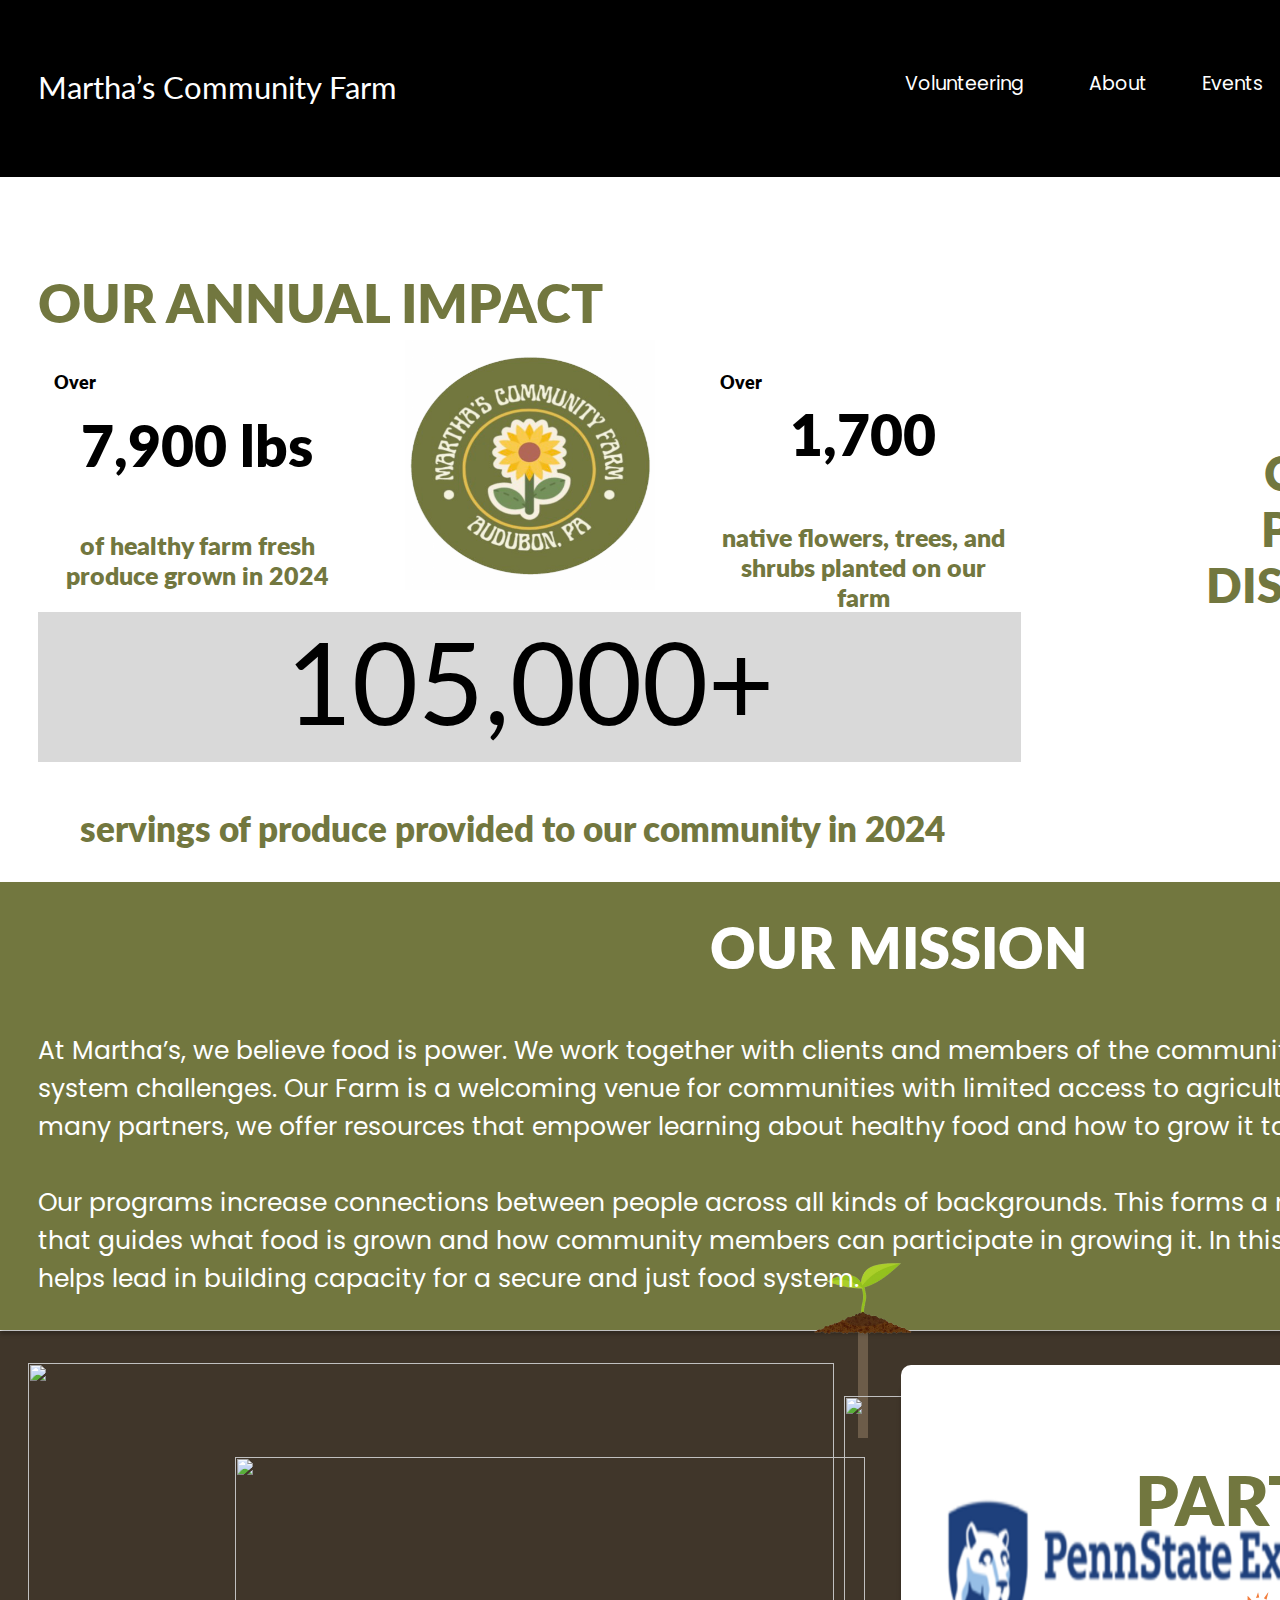
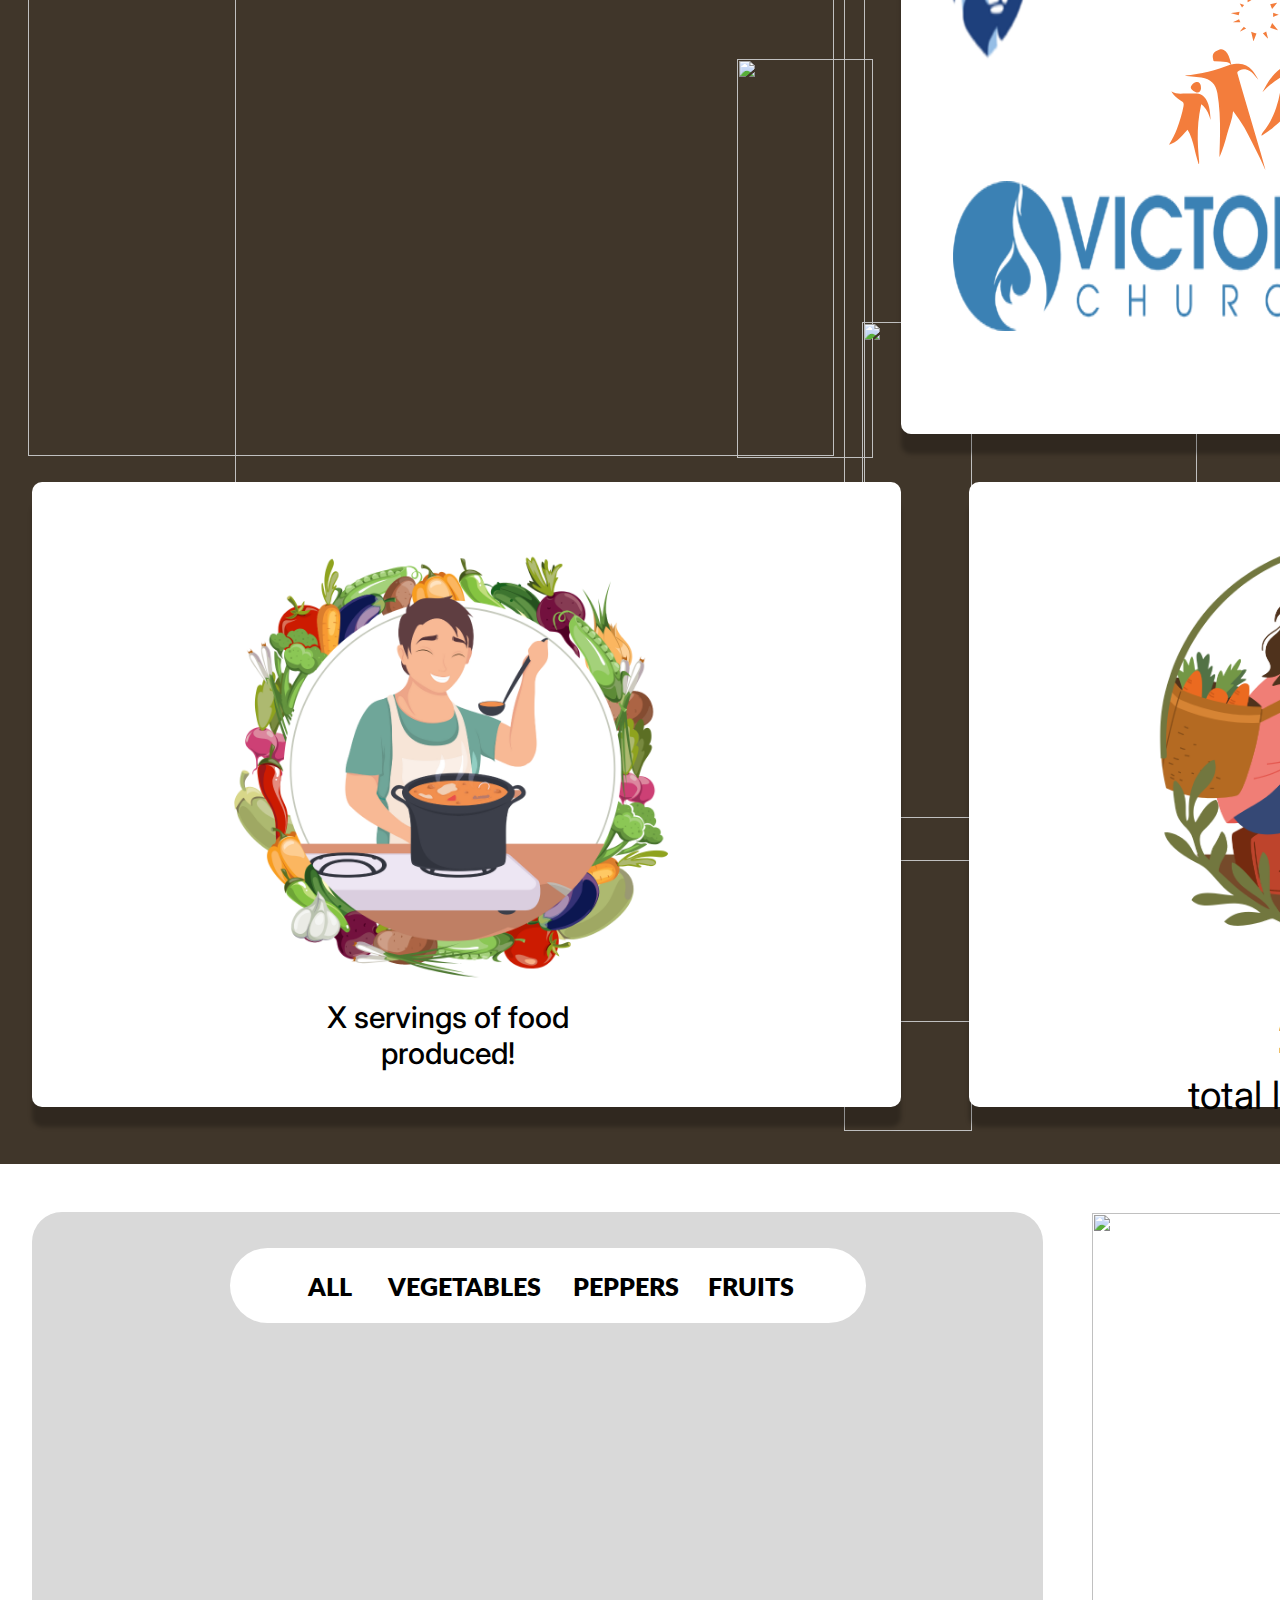
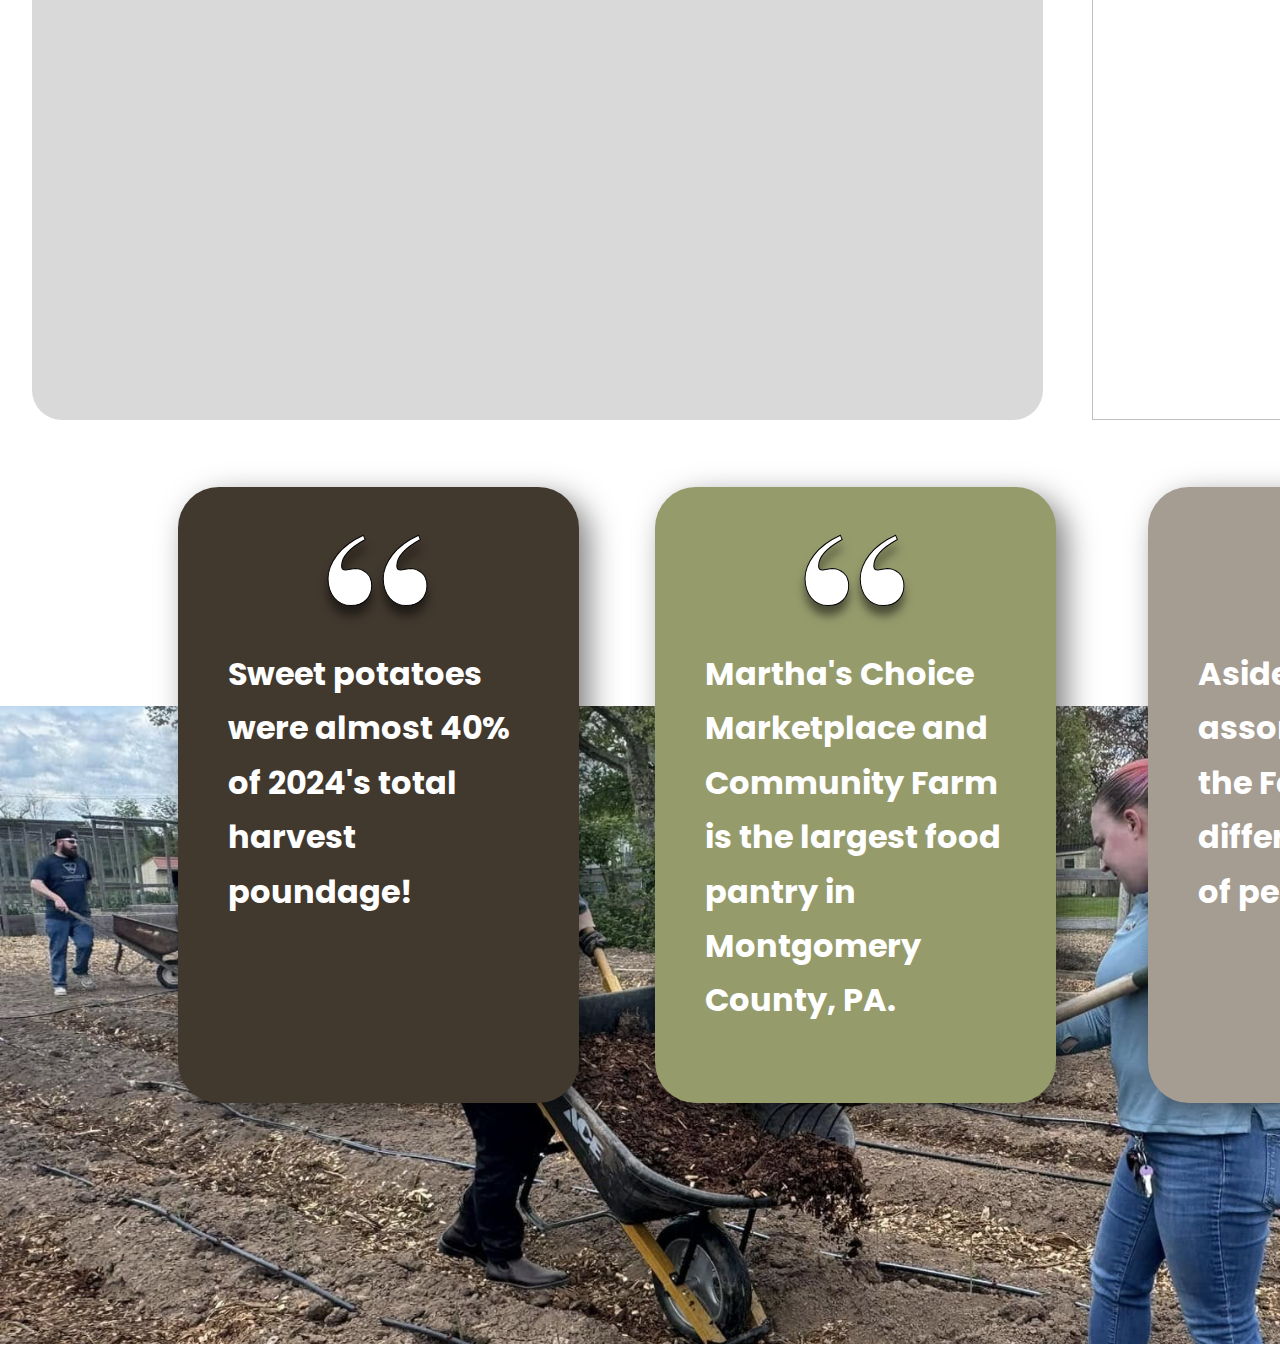
==== commit b3c09a9a: "added missing elements to root design behind stat cards" ====
--- a/index.html
+++ b/index.html
@@ -6,6 +6,7 @@
     <link rel="stylesheet" href="styleguide.css" />
     <link rel="stylesheet" href="style.css" />
     <link href="https://fonts.googleapis.com/css2?family=Lato:wght@400;700&display=swap" rel="stylesheet">
+    <link href='https://fonts.googleapis.com/css?family=Poppins' rel='stylesheet'>
     <script src="https://cdn.jsdelivr.net/npm/chart.js"></script>
   </head>
   <body>
@@ -31,7 +32,7 @@
           <div class="text-wrapper-25">Martha’s Community Farm</div>
           <div class="overlap-4">
             <div class="volunteering-about">
-              Volunteering&nbsp;&nbsp;&nbsp;&nbsp;&nbsp;&nbsp;&nbsp;&nbsp;&nbsp;&nbsp;&nbsp;&nbsp;&nbsp;&nbsp;About&nbsp;&nbsp;&nbsp;&nbsp;&nbsp;&nbsp;&nbsp;&nbsp;&nbsp;&nbsp;&nbsp;&nbsp;Events&nbsp;&nbsp;&nbsp;&nbsp;&nbsp;&nbsp;&nbsp;&nbsp;&nbsp;&nbsp;&nbsp;&nbsp;Connect
+              Volunteering&nbsp;&nbsp;&nbsp;&nbsp;&nbsp;&nbsp;&nbsp;&nbsp;&nbsp;&nbsp;&nbsp;&nbsp;&nbsp;About&nbsp;&nbsp;&nbsp;&nbsp;&nbsp;&nbsp;&nbsp;&nbsp;&nbsp;&nbsp;&nbsp;Events&nbsp;&nbsp;&nbsp;&nbsp;&nbsp;&nbsp;&nbsp;&nbsp;&nbsp;&nbsp;&nbsp;Connect
               With Us
             </div>
             <div class="rectangle-7"></div>
@@ -41,6 +42,7 @@
         <div class="overlap-5">
           <div class="rectangle-8"></div>
           <div class="rectangle-9"></div>
+          <img class="vector-0" src="images/vector-0.svg" />
           <img class="vector" src="https://c.animaapp.com/MS0A03wW/img/vector-2.svg" />
           <img class="vector-2" src="https://c.animaapp.com/MS0A03wW/img/vector-3.svg" />
           <img class="vector-3" src="https://c.animaapp.com/MS0A03wW/img/vector-4.svg" />
@@ -49,7 +51,7 @@
           <img class="vector-6" src="https://c.animaapp.com/MS0A03wW/img/vector-7.svg" />
           <div class="rectangle-10"></div>
           <div class="rectangle-11"></div>
-         <!-- box behind the parteners -->
+         <!-- box behind the partners -->
           <div class="rectangle-12"></div>
           <div class="group">
             <img class="image" src="images/Harvesting.png" />
@@ -64,8 +66,6 @@
           <img class="sponsor2" src= "images/ACLAMOlogo.svg" />
           <img class = "sponsor3" src ="images/Victory-Church_Logo.png"/>
           <img class = "sponsor4" src ="images/Villanova.png"/>
-        
-
 
           <div class="overlap-group-wrapper">
             <div class="overlap-6">
@@ -85,7 +85,9 @@
         </div>
         <img class="line-18" src="https://c.animaapp.com/MS0A03wW/img/line-1.svg" />
         <div class="overlap-8">
-          <div class="rectangle-13"></div>
+          <div class="rectangle-13">
+            <img class="sprout" src="images\sprout.png"/>
+          </div>
           <p class="at-martha-s-we">
             At Martha’s, we believe food is power. We work together with clients and members of the community to address
             today’s food system challenges. Our Farm is a welcoming venue for communities with limited access to
@@ -166,7 +168,7 @@
           data: {
             labels: ['Vegetables', 'Fruits', 'Peppers'],
             datasets: [{
-              data: [50, 30, 20], // INPUT RATIO FOR THE VEGETABLES, FRUITS, AND PEPPERS IN THAT ORDER
+              data: [50, 30, 20], // INPUT PERCENT RATIO FOR THE VEGETABLES, FRUITS, AND PEPPERS IN THAT ORDER
               backgroundColor: ['rgba(167, 157, 147, 0.7)', 'rgba(151, 155, 109, 0.7)', 'rgba(66, 57, 46, 0.7)'],
               borderColor: ['rgba(167, 157, 147, 0.7)', 'rgba(151, 155, 109, 1)', 'rgba(66, 57, 47, 0.7)'],
               borderWidth: 1
--- a/style.css
+++ b/style.css
@@ -266,6 +266,22 @@
   background-color: #40362a;
 }
 
+.main-page .sprout {
+  position: absolute;
+  width: 140px;
+  height: 131px;
+  top: 351px;
+  left: 792px;  
+}
+
+.main-page .vector-0 {
+  position: absolute;
+  width: 10px;
+  height: 107px;
+  top: 0px;
+  left: 863px;
+}
+
 .main-page .vector {
   position: absolute;
   width: 128px;
@@ -616,12 +632,12 @@
 .main-page .at-martha-s-we {
   position: absolute;
   width: 1641px;
-  top: 130px;
+  top: 125px;
   left: 38px;
   font-family: "Poppins", sans-serif;
   font-weight: 400;
   color: #ffffff;
-  font-size: 26px;
+  font-size: 25px;
   letter-spacing: 0;
   line-height: normal;
 }
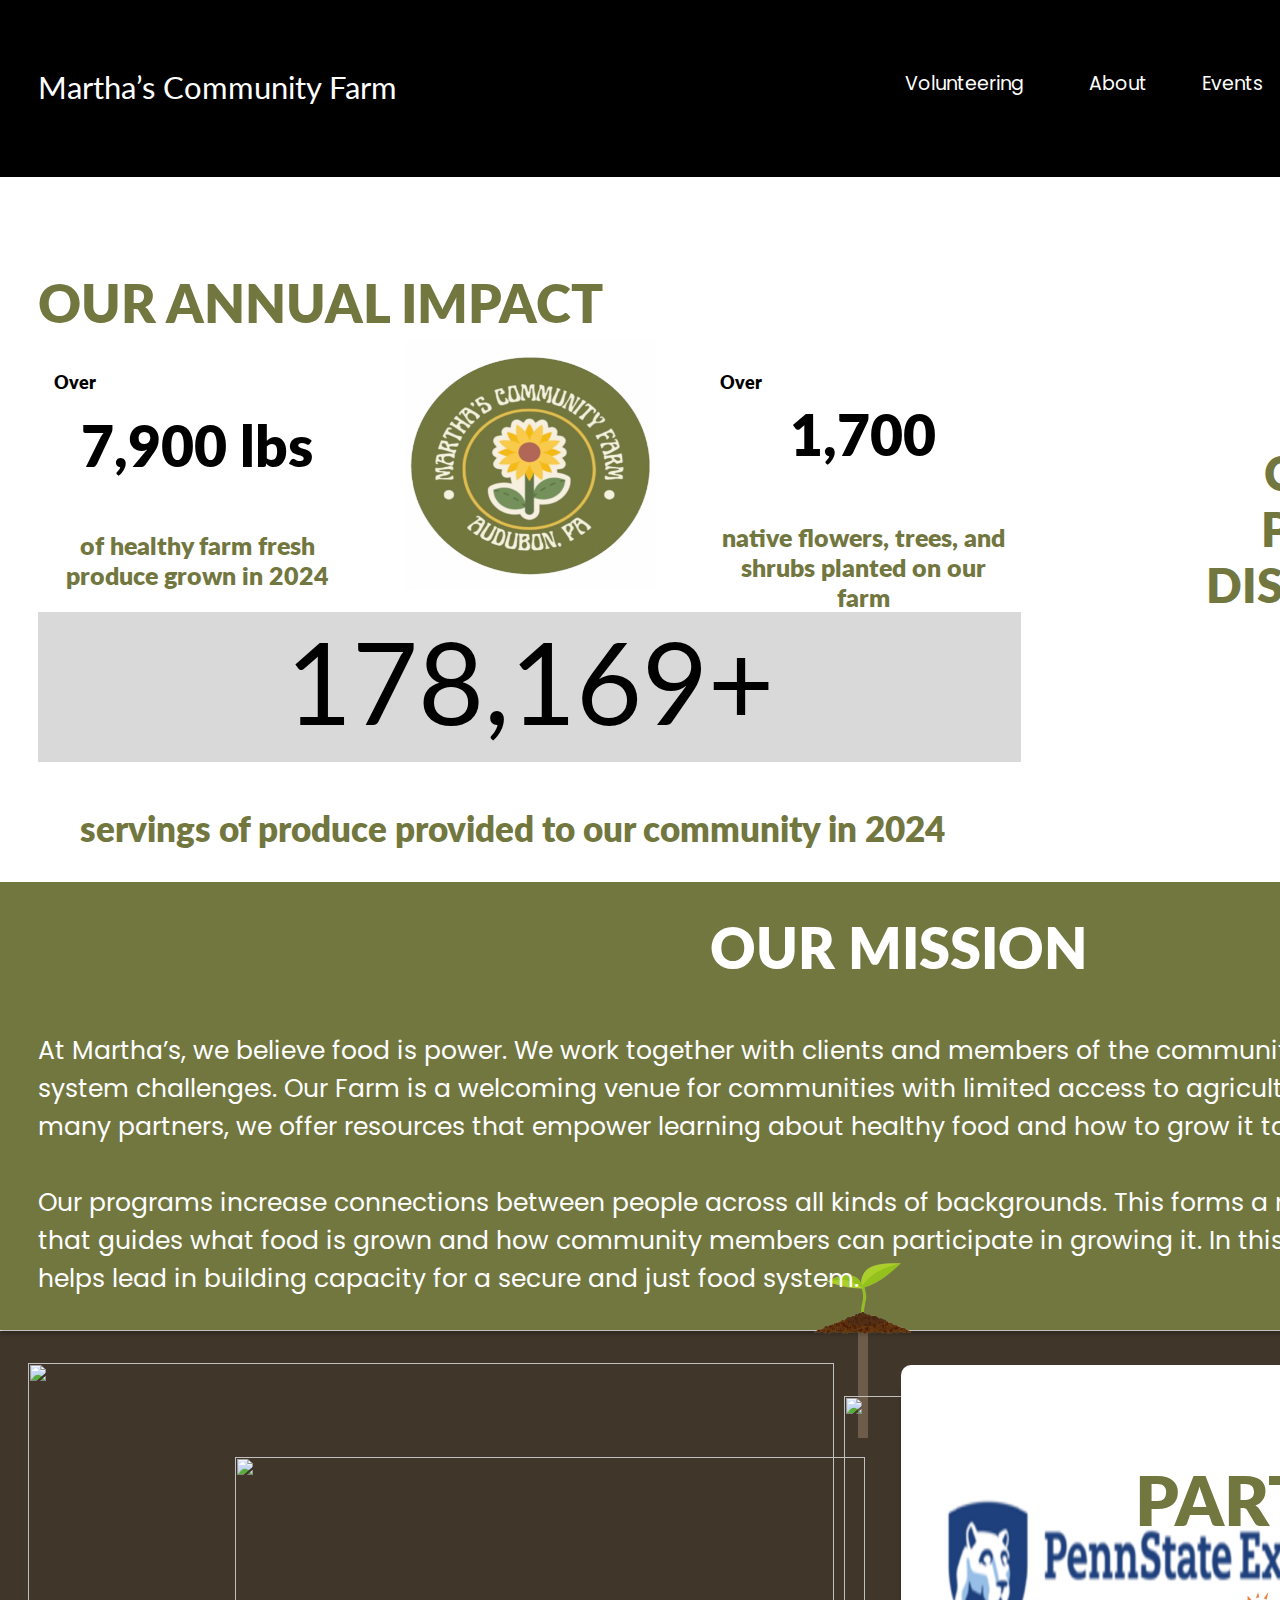
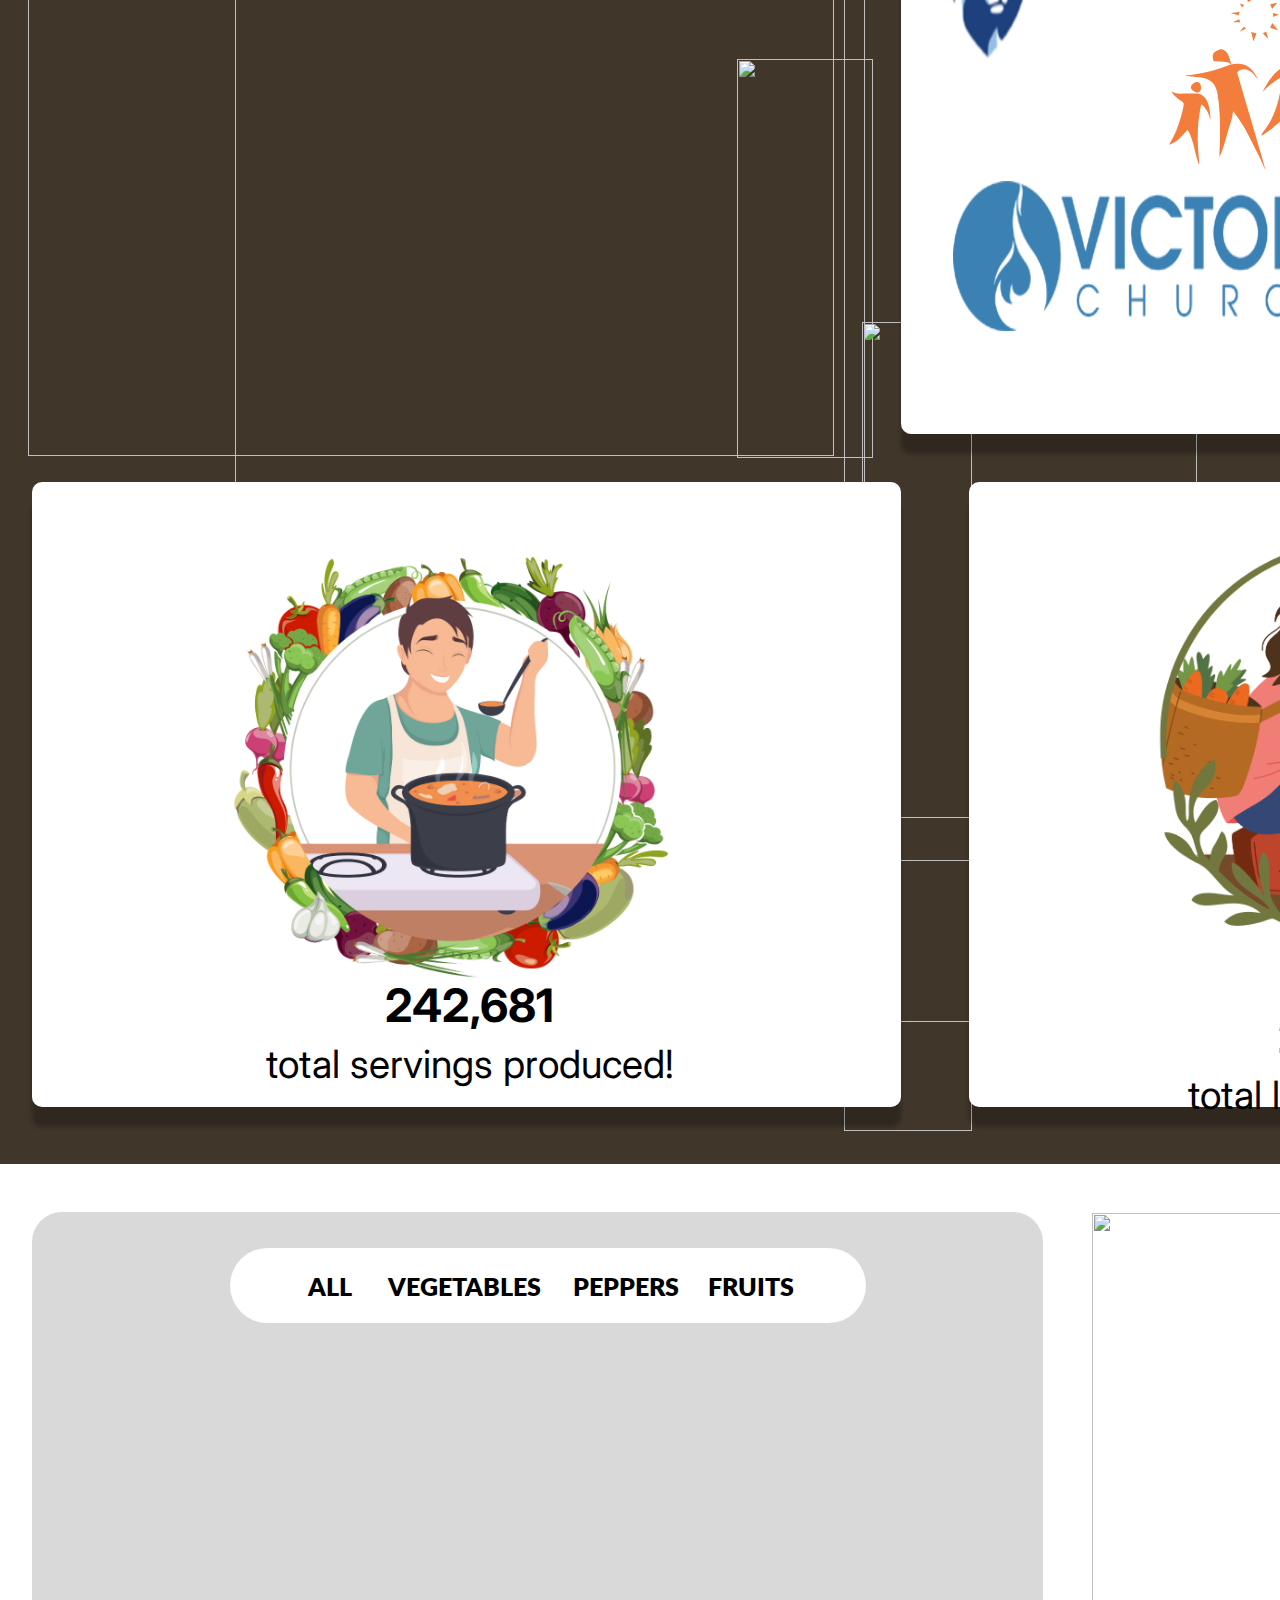
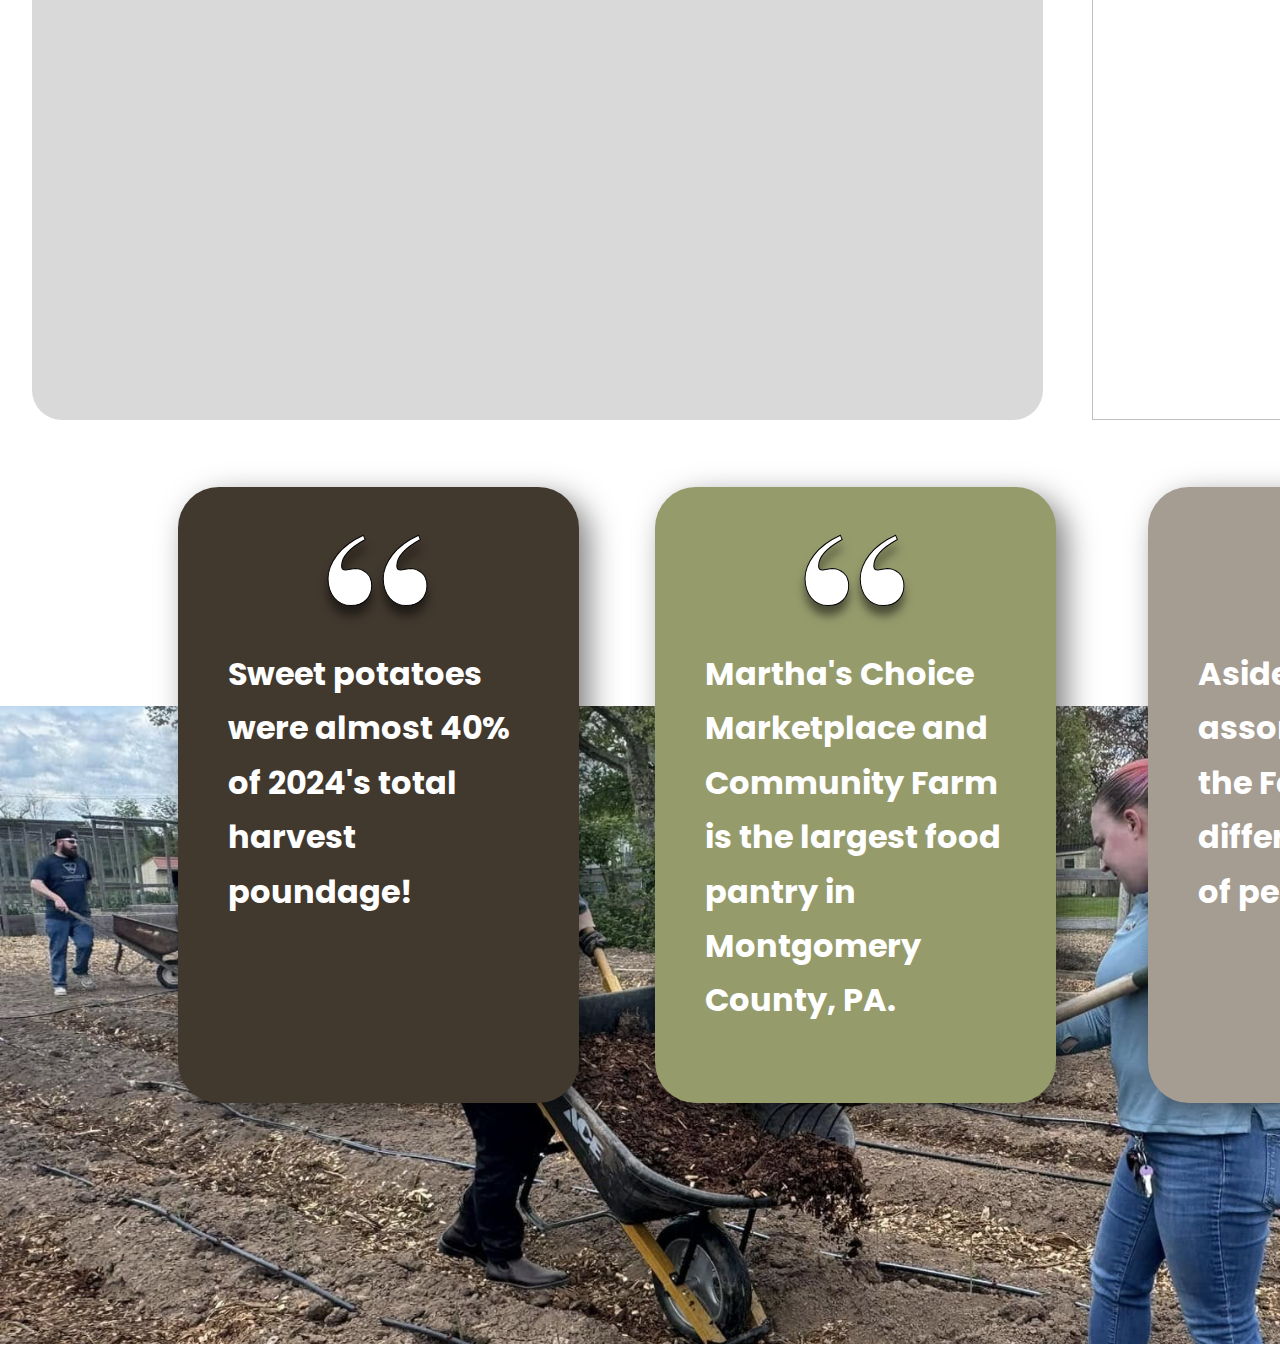
==== commit 5fa82a66: "edited data numbers, fixed sizing/font." ====
--- a/index.html
+++ b/index.html
@@ -70,9 +70,14 @@
           <div class="overlap-group-wrapper">
             <div class="overlap-6">
               <img class="image-2" src="images/Serving.png" />
-              <div class="x-servings-of-food">X servings of food<br />produced!</div>
-            </div>
-          </div>
+              <div class="x-servings-of-food">
+                <span class="span">242,681</span>
+                <span class="text-wrapper-27"><br /></span>
+                <span class="text-wrapper-28">total servings produced!</span>
+              </div>
+            </div>
+          </div>
+                
           <p class="CROP-VARIETIES-YEAR">
             <span class="text-wrapper-29">PARTNERS<br /></span>
           </p>
@@ -118,7 +123,7 @@
         </div>
         
         <div class="text-wrapper-39">Over</div>
-        <div class="overlap-13"><div class="text-wrapper-40">105,000+</div></div>
+        <div class="overlap-13"><div class="text-wrapper-40">178,169+</div></div>
         <div class="overlap-14">
           <!-- Image behind the facts -->
           <img class="group-4" src="images/foodforest-4.jpg"/>
--- a/style.css
+++ b/style.css
@@ -476,13 +476,13 @@
 
 .main-page .x-servings-of-food {
   position: absolute;
-  width: 406px;
-  top: 497px;
-  left: 49px;
+  width: 547px;
+  top: 475px;
+  left: 0;
   font-family: "Inter", Helvetica;
-  font-weight: 500;
+  font-weight: 400;
   color: #000000;
-  font-size: 30px;
+  font-size: 46px;
   text-align: center;
   letter-spacing: 0;
   line-height: normal;
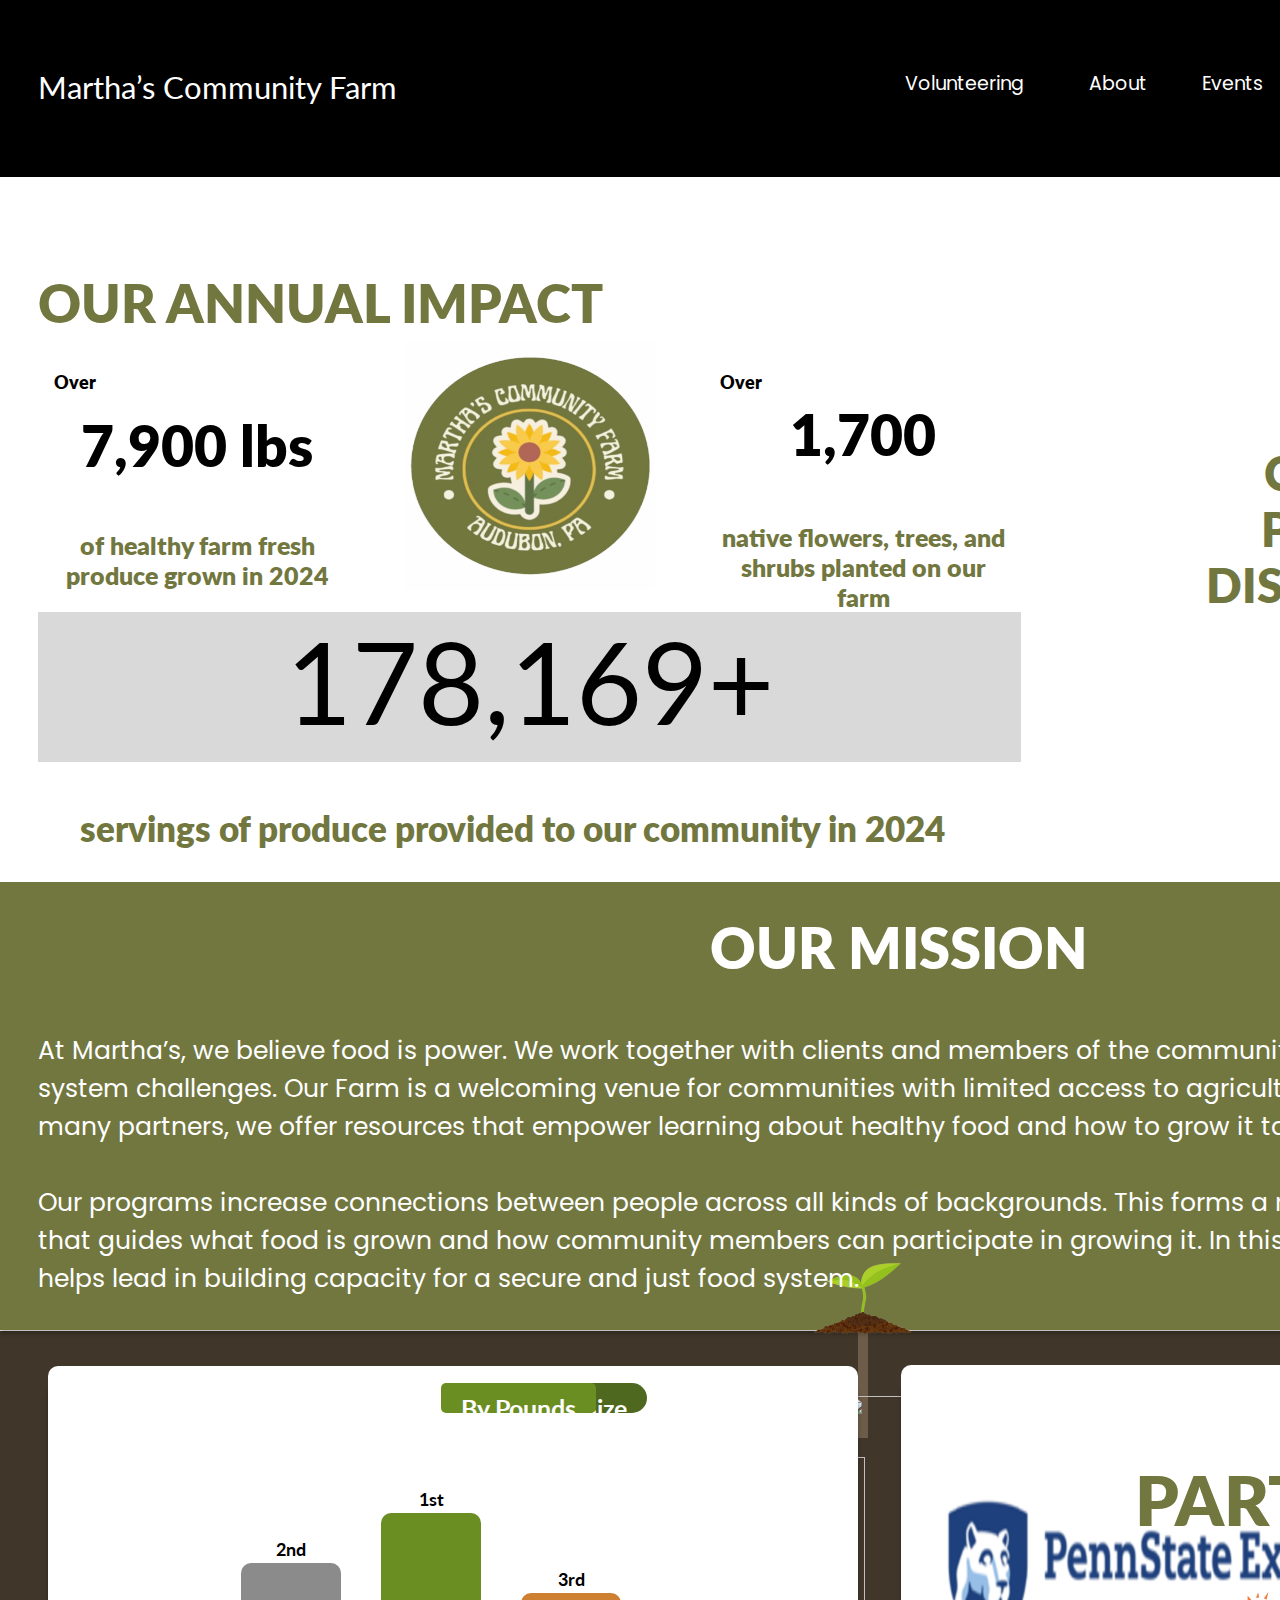
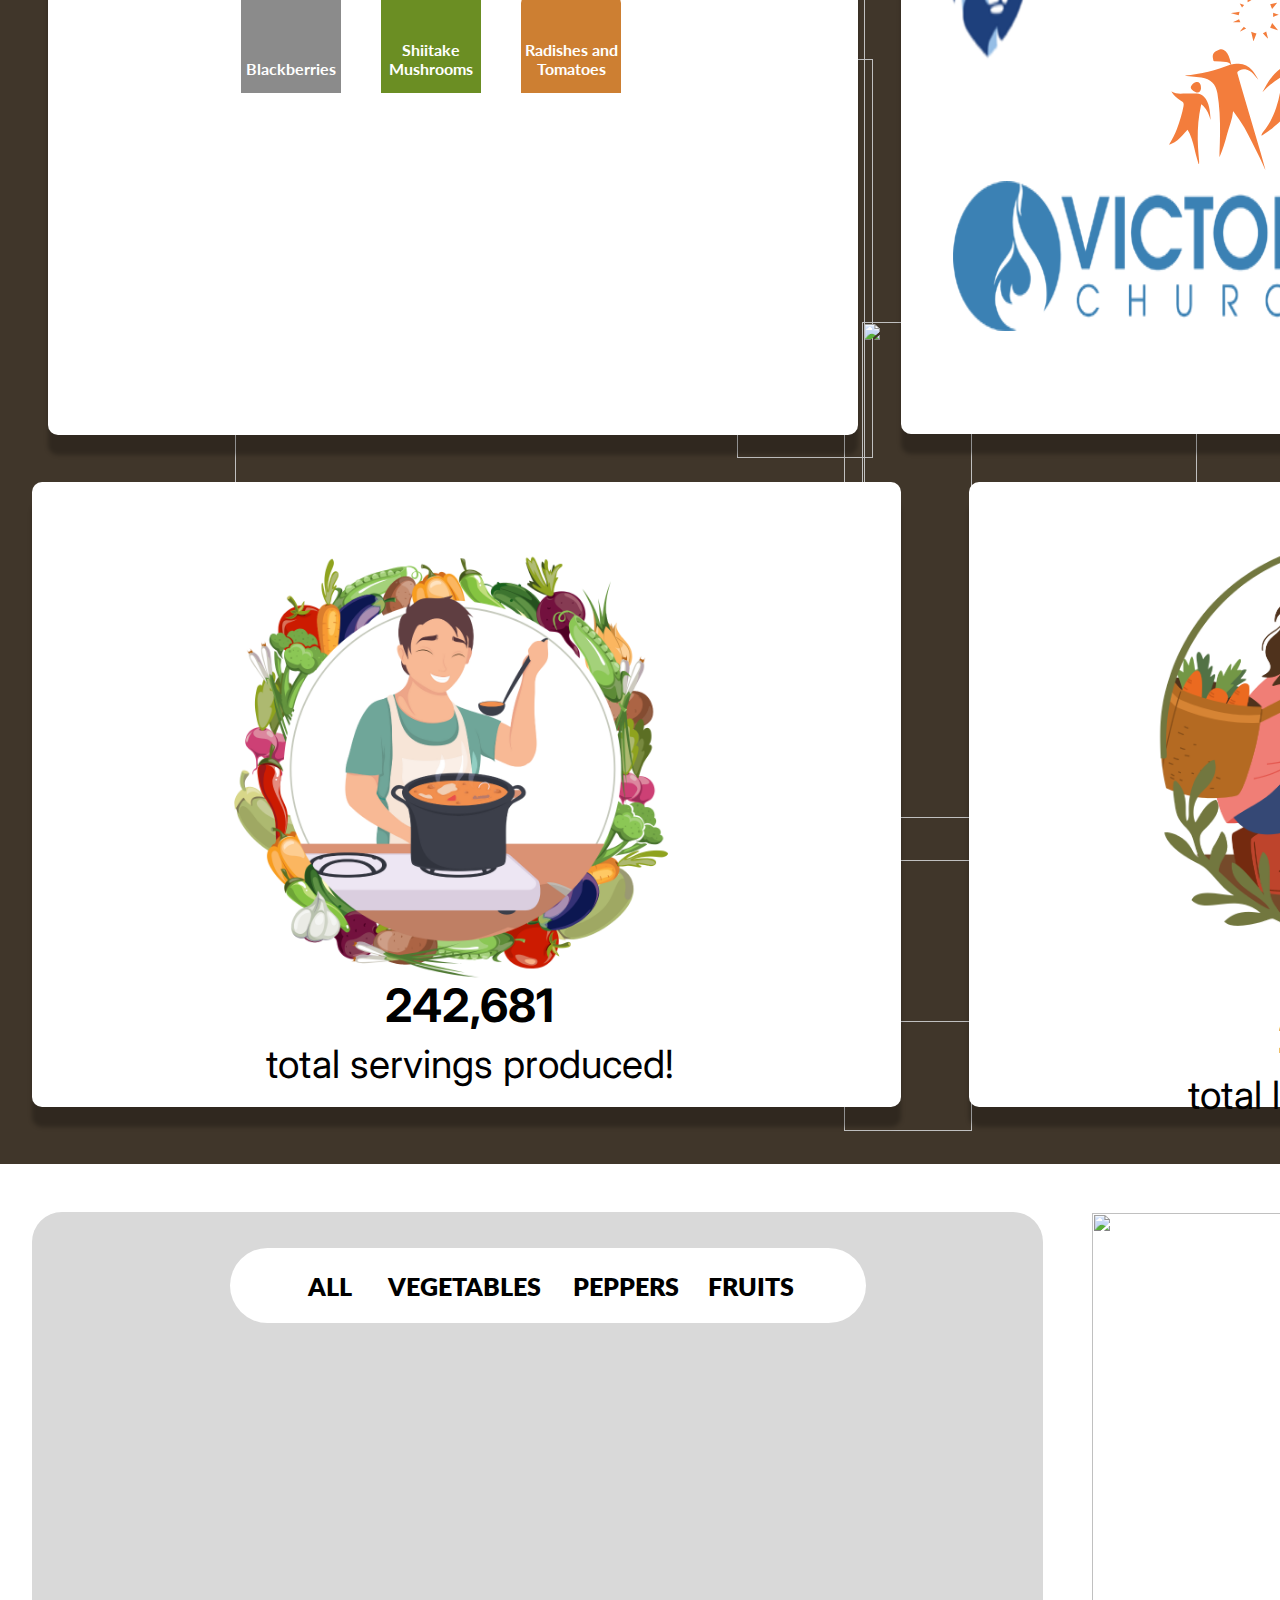
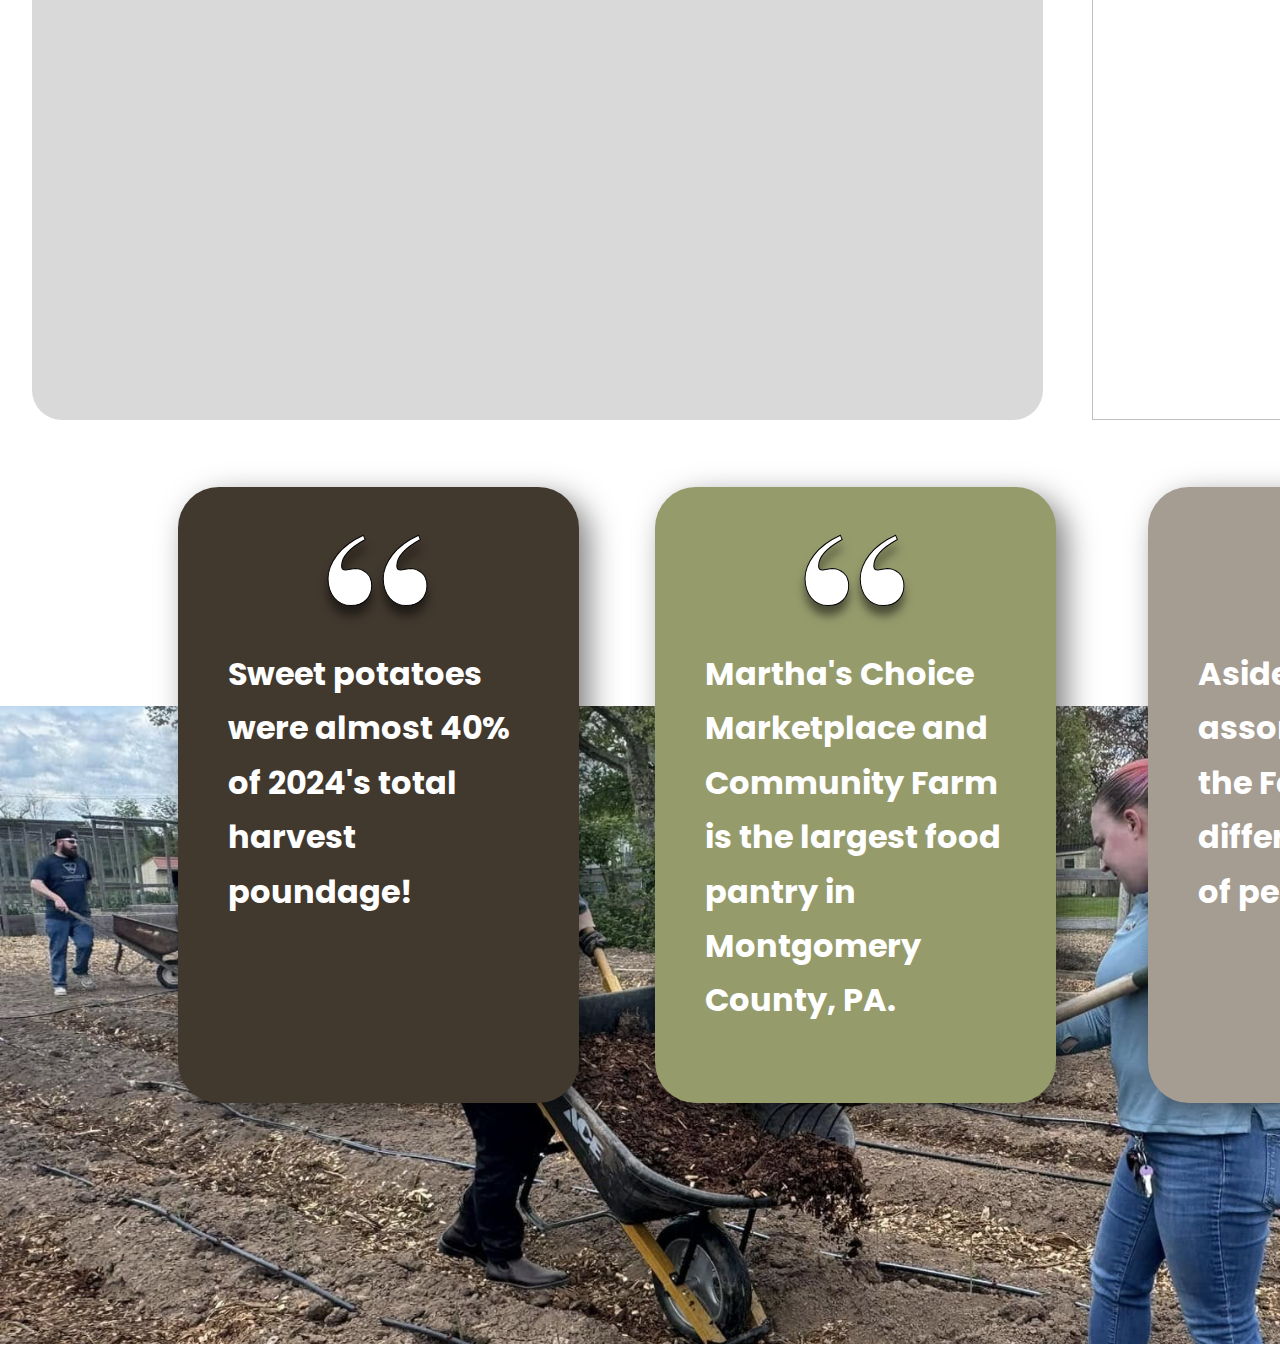
==== commit 0e109e15: "Make the "Top Produce" interactive" ====
--- a/index.html
+++ b/index.html
@@ -8,6 +8,95 @@
     <link href="https://fonts.googleapis.com/css2?family=Lato:wght@400;700&display=swap" rel="stylesheet">
     <link href='https://fonts.googleapis.com/css?family=Poppins' rel='stylesheet'>
     <script src="https://cdn.jsdelivr.net/npm/chart.js"></script>
+    <style>
+      .podium-container {
+        display: flex;
+        justify-content: center;
+        align-items: flex-end;
+        gap: 40px;
+        margin-top: 30px;
+        height: 300px;
+      }    
+      .podium {
+        display: flex;
+        flex-direction: column;
+        align-items: center;
+        justify-content: flex-end;
+        border-radius: 10px 10px 0 0;
+        background-color: #a79993;
+        color: white;
+        font-family: 'Lato', sans-serif;
+        font-weight: bold;
+        width: 100px;
+        position: relative;
+      }
+
+      .first {
+        height: 180px;
+        background-color: #6b8e23;
+      }
+
+      .second {
+        height: 130px;
+        background-color: #8b8b8b;
+      }
+
+      .third {
+        height: 100px;
+        background-color: #cd7f32;
+      }
+
+      .label {
+        margin-bottom: 15px;
+        text-align: center;
+        font-size: 16px;
+        position: absolute;
+        bottom: 0;
+        width: 100%;
+      }
+
+      .ranking {
+        position: absolute;
+        top: -25px;
+        font-size: 18px;
+        color: black;
+      }
+
+      .toggle-buttons {
+        text-align: center;
+        margin-top: 20px;
+      }
+
+      .toggle-buttons button {
+        margin: 0 10px;
+        padding: 10px 20px;
+        font-family: 'Lato', sans-serif;
+        font-weight: bold;
+        background-color: #6b8e23;
+        border: none;
+        border-radius: 5px;
+        color: white;
+        cursor: pointer;
+      }
+
+      .toggle-buttons button.active {
+        background-color: #4e6820;
+      }
+
+      h1 {
+        text-align: center;
+        font-family: 'Lato', sans-serif;
+        color: black;
+        margin-top: 20px;
+      }
+
+      #mode-label {
+        text-align: center;
+        font-family: 'Lato', sans-serif;
+        font-size: 18px;
+        margin-top: 10px;
+      }
+    </style>
   </head>
   <body>
     <div class="main-page">
@@ -82,7 +171,29 @@
             <span class="text-wrapper-29">PARTNERS<br /></span>
           </p>
           <!-- TOP PRODUCE IN 2024 IMAGE -->
-          <img class="group-2" src="https://c.animaapp.com/MS0A03wW/img/group-3-1.png" />
+          <div class="group-2">
+            <div class="rectangle-17"></div>
+           <!-- <div class= "h1">TOP PRODUCE IN 2024</h1> -->
+            <div class="toggle-buttons">
+              <button id="servings-btn" class="active">By Serving Size</button>
+              <button id="pounds-btn">By Pounds</button>
+            </div>
+          
+            <div class="podium-container" id="podium">
+              <div class="podium second">
+                <div class="ranking">2nd</div>
+                <div class="label" id="second-label">Blackberries</div>
+              </div>
+              <div class="podium first">
+                <div class="ranking">1st</div>
+                <div class="label" id="first-label">Shiitake Mushrooms</div>
+              </div>
+              <div class="podium third">
+                <div class="ranking">3rd</div>
+                <div class="label" id="third-label">Radishes and Tomatoes</div>
+              </div>
+            </div>
+          </div>
         </div>
         <div class="overlap-7">
             <canvas id="doughnutChart" width="562" height="543"></canvas>
@@ -310,6 +421,48 @@
           });
         });
       });
+
+      const servings = [
+    'Shiitake Mushrooms',
+    'Blackberries',
+    'Radishes and Tomatoes'
+  ];
+  const pounds = [
+    'Sweet Potatoes',
+    'Jalapeño Peppers',
+    'Poblano Peppers'
+  ];
+
+  const firstLabel = document.getElementById('first-label');
+  const secondLabel = document.getElementById('second-label');
+  const thirdLabel = document.getElementById('third-label');
+  const servingsBtn = document.getElementById('servings-btn');
+  const poundsBtn = document.getElementById('pounds-btn');
+  const modeLabel = document.getElementById('mode-label');
+
+  function updateLabels(data) {
+    firstLabel.textContent = data[0];
+    secondLabel.textContent = data[1];
+    thirdLabel.textContent = data[2];
+  }
+
+  function setModeLabel(mode) {
+    modeLabel.textContent = `Viewing: ${mode}`;
+  }
+
+  servingsBtn.addEventListener('click', () => {
+    servingsBtn.classList.add('active');
+    poundsBtn.classList.remove('active');
+    updateLabels(servings);
+    setModeLabel('By Serving Size');
+  });
+
+  poundsBtn.addEventListener('click', () => {
+    poundsBtn.classList.add('active');
+    servingsBtn.classList.remove('active');
+    updateLabels(pounds);
+    setModeLabel('By Pounds');
+  });
     </script>
   </body>
 </html>--- a/style.css
+++ b/style.css
@@ -1027,3 +1027,14 @@
   top: 2813px;
   left: 1092px;
 }
+
+.main-page .rectangle-17 {
+  position: absolute;
+  width: 810px;
+  height: 669px;
+  top: 3px;
+  left: 20px;
+  background-color: #ffffff;
+  border-radius: 10px;
+  box-shadow: 0px 20px 4px #00000040;
+}
